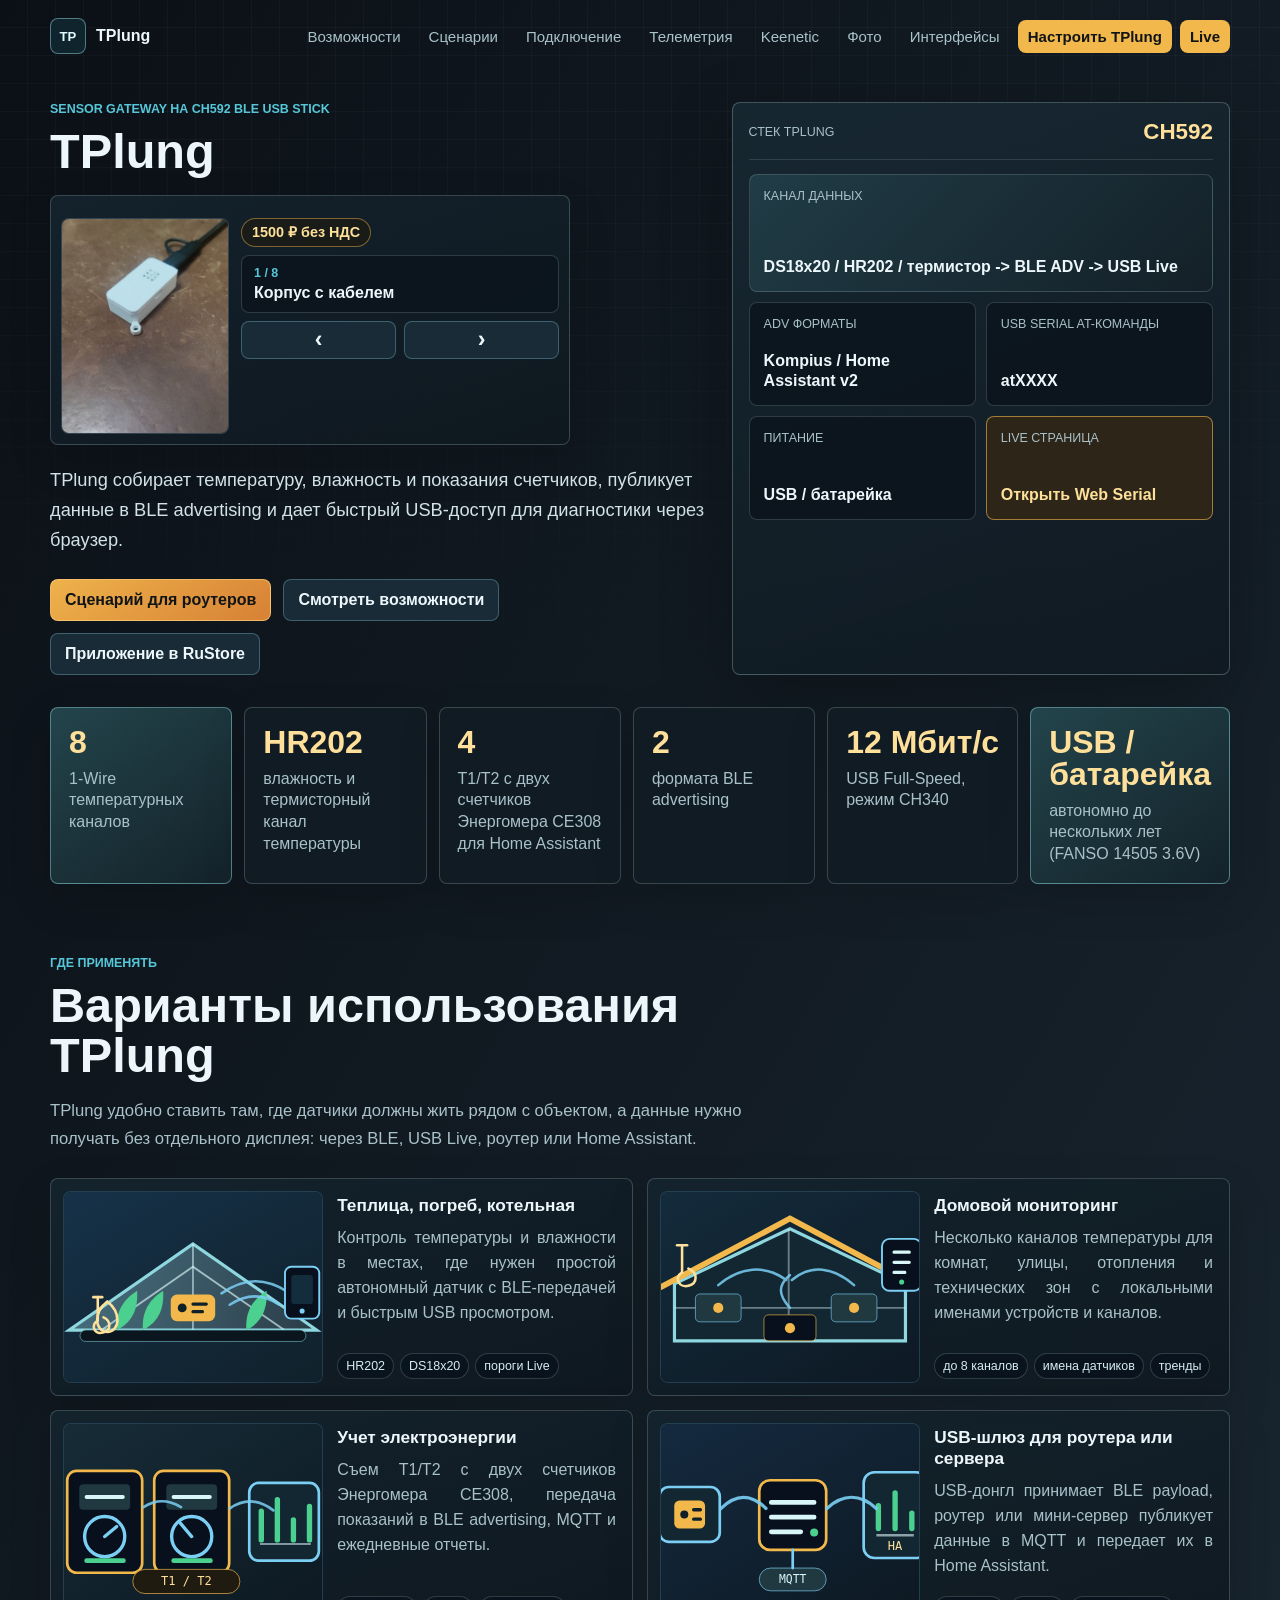
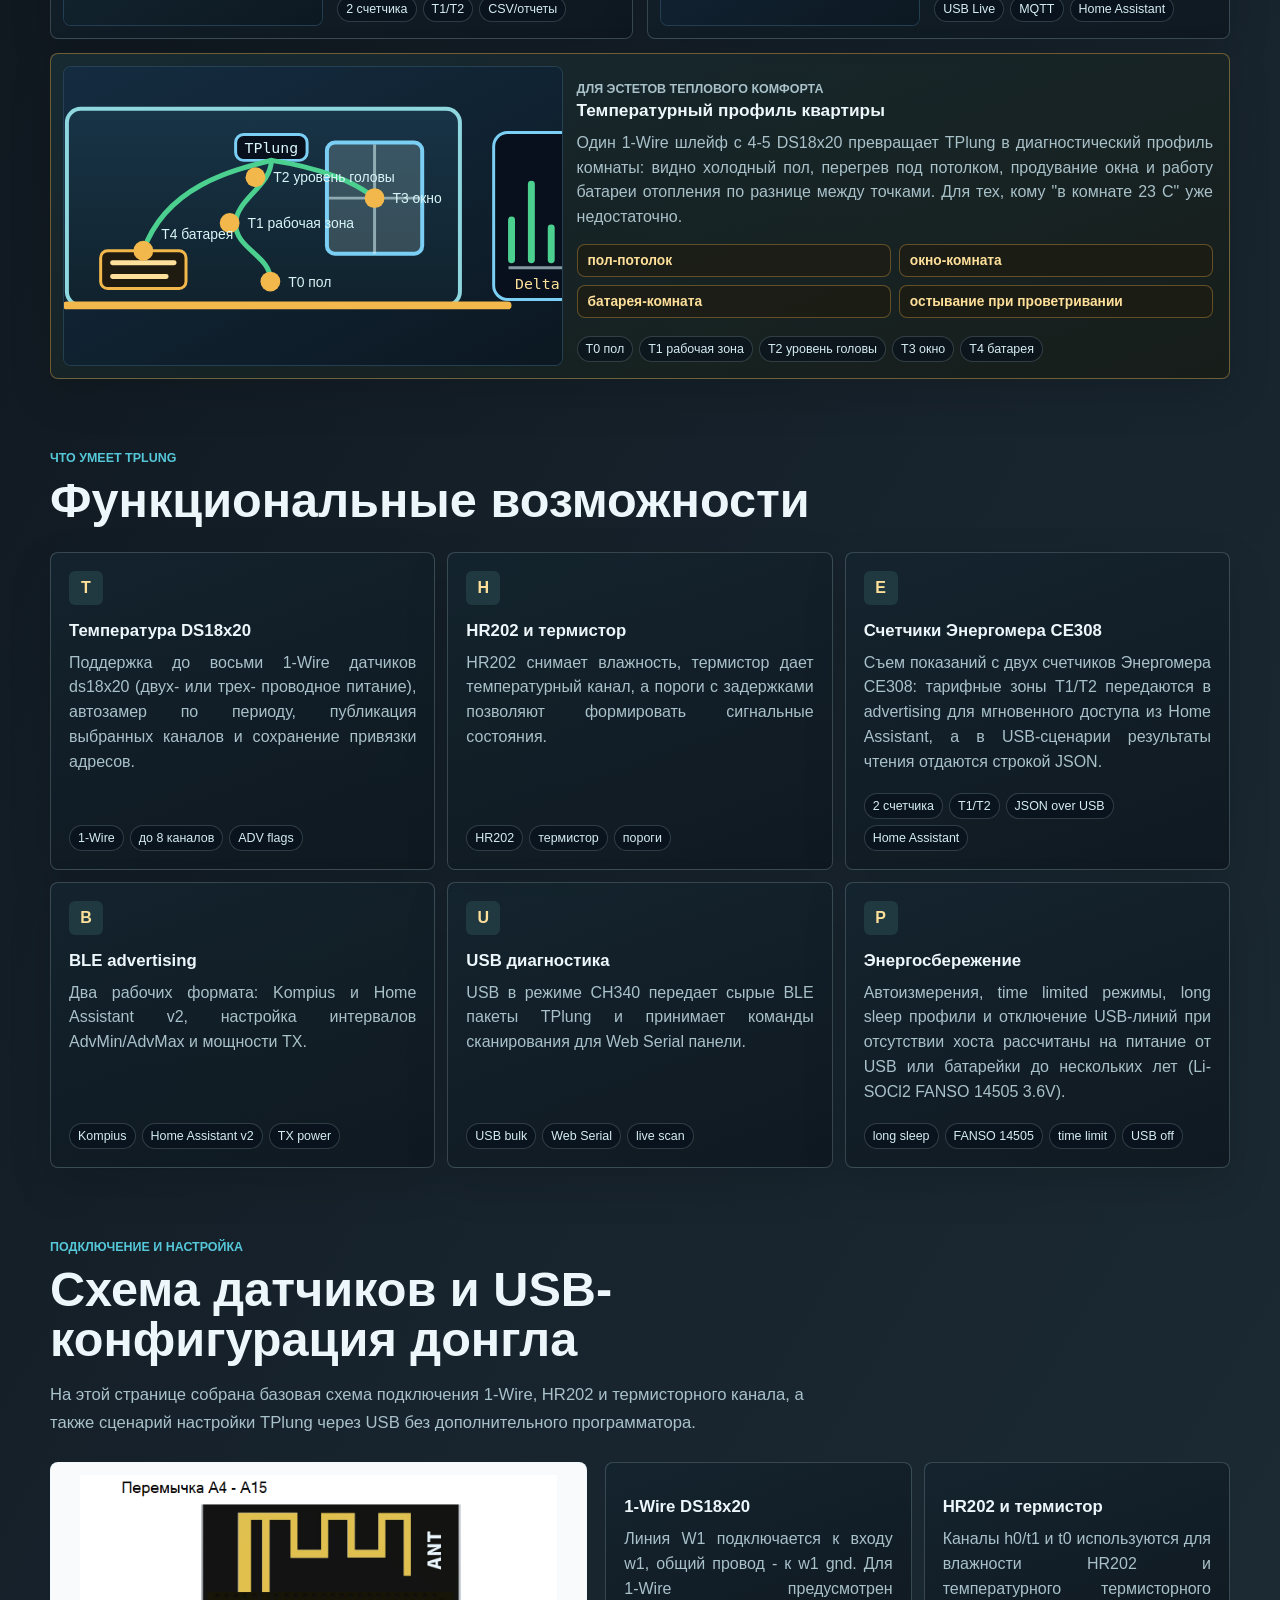
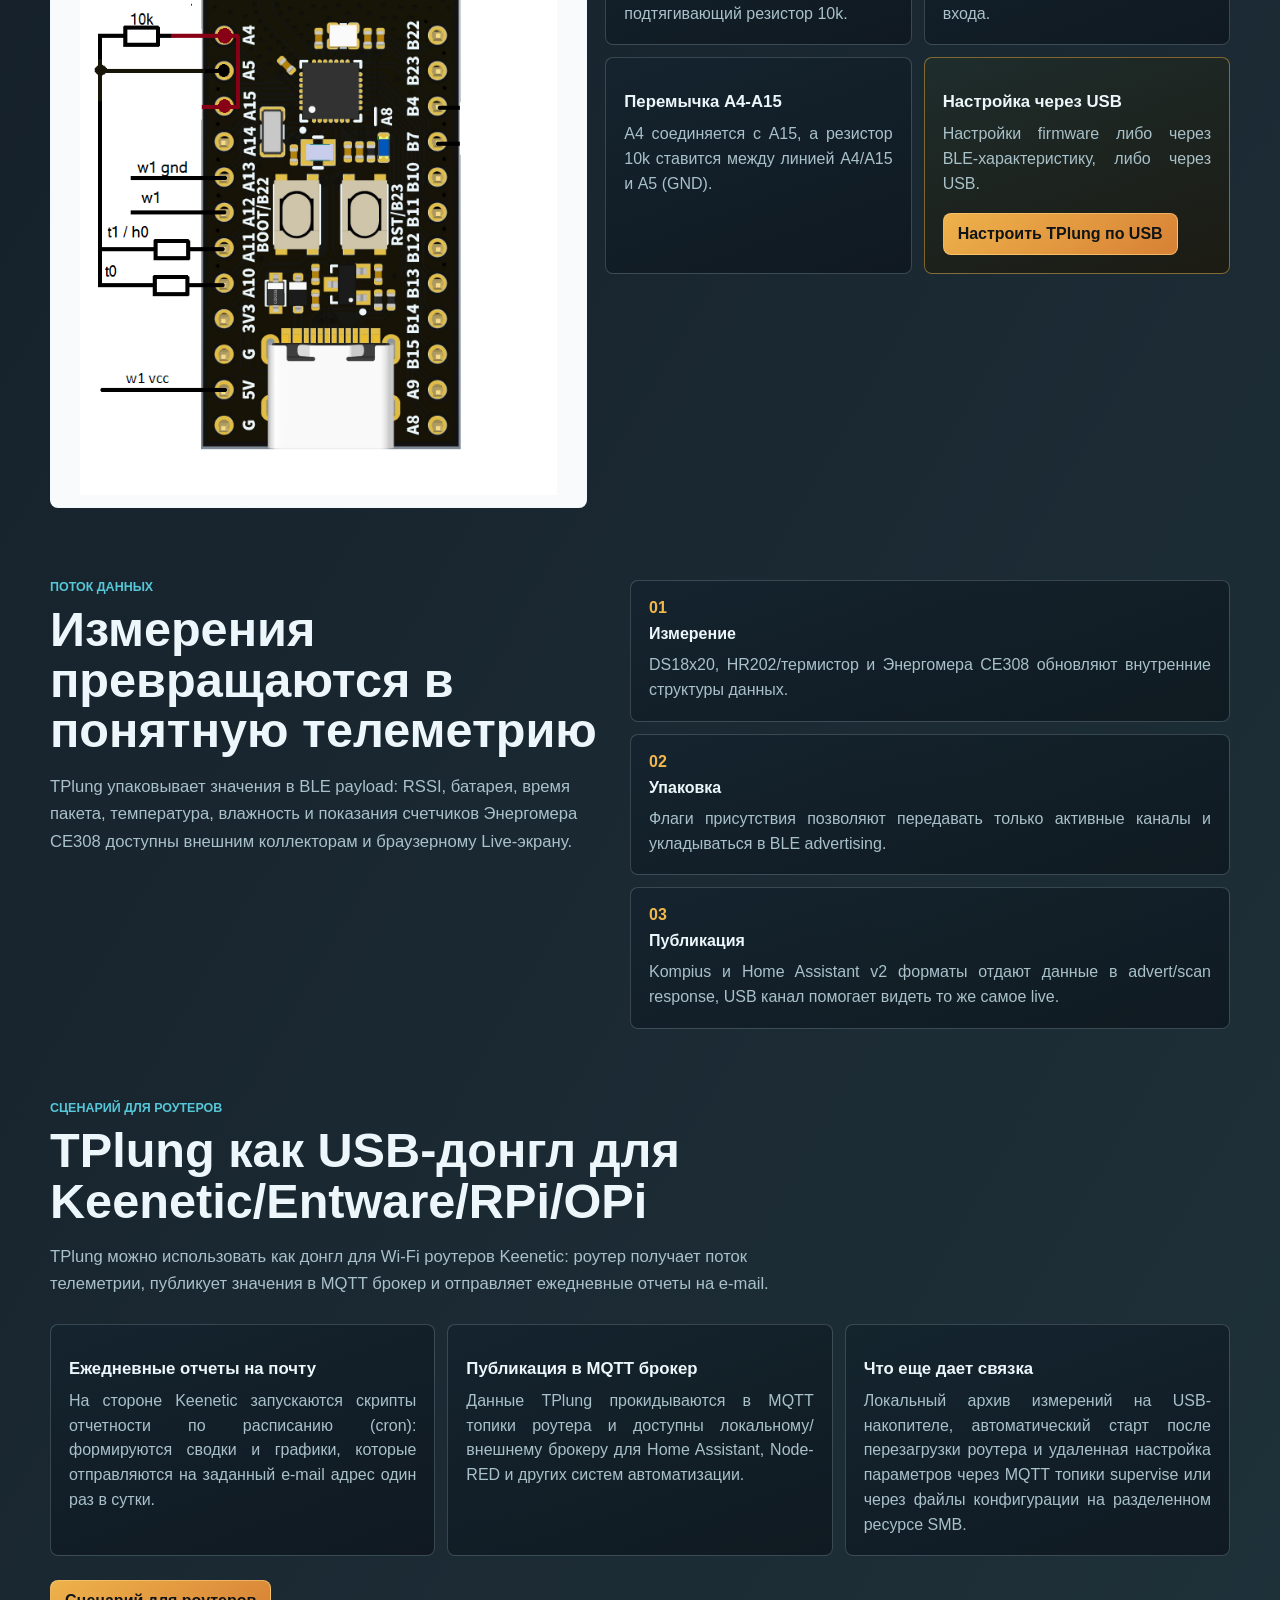
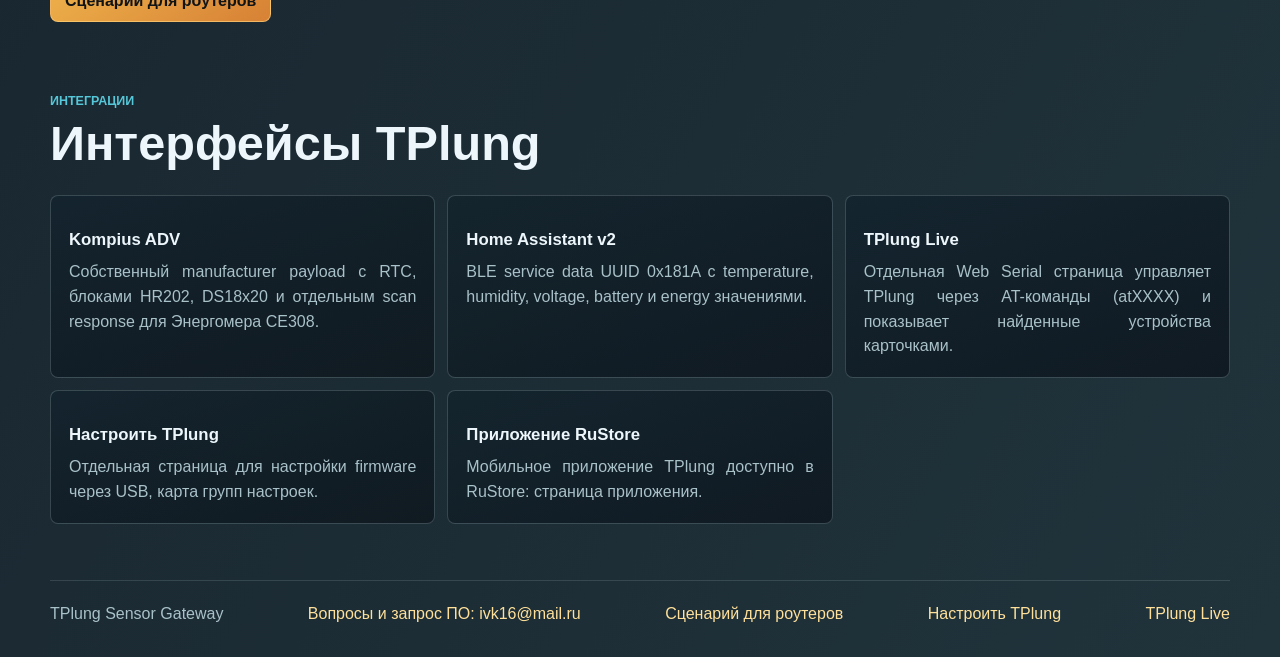
==== index.html @ af8c6922 "Add files via upload" ====
<!doctype html>
<html lang="ru">
<head>
  <meta charset="UTF-8" />
  <meta name="viewport" content="width=device-width, initial-scale=1.0" />
  <meta name="description" content="TPlung Sensor Gateway: BLE advertising, USB Live мониторинг, настройка по USB и сценарии для Keenetic." />
  <title>TPlung Sensor Gateway</title>
  <link rel="icon" href="./favicon.svg" type="image/svg+xml" />
  <link rel="stylesheet" href="./styles.css" />
</head>
<body>
  <div class="backdrop"></div>
  <header class="site-header">
    <a class="brand" href="./index.html" aria-label="TPlung Sensor Gateway">
      <span class="brand-mark">TP</span>
      <span>TPlung</span>
    </a>

    <nav class="site-nav" aria-label="Основная навигация">
      <a href="#features">Возможности</a>
      <a href="#use-cases">Сценарии</a>
      <a href="#connection">Подключение</a>
      <a href="#telemetry">Телеметрия</a>
      <a href="#keenetic">Keenetic</a>
      <a href="#photos">Фото</a>
      <a href="#interfaces">Интерфейсы</a>
      <a class="nav-action" href="./firmware.html">Настроить TPlung</a>
      <a class="nav-action nav-live" href="./live.html">Live</a>
    </nav>
  </header>

  <main class="site-shell">
    <section class="hero-section">
      <div class="hero-copy">
        <p class="eyebrow">Sensor Gateway на CH592 BLE USB stick</p>
        <h1>TPlung</h1>

        <section id="photos" class="photo-carousel is-portrait" aria-label="Фотографии устройства TPlung">
          <figure class="product-photo carousel-stage">
            <button class="carousel-zoom-button" type="button" id="photoZoomBtn" aria-label="Увеличить фото">
              <img id="photoCarouselImage" src="./assets/photos/photo_2026-06-19_22-47-36.jpg" alt="Корпус с кабелем" />
            </button>
          </figure>
          <div class="carousel-controls">
            <b id="photoCarouselPrice">1500 ₽ без НДС</b>
            <button class="carousel-btn" type="button" id="photoPrevBtn" aria-label="Предыдущее фото">‹</button>
            <div class="carousel-meta">
              <span id="photoCarouselCounter">1 / 8</span>
              <strong id="photoCarouselCaption">Корпус с кабелем</strong>
            </div>
            <button class="carousel-btn" type="button" id="photoNextBtn" aria-label="Следующее фото">›</button>
          </div>
        </section>

        <p class="hero-lead">
          TPlung собирает температуру, влажность и показания счетчиков, публикует данные в BLE advertising и дает быстрый USB-доступ для диагностики через браузер.
        </p>

        <div class="hero-actions">
          <a class="btn btn-primary" href="./keenetic.html">Сценарий для роутеров</a>
          <a class="btn" href="#features">Смотреть возможности</a>
          <a class="btn" href="https://www.rustore.ru/catalog/app/ru.kompius.thermo_plung" target="_blank" rel="noopener noreferrer">Приложение в RuStore</a>
        </div>
      </div>

      <div class="hero-aside">
        <div class="tplung-console" aria-label="Сводка возможностей TPlung">
          <div class="console-head">
            <span>Стек TPlung</span>
            <strong>CH592</strong>
          </div>
          <div class="console-grid">
            <div class="console-tile tile-wide">
              <span>Канал данных</span>
              <strong>DS18x20 / HR202 / термистор -> BLE ADV -> USB Live</strong>
            </div>
            <div class="console-tile">
              <span>ADV форматы</span>
              <strong>Kompius / Home Assistant v2</strong>
            </div>
            <div class="console-tile">
              <span>USB Serial AT-команды</span>
              <strong>atXXXX</strong>
            </div>
            <div class="console-tile">
              <span>Питание</span>
              <strong>USB / батарейка</strong>
            </div>
            <a class="console-tile console-link" href="./live.html">
              <span>Live страница</span>
              <strong>Открыть Web Serial</strong>
            </a>
          </div>
        </div>
      </div>
    </section>

    <section class="overview-grid" aria-label="Ключевые параметры">
      <div class="overview-tile accent-tile">
        <strong>8</strong>
        <span>1-Wire температурных каналов</span>
      </div>
      <div class="overview-tile">
        <strong>HR202</strong>
        <span>влажность и термисторный канал температуры</span>
      </div>
      <div class="overview-tile">
        <strong>4</strong>
        <span>T1/T2 с двух счетчиков Энергомера CE308 для Home Assistant</span>
      </div>
      <div class="overview-tile">
        <strong>2</strong>
        <span>формата BLE advertising</span>
      </div>
      <div class="overview-tile">
        <strong class="nowrap">12&nbsp;Мбит/с</strong>
        <span>USB Full-Speed, режим CH340</span>
      </div>
      <div class="overview-tile accent-tile">
        <strong>USB / батарейка</strong>
        <span>автономно до нескольких лет (FANSO 14505 3.6V)</span>
      </div>
    </section>

    <section id="use-cases" class="section-block use-case-section">
      <div class="section-head">
        <p class="eyebrow">Где применять</p>
        <h2>Варианты использования TPlung</h2>
        <p>TPlung удобно ставить там, где датчики должны жить рядом с объектом, а данные нужно получать без отдельного дисплея: через BLE, USB Live, роутер или Home Assistant.</p>
      </div>

      <div class="use-case-grid">
        <article class="use-case-card">
          <figure class="use-case-visual">
            <img src="./usecase-greenhouse.svg" alt="Схема: датчики температуры и влажности в теплице передают данные через TPlung" loading="lazy" />
          </figure>
          <div class="use-case-copy">
            <h3>Теплица, погреб, котельная</h3>
            <p>Контроль температуры и влажности в местах, где нужен простой автономный датчик с BLE-передачей и быстрым USB просмотром.</p>
            <div class="feature-points">
              <span>HR202</span>
              <span>DS18x20</span>
              <span>пороги Live</span>
            </div>
          </div>
        </article>

        <article class="use-case-card">
          <figure class="use-case-visual">
            <img src="./usecase-home.svg" alt="Схема: несколько комнат дома контролируются датчиками TPlung" loading="lazy" />
          </figure>
          <div class="use-case-copy">
            <h3>Домовой мониторинг</h3>
            <p>Несколько каналов температуры для комнат, улицы, отопления и технических зон с локальными именами устройств и каналов.</p>
            <div class="feature-points">
              <span>до 8 каналов</span>
              <span>имена датчиков</span>
              <span>тренды</span>
            </div>
          </div>
        </article>

        <article class="use-case-card">
          <figure class="use-case-visual">
            <img src="./usecase-energy.svg" alt="Схема: два счетчика Энергомера CE308 передают тарифы T1 и T2 в отчеты" loading="lazy" />
          </figure>
          <div class="use-case-copy">
            <h3>Учет электроэнергии</h3>
            <p>Съем T1/T2 с двух счетчиков Энергомера CE308, передача показаний в BLE advertising, MQTT и ежедневные отчеты.</p>
            <div class="feature-points">
              <span>2 счетчика</span>
              <span>T1/T2</span>
              <span>CSV/отчеты</span>
            </div>
          </div>
        </article>

        <article class="use-case-card">
          <figure class="use-case-visual">
            <img src="./usecase-gateway.svg" alt="Схема: USB-донгл TPlung передает BLE телеметрию через роутер в MQTT и Home Assistant" loading="lazy" />
          </figure>
          <div class="use-case-copy">
            <h3>USB-шлюз для роутера или сервера</h3>
            <p>USB-донгл принимает BLE payload, роутер или мини-сервер публикует данные в MQTT и передает их в Home Assistant.</p>
            <div class="feature-points">
              <span>USB Live</span>
              <span>MQTT</span>
              <span>Home Assistant</span>
            </div>
          </div>
        </article>

        <article class="use-case-card use-case-card-wide use-case-idea">
          <figure class="use-case-visual">
            <img src="./usecase-apartment-profile.svg" alt="Схема: пять DS18x20 на одном шлейфе измеряют пол, комнату, уровень головы, окно и батарею" loading="lazy" />
          </figure>
          <div class="use-case-copy">
            <p class="eyebrow">Для эстетов теплового комфорта</p>
            <h3>Температурный профиль квартиры</h3>
            <p>Один 1-Wire шлейф с 4-5 DS18x20 превращает TPlung в диагностический профиль комнаты: видно холодный пол, перегрев под потолком, продувание окна и работу батареи отопления по разнице между точками. Для тех, кому "в комнате 23 C" уже недостаточно.</p>
            <div class="use-case-metrics" aria-label="Полезные расчетные разницы температур">
              <span>пол-потолок</span>
              <span>окно-комната</span>
              <span>батарея-комната</span>
              <span>остывание при проветривании</span>
            </div>
            <div class="feature-points">
              <span>T0 пол</span>
              <span>T1 рабочая зона</span>
              <span>T2 уровень головы</span>
              <span>T3 окно</span>
              <span>T4 батарея</span>
            </div>
          </div>
        </article>
      </div>
    </section>

    <section id="features" class="section-block">
      <div class="section-head">
        <p class="eyebrow">Что умеет TPlung</p>
        <h2>Функциональные возможности</h2>
      </div>

      <div class="feature-grid">
        <article class="feature-card">
          <span class="feature-icon">T</span>
          <h3>Температура DS18x20</h3>
          <p>Поддержка до восьми 1-Wire датчиков ds18x20 (двух- или трех- проводное питание), автозамер по периоду, публикация выбранных каналов и сохранение привязки адресов.</p>
          <div class="feature-points">
            <span>1-Wire</span>
            <span>до 8 каналов</span>
            <span>ADV flags</span>
          </div>
        </article>

        <article class="feature-card">
          <span class="feature-icon">H</span>
          <h3>HR202 и термистор</h3>
          <p>HR202 снимает влажность, термистор дает температурный канал, а пороги с задержками позволяют формировать сигнальные состояния.</p>
          <div class="feature-points">
            <span>HR202</span>
            <span>термистор</span>
            <span>пороги</span>
          </div>
        </article>

        <article class="feature-card">
          <span class="feature-icon">E</span>
          <h3>Счетчики Энергомера CE308</h3>
          <p>Съем показаний с двух счетчиков Энергомера CE308: тарифные зоны T1/T2 передаются в advertising для мгновенного доступа из Home Assistant, а в USB-сценарии результаты чтения отдаются строкой JSON.</p>
          <div class="feature-points">
            <span>2 счетчика</span>
            <span>T1/T2</span>
            <span>JSON over USB</span>
            <span>Home Assistant</span>
          </div>
        </article>

        <article class="feature-card">
          <span class="feature-icon">B</span>
          <h3>BLE advertising</h3>
          <p>Два рабочих формата: Kompius и Home Assistant v2, настройка интервалов AdvMin/AdvMax и мощности TX.</p>
          <div class="feature-points">
            <span>Kompius</span>
            <span>Home Assistant v2</span>
            <span>TX power</span>
          </div>
        </article>

        <article class="feature-card">
          <span class="feature-icon">U</span>
          <h3>USB диагностика</h3>
          <p>USB в режиме CH340 передает сырые BLE пакеты TPlung и принимает команды сканирования для Web Serial панели.</p>
          <div class="feature-points">
            <span>USB bulk</span>
            <span>Web Serial</span>
            <span>live scan</span>
          </div>
        </article>

        <article class="feature-card">
          <span class="feature-icon">P</span>
          <h3>Энергосбережение</h3>
          <p>Автоизмерения, time limited режимы, long sleep профили и отключение USB-линий при отсутствии хоста рассчитаны на питание от USB или батарейки до нескольких лет (Li-SOCl2 FANSO 14505 3.6V).</p>
          <div class="feature-points">
            <span>long sleep</span>
            <span>FANSO 14505</span>
            <span>time limit</span>
            <span>USB off</span>
          </div>
        </article>
      </div>
    </section>

    <section id="connection" class="section-block connection-section">
      <div class="section-head">
        <p class="eyebrow">Подключение и настройка</p>
        <h2>Схема датчиков и USB-конфигурация донгла</h2>
        <p>
          На этой странице собрана базовая схема подключения 1-Wire, HR202 и термисторного канала,
          а также сценарий настройки TPlung через USB без дополнительного программатора.
        </p>
      </div>

      <div class="connection-layout">
        <figure class="connection-diagram">
          <img src="./connections.png" alt="Схема подключения датчиков к TPlung: A4-A15, 1-Wire, HR202 и термистор" loading="lazy" />
        </figure>

        <div class="connection-panels">
          <article class="interface-panel">
            <h3>1-Wire DS18x20</h3>
            <p>Линия W1 подключается к входу w1, общий провод - к w1 gnd. Для 1-Wire предусмотрен подтягивающий резистор 10k.</p>
          </article>
          <article class="interface-panel">
            <h3>HR202 и термистор</h3>
            <p>Каналы h0/t1 и t0 используются для влажности HR202 и температурного термисторного входа.</p>
          </article>
          <article class="interface-panel">
            <h3>Перемычка A4-A15</h3>
            <p>A4 соединяется с A15, а резистор 10k ставится между линией A4/A15 и A5 (GND).</p>
          </article>
          <article class="interface-panel accent-panel">
            <h3>Настройка через USB</h3>
            <p>Настройки firmware либо через BLE-характеристику, либо через USB.</p>
            <div class="hero-actions compact-actions">
              <a class="btn btn-primary" href="./firmware.html">Настроить TPlung по USB</a>
            </div>
          </article>
        </div>
      </div>
    </section>

    <section id="telemetry" class="section-block split-section">
      <div class="section-head">
        <p class="eyebrow">Поток данных</p>
        <h2>Измерения превращаются в понятную телеметрию</h2>
        <p>TPlung упаковывает значения в BLE payload: RSSI, батарея, время пакета, температура, влажность и показания счетчиков Энергомера CE308 доступны внешним коллекторам и браузерному Live-экрану.</p>
      </div>

      <div class="timeline">
        <div class="timeline-step">
          <span>01</span>
          <strong>Измерение</strong>
          <p>DS18x20, HR202/термистор и Энергомера CE308 обновляют внутренние структуры данных.</p>
        </div>
        <div class="timeline-step">
          <span>02</span>
          <strong>Упаковка</strong>
          <p>Флаги присутствия позволяют передавать только активные каналы и укладываться в BLE advertising.</p>
        </div>
        <div class="timeline-step">
          <span>03</span>
          <strong>Публикация</strong>
          <p>Kompius и Home Assistant v2 форматы отдают данные в advert/scan response, USB канал помогает видеть то же самое live.</p>
        </div>
      </div>
    </section>

    <section id="keenetic" class="section-block">
      <div class="section-head">
        <p class="eyebrow">Сценарий для роутеров</p>
        <h2>TPlung как USB-донгл для Keenetic/Entware/RPi/OPi</h2>
        <p>
          TPlung можно использовать как донгл для Wi-Fi роутеров Keenetic: роутер получает поток телеметрии,
          публикует значения в MQTT брокер и отправляет ежедневные отчеты на e-mail.
        </p>
      </div>

      <div class="interface-grid">
        <article class="interface-panel">
          <h3>Ежедневные отчеты на почту</h3>
          <p>На стороне Keenetic запускаются скрипты отчетности по расписанию (cron): формируются сводки и графики, которые отправляются на заданный e-mail адрес один раз в сутки.</p>
        </article>
        <article class="interface-panel">
          <h3>Публикация в MQTT брокер</h3>
          <p>Данные TPlung прокидываются в MQTT топики роутера и доступны локальному/внешнему брокеру для Home Assistant, Node-RED и других систем автоматизации.</p>
        </article>
        <article class="interface-panel">
          <h3>Что еще дает связка</h3>
          <p>Локальный архив измерений на USB-накопителе, автоматический старт после перезагрузки роутера и удаленная настройка параметров через MQTT топики supervise или через файлы конфигурации на разделенном ресурсе SMB.</p>
        </article>
      </div>

      <div class="hero-actions">
        <a class="btn btn-primary" href="./keenetic.html">Сценарий для роутеров</a>
      </div>
    </section>

    <section id="interfaces" class="section-block">
      <div class="section-head">
        <p class="eyebrow">Интеграции</p>
        <h2>Интерфейсы TPlung</h2>
      </div>

      <div class="interface-grid">
        <article class="interface-panel">
          <h3>Kompius ADV</h3>
          <p>Собственный manufacturer payload с RTC, блоками HR202, DS18x20 и отдельным scan response для Энергомера CE308.</p>
        </article>
        <article class="interface-panel">
          <h3>Home Assistant v2</h3>
          <p>BLE service data UUID 0x181A с temperature, humidity, voltage, battery и energy значениями.</p>
        </article>
        <article class="interface-panel">
          <h3>TPlung Live</h3>
          <p>Отдельная Web Serial страница управляет TPlung через AT-команды (atXXXX) и показывает найденные устройства карточками.</p>
        </article>
        <article class="interface-panel">
          <h3>Настроить TPlung</h3>
          <p>Отдельная страница для настройки firmware через USB, карта групп настроек.</p>
        </article>
        <article class="interface-panel">
          <h3>Приложение RuStore</h3>
          <p>Мобильное приложение TPlung доступно в RuStore: <a href="https://www.rustore.ru/catalog/app/ru.kompius.thermo_plung" target="_blank" rel="noopener noreferrer">страница приложения</a>.</p>
        </article>
      </div>
    </section>
  </main>

  <footer class="site-footer">
    <span>TPlung Sensor Gateway</span>
    <a href="mailto:ivk16@mail.ru">Вопросы и запрос ПО: ivk16@mail.ru</a>
    <a href="./keenetic.html">Сценарий для роутеров</a>
    <a href="./firmware.html">Настроить TPlung</a>
    <a href="./live.html">TPlung Live</a>
  </footer>

  <div class="photo-lightbox" id="photoLightbox" aria-hidden="true">
    <button class="lightbox-backdrop" type="button" id="photoLightboxBackdrop" aria-label="Закрыть фото"></button>
    <figure class="lightbox-frame">
      <button class="lightbox-close" type="button" id="photoLightboxClose" aria-label="Закрыть">×</button>
      <img id="photoLightboxImage" src="./assets/photos/photo_2026-06-19_22-47-36.jpg" alt="Корпус с кабелем" />
      <figcaption id="photoLightboxCaption">Корпус с кабелем</figcaption>
    </figure>
  </div>

  <script>
    (() => {
      const photos = [
        { src: "./assets/photos/photo_2026-06-19_22-47-36.jpg", alt: "Корпус с кабелем", price: "1500 ₽ без НДС", shape: "portrait" },
        { src: "./assets/photos/photo_2026-06-19_22-47-25.jpg", alt: "Плата с USB", price: "1500 ₽ без НДС", shape: "portrait" },
        { src: "./assets/photos/photo_2026-06-19_22-47-48.jpg", alt: "Закрытый корпус", price: "1500 ₽ без НДС", shape: "portrait" },
        { src: "./assets/photos/photo_2026-06-19_22-47-52.jpg", alt: "Плата в корпусе", price: "1500 ₽ без НДС", shape: "landscape" },
        { src: "./assets/photos/photo_2026-06-19_22-47-56.jpg", alt: "Корпус с гребенкой", price: "1500 ₽ без НДС", shape: "portrait" },
        { src: "./assets/photos/photo_2026-06-19_22-48-00.jpg", alt: "Вид сбоку", price: "1500 ₽ без НДС", shape: "portrait" },
        { src: "./assets/photos/photo_2026-06-19_22-48-04.jpg", alt: "Сдвинутая крышка", price: "1500 ₽ без НДС", shape: "portrait" },
        { src: "./assets/photos/photo_2026-06-19_22-48-08.jpg", alt: "CH592F с прошивкой TPlung", price: "1200 ₽ без НДС", shape: "portrait" }
      ];

      const carousel = document.getElementById("photos");
      const image = document.getElementById("photoCarouselImage");
      const counter = document.getElementById("photoCarouselCounter");
      const caption = document.getElementById("photoCarouselCaption");
      const price = document.getElementById("photoCarouselPrice");
      const prev = document.getElementById("photoPrevBtn");
      const next = document.getElementById("photoNextBtn");
      const zoom = document.getElementById("photoZoomBtn");
      const lightbox = document.getElementById("photoLightbox");
      const lightboxImage = document.getElementById("photoLightboxImage");
      const lightboxCaption = document.getElementById("photoLightboxCaption");
      const lightboxClose = document.getElementById("photoLightboxClose");
      const lightboxBackdrop = document.getElementById("photoLightboxBackdrop");
      let index = 0;

      function renderPhoto(nextIndex) {
        index = (nextIndex + photos.length) % photos.length;
        const photo = photos[index];
        image.src = photo.src;
        image.alt = photo.alt;
        counter.textContent = `${index + 1} / ${photos.length}`;
        caption.textContent = photo.alt;
        price.textContent = photo.price;
        carousel.classList.toggle("is-landscape", photo.shape === "landscape");
        carousel.classList.toggle("is-portrait", photo.shape !== "landscape");
        lightboxImage.src = photo.src;
        lightboxImage.alt = photo.alt;
        lightboxCaption.textContent = photo.alt;
      }

      function openLightbox() {
        lightbox.classList.add("is-open");
        lightbox.setAttribute("aria-hidden", "false");
        lightboxClose.focus();
      }

      function closeLightbox() {
        lightbox.classList.remove("is-open");
        lightbox.setAttribute("aria-hidden", "true");
        zoom.focus();
      }

      prev.addEventListener("click", () => renderPhoto(index - 1));
      next.addEventListener("click", () => renderPhoto(index + 1));
      zoom.addEventListener("click", openLightbox);
      lightboxClose.addEventListener("click", closeLightbox);
      lightboxBackdrop.addEventListener("click", closeLightbox);
      document.addEventListener("keydown", (event) => {
        if (event.key === "Escape" && lightbox.classList.contains("is-open")) {
          closeLightbox();
        }
      });
    })();
  </script>
</body>
</html>
---- styles.css ----
:root {
  --bg-0: #0b1016;
  --bg-1: #15212c;
  --bg-2: #20333b;
  --surface: #111c25e6;
  --surface-strong: #172631f2;
  --card: #13222ccc;
  --card-border: #6fb7c466;
  --text: #edf7fb;
  --muted: #a9c1c9;
  --ok: #4bd08f;
  --warn: #f0b44c;
  --bad: #ef6d6d;
  --accent: #55c7d8;
  --accent-strong: #f2b84b;
  --radius: 8px;
  --shadow: 0 24px 70px #00000045;
}

* {
  box-sizing: border-box;
}

html {
  scroll-behavior: smooth;
}

body {
  margin: 0;
  font-family: "Segoe UI", "Noto Sans", sans-serif;
  color: var(--text);
  background: linear-gradient(120deg, #0b1016 0%, #17232d 48%, #20333b 100%);
  min-height: 100vh;
}

a {
  color: inherit;
  text-decoration: none;
}

.backdrop {
  position: fixed;
  inset: 0;
  background-image: linear-gradient(transparent 95%, #ffffff08 95%),
                    linear-gradient(90deg, transparent 95%, #ffffff08 95%);
  background-size: 28px 28px;
  mask-image: linear-gradient(#000, transparent 88%);
  pointer-events: none;
}

.site-header,
.site-footer,
.site-shell,
.app {
  position: relative;
}

.site-header {
  z-index: 2;
  display: flex;
  align-items: center;
  justify-content: space-between;
  gap: 18px;
  width: min(1180px, calc(100% - 32px));
  margin: 0 auto;
  padding: 18px 0;
}

.brand {
  display: inline-flex;
  align-items: center;
  gap: 10px;
  font-weight: 700;
}

.brand-mark {
  display: grid;
  place-items: center;
  width: 36px;
  height: 36px;
  border: 1px solid #8fd6dc80;
  border-radius: var(--radius);
  background: #10242d;
  color: #dffcff;
  font-size: 0.82rem;
}

.site-nav {
  display: flex;
  flex-wrap: wrap;
  justify-content: flex-end;
  gap: 8px;
}

.site-nav a {
  padding: 8px 10px;
  border-radius: var(--radius);
  color: var(--muted);
  font-size: 0.94rem;
}

.site-nav a:hover,
.site-nav a[aria-current="page"] {
  color: var(--text);
  background: #ffffff12;
}

.site-nav .nav-action,
.site-nav .nav-live {
  color: #101417;
  background: var(--accent-strong);
  font-weight: 700;
}

.site-nav .nav-action:hover,
.site-nav .nav-action[aria-current="page"],
.site-nav .nav-live:hover,
.site-nav .nav-live[aria-current="page"] {
  color: #101417;
  background: #ffd36d;
}

.site-shell {
  width: min(1180px, calc(100% - 32px));
  margin: 0 auto;
  padding: 18px 0 56px;
}

.hero-section {
  min-height: auto;
  display: grid;
  grid-template-columns: minmax(0, 0.95fr) minmax(360px, 0.72fr);
  align-items: center;
  gap: 24px;
  padding: 12px 0 24px;
}

.hero-copy {
  max-width: 720px;
}

.hero-aside {
  display: grid;
  gap: 12px;
  align-self: stretch;
}

.eyebrow {
  margin: 0 0 10px;
  color: var(--accent);
  font-size: 0.78rem;
  font-weight: 800;
  letter-spacing: 0;
  text-transform: uppercase;
}

h1,
h2,
h3,
p {
  overflow-wrap: anywhere;
}

.nowrap {
  white-space: nowrap;
  overflow-wrap: normal;
  word-break: keep-all;
}

.hero-copy h1,
.section-head h2,
.title-wrap h1 {
  margin: 0;
  letter-spacing: 0;
  line-height: 1.04;
}

.hero-copy h1 {
  font-size: clamp(2.15rem, 3.8vw, 3.7rem);
  max-width: 760px;
}

.hero-lead {
  max-width: 660px;
  margin: 20px 0 0;
  color: #d1e3e8;
  font-size: 1.14rem;
  line-height: 1.65;
}

.hero-actions {
  display: flex;
  flex-wrap: wrap;
  gap: 12px;
  margin-top: 24px;
}

.btn {
  display: inline-flex;
  align-items: center;
  justify-content: center;
  min-height: 42px;
  border: 1px solid #8bcde355;
  background: #182b36;
  color: var(--text);
  border-radius: var(--radius);
  padding: 10px 14px;
  cursor: pointer;
  font: inherit;
  font-weight: 650;
  white-space: nowrap;
}

.btn:hover:not(:disabled) {
  border-color: #b6eef2aa;
  transform: translateY(-1px);
}

.btn:disabled {
  opacity: 0.5;
  cursor: not-allowed;
}

.btn-primary {
  background: linear-gradient(145deg, #eeb24b, #d78135);
  border-color: #ffd27d99;
  color: #101417;
}

.btn-accent {
  background: linear-gradient(145deg, #1c8b86, #1a6f97);
}

.product-photo {
  margin: 0;
  border: 1px solid #d8f6f833;
  border-radius: var(--radius);
  background: #07142599;
  overflow: hidden;
  box-shadow: 0 16px 44px #00000022;
}

.product-photo img {
  display: block;
  width: 100%;
  height: 100%;
  object-fit: cover;
}

.photo-carousel {
  display: grid;
  grid-template-columns: minmax(140px, 168px) minmax(0, 1fr);
  align-items: stretch;
  gap: 12px;
  margin-top: 18px;
  width: min(100%, 520px);
  border: 1px solid #d8f6f833;
  border-radius: var(--radius);
  background: linear-gradient(160deg, #14242ee8, #0f1820e8);
  padding: 10px;
  box-shadow: 0 16px 44px #00000022;
}

.carousel-stage {
  grid-row: 2;
  height: 216px;
  box-shadow: none;
}

.photo-carousel.is-landscape {
  grid-template-columns: minmax(220px, 270px) minmax(0, 1fr);
  width: min(100%, 590px);
}

.photo-carousel.is-landscape .carousel-stage {
  height: 160px;
}

.carousel-zoom-button {
  display: block;
  width: 100%;
  height: 100%;
  border: 0;
  background: transparent;
  color: inherit;
  cursor: zoom-in;
  padding: 0;
}

.carousel-stage img {
  object-fit: cover;
  object-position: center;
}

.carousel-controls {
  display: grid;
  grid-row: 2;
  grid-template-columns: repeat(2, minmax(0, 1fr));
  gap: 8px;
  align-content: start;
  min-width: 0;
}

.carousel-btn {
  grid-row: 3;
  min-width: 38px;
  min-height: 38px;
  border: 1px solid #8bcde355;
  border-radius: var(--radius);
  background: #182b36;
  color: var(--text);
  cursor: pointer;
  font: inherit;
  font-size: 1.45rem;
  font-weight: 850;
}

.carousel-btn:hover {
  border-color: #b6eef2aa;
  background: #203641;
}

.carousel-meta {
  display: grid;
  grid-column: 1 / -1;
  grid-row: 2;
  align-content: center;
  gap: 4px;
  min-width: 0;
  border: 1px solid #d8f6f82b;
  border-radius: var(--radius);
  background: #0c151de0;
  padding: 10px 12px;
}

.carousel-meta span {
  color: var(--accent);
  font-size: 0.78rem;
  font-weight: 800;
}

.carousel-meta strong {
  overflow: hidden;
  text-overflow: ellipsis;
  white-space: nowrap;
  font-size: 1rem;
}

#photoCarouselPrice {
  grid-column: 1 / -1;
  grid-row: 1;
  justify-self: start;
  border: 1px solid #f2b84b77;
  border-radius: 999px;
  background: #211b0e99;
  color: #ffe09a;
  padding: 5px 10px;
  font-size: 0.9rem;
  line-height: 1.2;
}

.photo-lightbox {
  position: fixed;
  inset: 0;
  z-index: 20;
  display: none;
  place-items: center;
  padding: 18px;
}

.photo-lightbox.is-open {
  display: grid;
}

.lightbox-backdrop {
  position: absolute;
  inset: 0;
  border: 0;
  background: #03080dde;
  cursor: zoom-out;
}

.lightbox-frame {
  position: relative;
  z-index: 1;
  display: grid;
  gap: 8px;
  width: fit-content;
  max-width: calc(100vw - 36px);
  max-height: calc(100vh - 36px);
  margin: 0;
  border: 1px solid #d8f6f84d;
  border-radius: var(--radius);
  background: #08131c;
  padding: 8px;
  box-shadow: 0 28px 90px #00000080;
}

.lightbox-frame img {
  display: block;
  width: auto;
  max-width: calc(100vw - 52px);
  max-height: calc(100vh - 104px);
  object-fit: contain;
}

.lightbox-frame figcaption {
  color: var(--muted);
  font-size: 0.92rem;
  text-align: center;
}

.lightbox-close {
  position: absolute;
  top: 10px;
  right: 10px;
  display: grid;
  place-items: center;
  width: 36px;
  height: 36px;
  border: 1px solid #d8f6f866;
  border-radius: var(--radius);
  background: #07101ccc;
  color: var(--text);
  cursor: pointer;
  font: inherit;
  font-size: 1.35rem;
  line-height: 1;
}

.lightbox-close:hover {
  background: #203641;
}

.tplung-console {
  align-self: stretch;
  border: 1px solid #d8f6f840;
  border-radius: var(--radius);
  background: linear-gradient(160deg, #172832f0, #101a22f2);
  box-shadow: var(--shadow);
  padding: 16px;
}

.console-head {
  display: flex;
  align-items: center;
  justify-content: space-between;
  gap: 14px;
  margin-bottom: 14px;
  padding-bottom: 14px;
  border-bottom: 1px solid #d8f6f822;
}

.console-head span,
.console-tile span {
  color: var(--muted);
  font-size: 0.78rem;
  text-transform: uppercase;
}

.console-head strong {
  color: #ffe09a;
  font-size: 1.4rem;
}

.console-grid {
  display: grid;
  grid-template-columns: repeat(2, minmax(0, 1fr));
  gap: 10px;
}

.console-tile {
  min-height: 104px;
  display: flex;
  flex-direction: column;
  justify-content: space-between;
  gap: 14px;
  border: 1px solid #d8f6f82b;
  border-radius: var(--radius);
  background: #0c151de0;
  padding: 14px;
}

.console-tile strong {
  line-height: 1.25;
}

.tile-wide {
  grid-column: 1 / -1;
  min-height: 118px;
  background: linear-gradient(135deg, #203c46, #142028);
}

.console-link {
  border-color: #f2b84b99;
  background: #2c2518;
}

.console-link strong {
  color: #ffe09a;
}

.overview-grid {
  display: grid;
  grid-template-columns: repeat(6, 1fr);
  gap: 12px;
  margin-top: 8px;
}

.overview-tile {
  min-height: 126px;
  border: 1px solid #d8f6f833;
  border-radius: var(--radius);
  background: var(--surface);
  padding: 18px;
  box-shadow: 0 16px 44px #00000024;
}

.overview-tile.accent-tile {
  background: linear-gradient(145deg, #23444b, #14222a);
  border-color: #89d3d880;
}

.overview-tile strong {
  display: block;
  color: #ffe09a;
  font-size: 2rem;
  line-height: 1;
}

.overview-tile span {
  display: block;
  margin-top: 10px;
  color: var(--muted);
  line-height: 1.35;
}

.section-block {
  padding: 72px 0 0;
}

.section-head {
  max-width: 760px;
}

.section-head h2 {
  font-size: clamp(1.8rem, 3.8vw, 3.2rem);
}

.section-head p:not(.eyebrow) {
  color: var(--muted);
  font-size: 1.04rem;
  line-height: 1.65;
}

.feature-grid,
.interface-grid {
  display: grid;
  grid-template-columns: repeat(3, 1fr);
  gap: 12px;
  margin-top: 26px;
}

.mail-control-grid {
  grid-template-columns: repeat(4, 1fr);
}

.feature-card,
.interface-panel,
.timeline-step {
  border: 1px solid #d8f6f833;
  border-radius: var(--radius);
  background: linear-gradient(160deg, #14242ee8, #0f1820e8);
  padding: 18px;
}

.feature-card {
  min-height: 236px;
  display: flex;
  flex-direction: column;
  box-shadow: 0 16px 44px #00000022;
}

.feature-icon {
  display: grid;
  place-items: center;
  width: 34px;
  height: 34px;
  border-radius: 6px;
  background: #203941;
  color: #ffe09a;
  font-weight: 850;
}

.feature-card h3,
.interface-panel h3 {
  margin: 16px 0 0;
  font-size: 1.05rem;
}

.feature-card p,
.interface-panel p,
.timeline-step p {
  margin: 10px 0 0;
  color: var(--muted);
  line-height: 1.55;
  hyphens: auto;
  text-align: justify;
}

.inline-download {
  display: inline-flex;
  align-items: center;
  gap: 8px;
  margin: 0 4px;
  padding: 4px 9px;
  border: 1px solid #ffd27d99;
  border-radius: 6px;
  background: linear-gradient(145deg, #eeb24b, #d78135);
  color: #101417;
  font-weight: 800;
  text-decoration: none;
  white-space: normal;
}

.inline-download::before {
  content: "↓";
  font-size: 0.95em;
  line-height: 1;
}

.inline-download:hover {
  background: #ffd36d;
  color: #101417;
}

.use-case-grid {
  display: grid;
  grid-template-columns: repeat(2, minmax(0, 1fr));
  gap: 14px;
  margin-top: 26px;
}

.use-case-card {
  display: grid;
  grid-template-columns: minmax(180px, 0.92fr) minmax(0, 1fr);
  gap: 14px;
  align-items: stretch;
  border: 1px solid #d8f6f833;
  border-radius: var(--radius);
  background: linear-gradient(160deg, #14242ee8, #0f1820e8);
  padding: 12px;
  box-shadow: 0 16px 44px #00000022;
}

.use-case-card-wide {
  grid-column: 1 / -1;
  grid-template-columns: minmax(280px, 0.78fr) minmax(0, 1fr);
}

.use-case-idea {
  border-color: #f2b84b66;
  background: linear-gradient(160deg, #182c34e8, #171d18e8);
}

.use-case-visual {
  margin: 0;
  min-height: 190px;
  border: 1px solid #86dcff33;
  border-radius: var(--radius);
  background: #07142599;
  overflow: hidden;
}

.use-case-visual img {
  display: block;
  width: 100%;
  height: 100%;
  min-height: 190px;
  object-fit: cover;
}

.use-case-copy {
  display: flex;
  min-width: 0;
  flex-direction: column;
  justify-content: center;
  padding: 4px 4px 4px 0;
}

.use-case-copy h3 {
  margin: 0;
  font-size: 1.08rem;
}

.use-case-copy p {
  margin: 10px 0 0;
  color: var(--muted);
  line-height: 1.55;
  hyphens: auto;
  text-align: justify;
}

.use-case-metrics {
  display: grid;
  grid-template-columns: repeat(2, minmax(0, 1fr));
  gap: 8px;
  margin-top: 14px;
}

.use-case-metrics span {
  border: 1px solid #f2b84b55;
  border-radius: 8px;
  background: #201b1099;
  color: #ffe09a;
  padding: 8px 10px;
  font-size: 0.86rem;
  font-weight: 750;
}

.code-block {
  margin: 12px 0 0;
  padding: 10px 12px;
  border: 1px solid #d8f6f83a;
  border-radius: var(--radius);
  background: #07101cde;
  color: #d5edf2;
  font-family: "Consolas", "Courier New", monospace;
  font-size: 0.82rem;
  line-height: 1.45;
  white-space: pre-wrap;
}

.report-panel {
  width: min(100%, 800px);
  margin-top: 1rem;
  padding: 14px;
}

.report-panel h3 {
  margin-top: 0;
}

.report-preview {
  margin: 12px 0 0;
  max-width: 760px;
  max-height: 430px;
  overflow: auto;
  border: 1px solid #d8f6f83a;
  border-radius: var(--radius);
  background: #07101cde;
}

.report-preview img {
  display: block;
  width: 100%;
  height: auto;
  border: 0;
}

.connection-layout {
  display: grid;
  grid-template-columns: minmax(280px, 0.86fr) minmax(0, 1fr);
  gap: 18px;
  align-items: start;
  margin-top: 26px;
}

.connection-diagram {
  margin: 0;
  border: 1px solid #d8f6f833;
  border-radius: var(--radius);
  background: #f8fafc;
  padding: 12px;
}

.connection-diagram img {
  display: block;
  width: 100%;
  max-height: 620px;
  object-fit: contain;
}

.connection-panels {
  display: grid;
  grid-template-columns: repeat(2, minmax(0, 1fr));
  gap: 12px;
}

.accent-panel {
  border-color: #f2b84b77;
  background: linear-gradient(160deg, #1f2e2ce8, #1c1a10e8);
}

.compact-actions {
  margin-top: 16px;
}

.firmware-shell {
  max-width: 1180px;
}

.settings-workbench {
  margin-top: 18px;
  border: 1px solid #d8f6f833;
  border-radius: var(--radius);
  background: linear-gradient(160deg, #14242ee8, #0f1820e8);
  overflow: hidden;
}

.settings-tabs {
  display: flex;
  flex-wrap: wrap;
  gap: 6px;
  padding: 12px;
  border-bottom: 1px solid #d8f6f822;
  background: #07101c88;
}

.settings-tab {
  border: 1px solid #d8f6f82e;
  border-radius: 8px;
  background: #0d1b27;
  color: var(--muted);
  padding: 9px 12px;
  font: inherit;
  font-weight: 750;
  cursor: pointer;
}

.settings-tab.active {
  border-color: #7bcff488;
  background: #18394b;
  color: var(--text);
}

.settings-actions {
  display: flex;
  flex-wrap: wrap;
  gap: 10px;
  padding: 12px;
  border-bottom: 1px solid #d8f6f822;
}

.settings-screen {
  padding: 18px;
}

.settings-section-head {
  display: flex;
  flex-wrap: wrap;
  gap: 8px 14px;
  align-items: baseline;
  justify-content: space-between;
  margin-bottom: 14px;
}

.settings-section-head h2 {
  margin: 0;
  font-size: clamp(1.35rem, 2.2vw, 2rem);
}

.settings-section-head p {
  margin: 0;
  color: #ffe09a;
  font-family: "Consolas", "Courier New", monospace;
  font-size: 0.86rem;
}

.settings-form {
  display: grid;
  grid-template-columns: repeat(2, minmax(0, 1fr));
  gap: 10px;
}

.setting-row {
  display: grid;
  grid-template-columns: minmax(150px, 0.92fr) minmax(0, 1fr);
  gap: 12px;
  align-items: center;
  min-height: 48px;
  padding: 10px 12px;
  border: 1px solid #d8f6f82e;
  border-radius: var(--radius);
  background: #07101c99;
  color: var(--muted);
}

.setting-row span {
  color: #d5edf2;
  font-weight: 700;
}

.setting-row .hint-label {
  cursor: help;
  text-decoration: underline dotted #7bcff499;
  text-underline-offset: 3px;
}

.setting-row input,
.setting-row select {
  min-width: 0;
  width: 100%;
  border: 1px solid #7bcff466;
  border-radius: 8px;
  background: #081522;
  color: var(--text);
  padding: 8px 9px;
  font: inherit;
}

.setting-row input[type="checkbox"] {
  justify-self: end;
  width: 42px;
  height: 22px;
  accent-color: #7bcff4;
}

.settings-group {
  display: grid;
  gap: 10px;
  min-width: 0;
  margin: 0;
  padding: 12px;
  border: 1px solid #d8f6f82e;
  border-radius: var(--radius);
  background: #07101c66;
}

.settings-group legend {
  padding: 0 8px;
  color: #ffe09a;
  font-weight: 850;
}

.settings-group .setting-row {
  border-color: #7bcff433;
  background: #081522aa;
}

.readonly-row output {
  justify-self: end;
  color: #ffe09a;
  font-weight: 850;
}

.firmware-port-panel input[type="text"],
.command-row input[type="text"] {
  border: 1px solid #7bcff466;
  border-radius: var(--radius);
  background: #07101c;
  color: var(--text);
  padding: 9px 10px;
  font: inherit;
}

.firmware-grid {
  display: grid;
  grid-template-columns: repeat(2, minmax(0, 1fr));
  gap: 12px;
  margin-top: 18px;
}

.firmware-panel {
  min-height: 0;
}

.firmware-panel-wide {
  grid-column: 1 / -1;
}

.preset-grid,
.settings-chips {
  display: flex;
  flex-wrap: wrap;
  gap: 8px;
  margin-top: 14px;
}

.preset-grid .btn {
  min-height: 36px;
  padding: 8px 10px;
  font-size: 0.88rem;
}

.settings-chips span {
  border: 1px solid #d8f6f82e;
  border-radius: 999px;
  background: #07101c99;
  color: #d5edf2;
  padding: 6px 9px;
  font-size: 0.82rem;
}

.command-row {
  display: grid;
  grid-template-columns: minmax(0, 1fr) auto;
  gap: 10px;
  margin-top: 14px;
}

.command-check {
  display: inline-flex;
  margin-top: 12px;
}

.command-log {
  min-height: 180px;
  max-height: 320px;
  overflow: auto;
}

.feature-points {
  display: flex;
  flex-wrap: wrap;
  gap: 6px;
  margin-top: auto;
  padding-top: 18px;
}

.feature-points span {
  border: 1px solid #d8f6f82e;
  border-radius: 999px;
  background: #07101c99;
  color: #d5edf2;
  padding: 5px 8px;
  font-size: 0.78rem;
}

.split-section {
  display: grid;
  grid-template-columns: minmax(0, 0.92fr) minmax(320px, 1fr);
  gap: 28px;
  align-items: start;
}

.timeline {
  display: grid;
  gap: 12px;
}

.timeline-step span {
  color: var(--accent-strong);
  font-weight: 850;
}

.timeline-step strong {
  display: block;
  margin-top: 8px;
}

.site-footer {
  display: flex;
  flex-wrap: wrap;
  justify-content: space-between;
  align-items: center;
  gap: 16px;
  width: min(1180px, calc(100% - 32px));
  margin: 0 auto;
  padding: 24px 0 34px;
  color: var(--muted);
  border-top: 1px solid #d8f6f822;
}

.site-footer a {
  color: #ffe09a;
  overflow-wrap: anywhere;
}

.app {
  padding: 18px;
  max-width: 1280px;
  margin: 0 auto;
}

.live-shell {
  padding-top: 28px;
}

.toolbar {
  display: flex;
  flex-wrap: wrap;
  gap: 16px;
  align-items: end;
  justify-content: space-between;
}

.live-toolbar {
  padding: 22px;
  border: 1px solid #d8f6f833;
  border-radius: var(--radius);
  background: var(--surface);
}

.title-wrap h1 {
  font-size: clamp(1.7rem, 3vw, 2.6rem);
}

.title-wrap p:not(.eyebrow) {
  margin: 8px 0 0;
  color: var(--muted);
}

.controls {
  display: flex;
  flex-wrap: wrap;
  gap: 10px;
}

.publish-note {
  margin-top: 14px;
  display: flex;
  flex-wrap: wrap;
  gap: 6px 10px;
  align-items: center;
  padding: 11px 12px;
  border: 1px solid #f2b84b55;
  border-radius: var(--radius);
  background: #211b0e99;
  color: var(--muted);
}

.publish-note strong {
  color: var(--accent-strong);
}

.panel {
  margin-top: 16px;
  display: flex;
  flex-wrap: wrap;
  gap: 12px;
  padding: 12px;
  border: 1px solid #d8f6f833;
  border-radius: var(--radius);
  background: var(--surface);
}

.panel label {
  display: flex;
  gap: 8px;
  align-items: center;
  color: var(--muted);
}

.panel input[type="number"],
.panel select {
  border: 1px solid #7bcff466;
  border-radius: var(--radius);
  background: #07101c;
  color: var(--text);
  padding: 7px 8px;
}

.panel input[type="number"] {
  width: 92px;
}

.panel select {
  min-width: 220px;
}

.inline {
  padding: 0 8px;
}

.run-control {
  align-self: center;
}

.panel .hint-label {
  cursor: help;
  text-decoration: underline dotted #7bcff499;
  text-underline-offset: 3px;
}

.status {
  margin-top: 12px;
  display: flex;
  flex-wrap: wrap;
  gap: 10px 18px;
  align-items: center;
}

.badge {
  border-radius: 100px;
  padding: 6px 12px;
  font-weight: 700;
  border: 1px solid transparent;
}

.badge-off {
  background: #4b1f2c;
  border-color: #c06f86;
}

.badge-on {
  background: #164731;
  border-color: #66d2a3;
}

.badge-info {
  background: #12304a;
  border-color: #7bcff4;
  color: #d5edf2;
}

.muted {
  color: var(--muted);
}

.live-tools-grid {
  margin-top: 16px;
  display: grid;
  grid-template-columns: minmax(280px, 0.9fr) minmax(340px, 1.1fr);
  gap: 14px;
}

.tool-panel {
  border: 1px solid #d8f6f833;
  border-radius: var(--radius);
  background: var(--surface);
  padding: 14px;
}

.tool-head {
  display: flex;
  align-items: center;
  justify-content: space-between;
  gap: 12px;
}

.tool-head h2 {
  margin: 0;
  font-size: 1.15rem;
}

.tool-form {
  margin-top: 12px;
  display: grid;
  grid-template-columns: repeat(2, minmax(0, 1fr));
  gap: 10px;
}

.tool-form label {
  display: grid;
  gap: 5px;
  color: var(--muted);
  font-size: 0.86rem;
}

.tool-form input[type="text"],
.tool-form input[type="number"],
.tool-form select {
  width: 100%;
  min-width: 0;
  border: 1px solid #7bcff466;
  border-radius: var(--radius);
  background: #07101c;
  color: var(--text);
  padding: 7px 8px;
}

.tool-form .btn,
.alert-form .btn {
  align-self: end;
}

.alert-form {
  grid-template-columns: 1.1fr 1.1fr 0.65fr 0.65fr 0.8fr auto;
}

.rule-list,
.alert-list {
  margin-top: 12px;
  display: grid;
  gap: 8px;
}

.rule-row,
.alert-item,
.rule-empty,
.alert-empty {
  border: 1px solid #86dcff33;
  border-radius: var(--radius);
  background: #07142599;
  padding: 8px 10px;
}

.rule-row {
  display: flex;
  align-items: center;
  justify-content: space-between;
  gap: 10px;
}

.rule-row span {
  color: var(--muted);
  overflow-wrap: anywhere;
}

.btn-small {
  padding: 5px 8px;
  font-size: 0.78rem;
}

.alert-item {
  display: grid;
  gap: 3px;
}

.alert-item strong {
  color: #ffd2d2;
}

.alert-item span {
  color: var(--muted);
}

.active-alert {
  border-color: #ff7a8aaa;
  background: #35101bcc;
}

.rule-empty,
.alert-empty {
  color: var(--muted);
}

.cards {
  margin-top: 18px;
  display: grid;
  grid-template-columns: repeat(auto-fill, minmax(300px, 1fr));
  gap: 14px;
}

.card {
  border-radius: var(--radius);
  border: 1px solid var(--card-border);
  background: linear-gradient(155deg, #11253dd9, var(--card));
  backdrop-filter: blur(4px);
  padding: 12px;
  animation: reveal 240ms ease-out;
}

@keyframes reveal {
  from {
    opacity: 0;
    transform: translateY(8px);
  }
  to {
    opacity: 1;
    transform: none;
  }
}

.card-head {
  display: flex;
  flex-wrap: wrap;
  justify-content: space-between;
  gap: 8px;
  align-items: start;
}

.dev-title {
  margin: 0;
  font-size: 0.95rem;
  letter-spacing: 0;
  color: #d5f1ff;
  overflow-wrap: anywhere;
}

.head-chips {
  display: flex;
  flex-wrap: wrap;
  justify-content: end;
  gap: 6px;
}

.chip {
  padding: 4px 8px;
  border-radius: 8px;
  font-size: 0.78rem;
  border: 1px solid #95cde844;
  background: #081d2ecc;
}

.chip.rssi-good {
  color: var(--ok);
}

.chip.rssi-mid {
  color: var(--warn);
}

.chip.rssi-low {
  color: var(--bad);
}

.chip.batt-good {
  color: var(--ok);
}

.chip.batt-mid {
  color: var(--warn);
}

.chip.batt-low {
  color: var(--bad);
}

.chip.signal-chip {
  color: #ffd2d2;
  border-color: #ff7a8a88;
  background: #3b111dcc;
}

.chip.alert-chip {
  color: #ffd2d2;
  border-color: #ff7a8aaa;
  background: #3b111dcc;
  box-shadow: 0 0 0 1px #ff7a8a33 inset;
}

.measure-grid,
.energy-grid {
  margin-top: 10px;
  display: grid;
  grid-template-columns: repeat(auto-fill, minmax(85px, 1fr));
  gap: 8px;
}

.energy-grid {
  grid-template-columns: 1fr;
}

.energy-counter {
  border: 1px solid #f2b84b66;
  border-radius: var(--radius);
  background: #201b1099;
  padding: 8px;
}

.energy-counter > strong {
  display: block;
  margin-bottom: 8px;
  color: #ffe09a;
  font-size: 0.82rem;
}

.energy-counter-grid {
  display: grid;
  grid-template-columns: repeat(3, minmax(0, 1fr));
  gap: 8px;
}

.energy-counter .tile {
  border-color: #f2b84b55;
  background: #14110acc;
}

.energy-counter .tile:last-child {
  border-color: #7bcff488;
  background: #092237cc;
}

.tile {
  border: 1px solid #86dcff44;
  border-radius: var(--radius);
  padding: 6px;
  background: #07142599;
}

.tile.signal-tile {
  border-color: #ff7a8aaa;
  background: #35101bcc;
  box-shadow: inset 0 0 0 1px #ff7a8a33;
}

.tile.threshold-tile {
  border-color: #ff7a8aaa;
  background: #35101bcc;
  box-shadow: inset 0 0 0 1px #ff7a8a44;
}

.tile.signal-tile .k,
.tile.signal-tile .v,
.tile.threshold-tile .k,
.tile.threshold-tile .v {
  color: #ffd2d2;
}

.tile .k {
  display: block;
  font-size: 0.72rem;
  color: var(--muted);
}

.tile .v {
  display: block;
  margin-top: 2px;
  font-size: 0.95rem;
  font-weight: 700;
}

.empty {
  margin-top: 16px;
  color: var(--muted);
  opacity: 0.9;
}

.trend-panel {
  margin-top: 20px;
  border: 1px solid #d8f6f833;
  border-radius: var(--radius);
  background: var(--surface);
  padding: 16px;
}

.trend-head {
  display: flex;
  flex-wrap: wrap;
  align-items: center;
  justify-content: space-between;
  gap: 12px;
}

.trend-head h2 {
  margin: 0;
  font-size: 1.35rem;
}

.trend-head-actions {
  display: flex;
  flex-wrap: wrap;
  gap: 8px;
}

.trend-controls {
  margin-top: 14px;
  display: flex;
  flex-wrap: wrap;
  align-items: center;
  gap: 12px;
}

.trend-controls label {
  display: flex;
  gap: 8px;
  align-items: center;
  color: var(--muted);
}

.trend-param-menu {
  position: relative;
  display: flex;
  gap: 8px;
  align-items: center;
  color: var(--muted);
}

.trend-controls select {
  min-width: 180px;
  border: 1px solid #7bcff466;
  border-radius: var(--radius);
  background: #07101c;
  color: var(--text);
  padding: 7px 8px;
}

.trend-param-list {
  position: absolute;
  z-index: 5;
  top: calc(100% + 8px);
  left: 0;
  min-width: 220px;
  max-height: 260px;
  overflow: auto;
  border: 1px solid #7bcff466;
  border-radius: var(--radius);
  background: #07101c;
  box-shadow: var(--shadow);
  padding: 6px;
}

.trend-param-list label {
  width: 100%;
  display: flex;
  justify-content: flex-start;
  gap: 8px;
  padding: 7px 8px;
  border-radius: 6px;
  color: var(--text);
  cursor: pointer;
}

.trend-param-list label:hover {
  background: #ffffff12;
}

.trend-param-empty {
  padding: 8px;
  color: var(--muted);
}

.trend-chart {
  margin-top: 14px;
  min-height: 280px;
  border: 1px solid #86dcff33;
  border-radius: var(--radius);
  background: #07142599;
  overflow: hidden;
}

.trend-chart svg {
  display: block;
  width: 100%;
  height: auto;
}

.trend-axis,
.trend-grid-line {
  stroke: #d8f6f844;
  stroke-width: 1;
}

.trend-grid-line {
  stroke-dasharray: 5 7;
}

.trend-line {
  fill: none;
  stroke: #f2b84b;
  stroke-width: 2.5;
}

.trend-point {
  cursor: crosshair;
}

.trend-dot {
  fill: #55c7d8;
  stroke: #07101c;
  stroke-width: 1;
}

.trend-hit {
  fill: transparent;
  stroke: none;
  pointer-events: all;
}

.trend-point:hover .trend-dot {
  stroke: #f8fdff;
  stroke-width: 1.6;
}

.trend-legend {
  display: flex;
  flex-wrap: wrap;
  gap: 8px 14px;
  padding: 10px 12px 12px;
  color: var(--muted);
  font-size: 0.86rem;
}

.trend-legend span {
  display: inline-flex;
  align-items: center;
  gap: 6px;
}

.trend-legend i {
  width: 10px;
  height: 10px;
  border-radius: 50%;
}

.trend-label {
  fill: var(--muted);
  font-size: 12px;
}

.trend-label-end {
  text-anchor: end;
}

@media (max-width: 920px) {
  .hero-section,
  .split-section,
  .connection-layout {
    grid-template-columns: 1fr;
  }

  .tplung-console {
    max-width: 760px;
  }

  .hero-aside {
    max-width: 760px;
  }

  .overview-grid,
  .feature-grid,
  .interface-grid,
  .mail-control-grid {
    grid-template-columns: repeat(2, 1fr);
  }

  .use-case-grid {
    grid-template-columns: 1fr;
  }

  .live-tools-grid,
  .alert-form {
    grid-template-columns: 1fr;
  }
}

@media (max-width: 680px) {
  .site-header {
    align-items: flex-start;
    flex-direction: column;
  }

  .site-nav {
    justify-content: flex-start;
  }

  .site-shell,
  .site-header,
  .site-footer {
    width: min(100% - 24px, 1180px);
  }

  .hero-copy h1 {
    font-size: 2rem;
  }

  .hero-lead {
    font-size: 1rem;
    line-height: 1.55;
  }

  .hero-actions .btn,
  .controls .btn,
  .run-control {
    width: 100%;
  }

  .console-grid {
    grid-template-columns: repeat(2, minmax(0, 1fr));
  }

  .photo-carousel {
    grid-template-columns: 1fr;
    width: 100%;
  }

  .carousel-stage {
    height: 220px;
  }

  .photo-carousel.is-landscape {
    grid-template-columns: 1fr;
  }

  .photo-carousel.is-landscape .carousel-stage {
    height: 180px;
  }

  .tile-wide {
    grid-column: 1 / -1;
    min-height: 86px;
  }

  .overview-grid {
    grid-template-columns: repeat(2, 1fr);
  }

  .feature-grid,
  .interface-grid,
  .use-case-card,
  .use-case-card-wide,
  .connection-panels,
  .firmware-grid,
  .settings-form,
  .mail-control-grid {
    grid-template-columns: 1fr;
  }

  .firmware-panel-wide {
    grid-column: auto;
  }

  .command-row {
    grid-template-columns: 1fr;
  }

  .setting-row {
    grid-template-columns: 1fr;
    gap: 8px;
  }

  .setting-row input[type="checkbox"] {
    justify-self: start;
  }

  .overview-tile,
  .feature-card,
  .use-case-visual,
  .use-case-visual img {
    min-height: auto;
  }

  .use-case-copy {
    padding: 0;
  }

  .use-case-metrics {
    grid-template-columns: 1fr;
  }

  .console-tile {
    min-height: 82px;
    padding: 12px;
  }

  .console-head {
    margin-bottom: 10px;
    padding-bottom: 10px;
  }

  .app {
    padding: 12px;
  }

  .panel {
    gap: 10px;
  }

  .panel label {
    width: 100%;
    justify-content: space-between;
  }

  .panel input[type="number"] {
    width: 120px;
  }

  .panel select {
    min-width: 0;
    width: min(100%, 260px);
  }

  .trend-controls label {
    width: 100%;
    justify-content: space-between;
  }

  .trend-param-menu {
    width: 100%;
    justify-content: space-between;
  }

  .trend-controls select {
    min-width: 0;
    width: min(100%, 260px);
  }

  .trend-param-list {
    right: 0;
    left: auto;
    width: min(100%, 260px);
  }

  .tool-head,
  .rule-row {
    align-items: flex-start;
    flex-direction: column;
  }

  .tool-form {
    grid-template-columns: 1fr;
  }
}

@media (max-width: 430px) {
  .console-grid,
  .overview-grid {
    grid-template-columns: 1fr;
  }
}
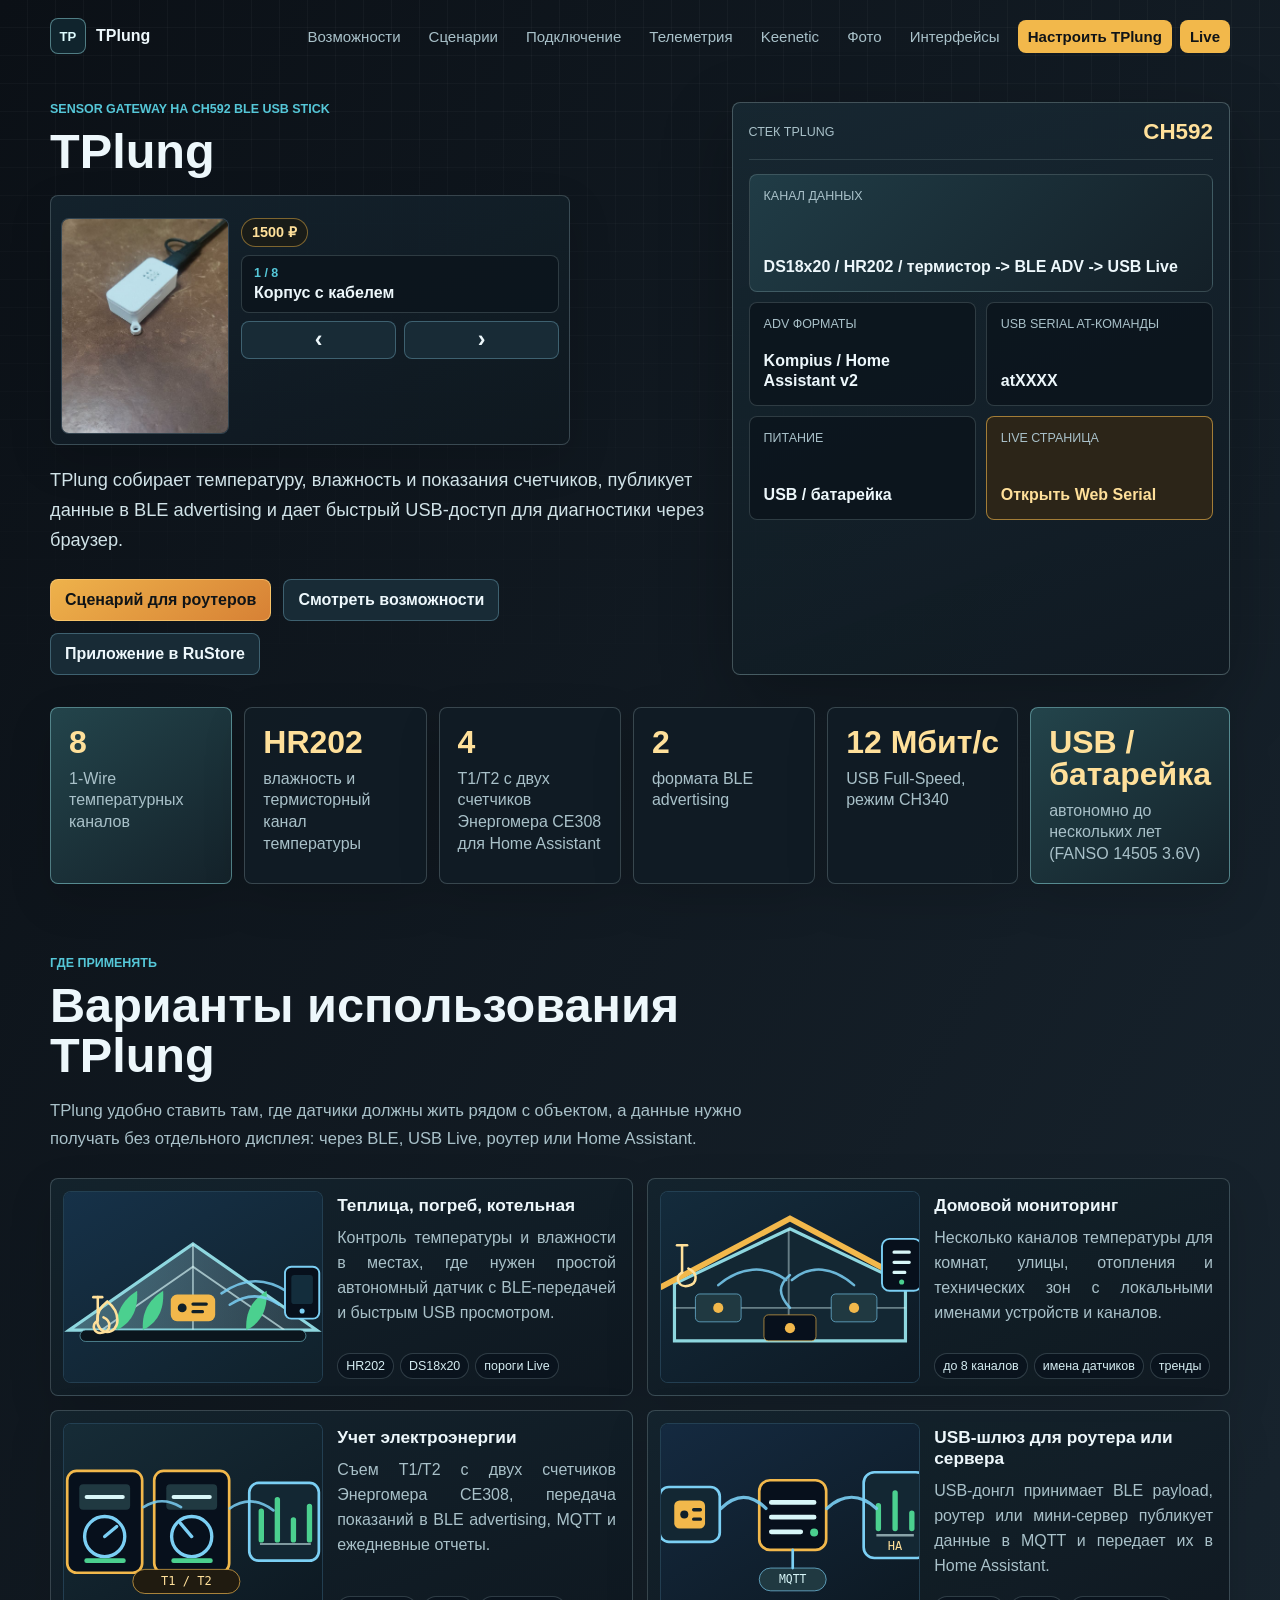
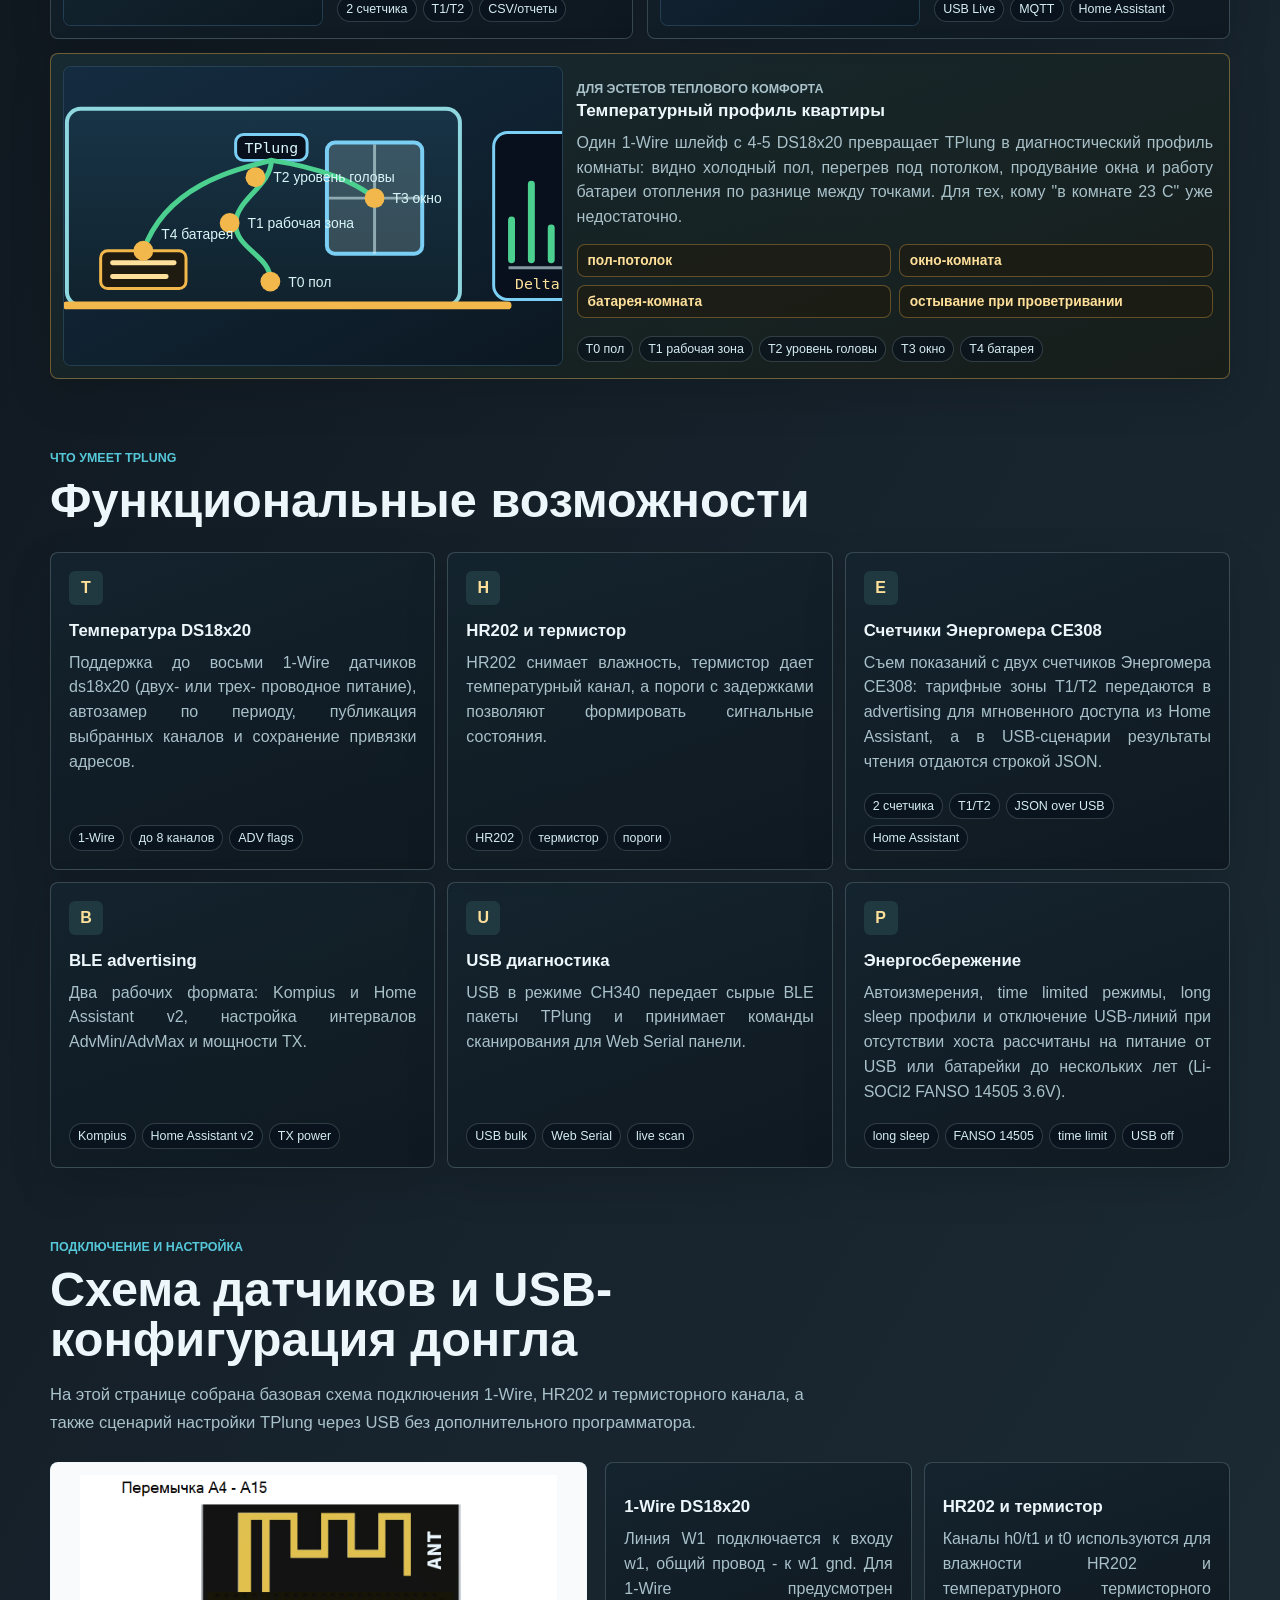
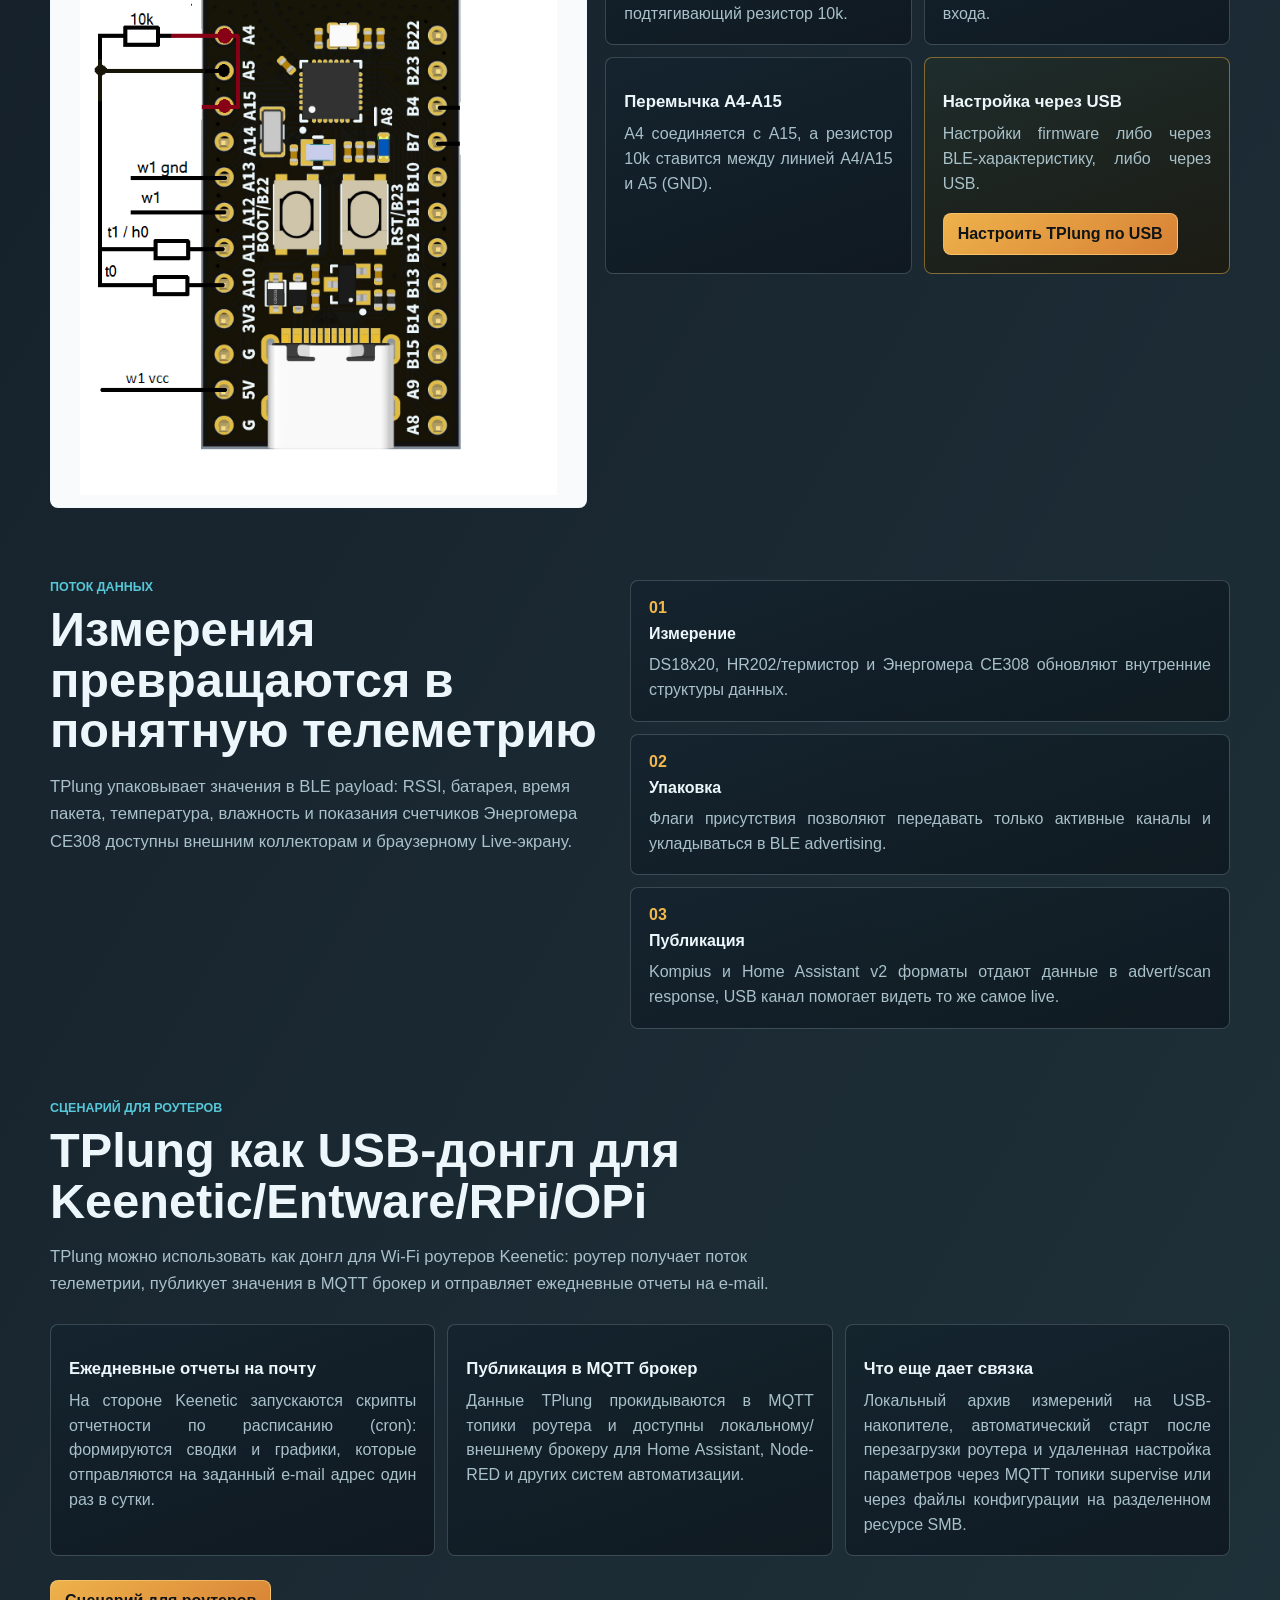
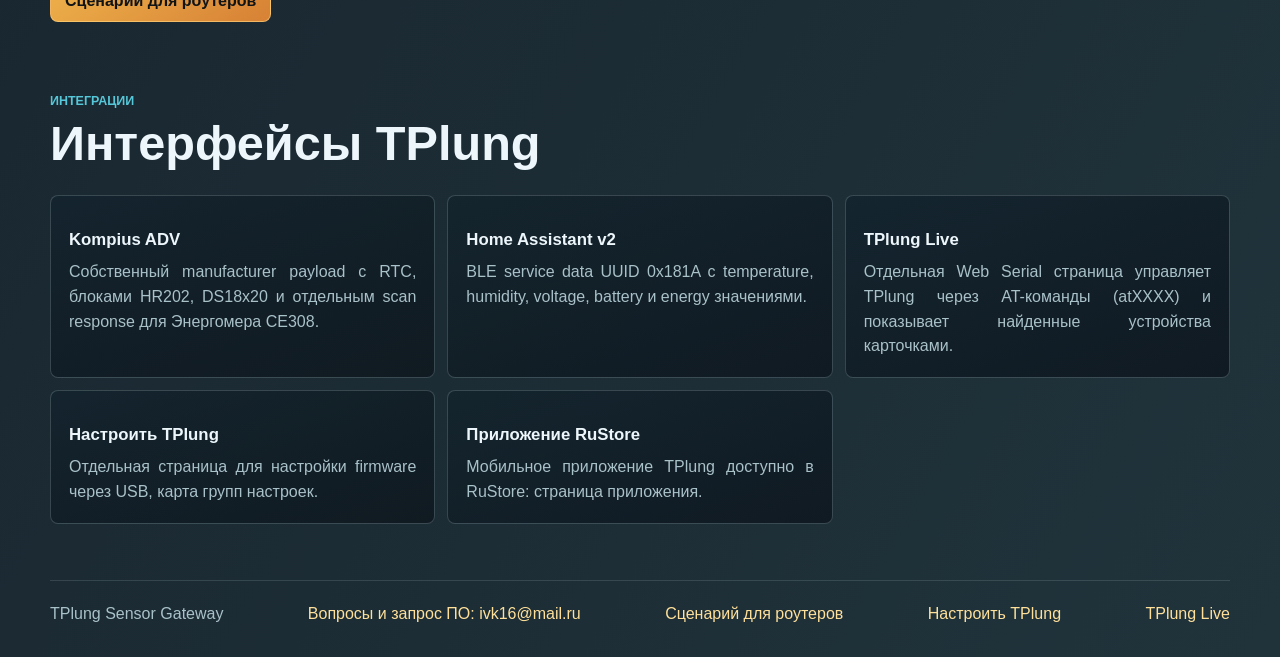
==== commit 085d6d71: "Add files via upload" ====
--- a/index.html
+++ b/index.html
@@ -42,7 +42,7 @@
             </button>
           </figure>
           <div class="carousel-controls">
-            <b id="photoCarouselPrice">1500 ₽ без НДС</b>
+            <b id="photoCarouselPrice">1500 ₽</b>
             <button class="carousel-btn" type="button" id="photoPrevBtn" aria-label="Предыдущее фото">‹</button>
             <div class="carousel-meta">
               <span id="photoCarouselCounter">1 / 8</span>
@@ -439,14 +439,14 @@
   <script>
     (() => {
       const photos = [
-        { src: "./assets/photos/photo_2026-06-19_22-47-36.jpg", alt: "Корпус с кабелем", price: "1500 ₽ без НДС", shape: "portrait" },
-        { src: "./assets/photos/photo_2026-06-19_22-47-25.jpg", alt: "Плата с USB", price: "1500 ₽ без НДС", shape: "portrait" },
-        { src: "./assets/photos/photo_2026-06-19_22-47-48.jpg", alt: "Закрытый корпус", price: "1500 ₽ без НДС", shape: "portrait" },
-        { src: "./assets/photos/photo_2026-06-19_22-47-52.jpg", alt: "Плата в корпусе", price: "1500 ₽ без НДС", shape: "landscape" },
-        { src: "./assets/photos/photo_2026-06-19_22-47-56.jpg", alt: "Корпус с гребенкой", price: "1500 ₽ без НДС", shape: "portrait" },
-        { src: "./assets/photos/photo_2026-06-19_22-48-00.jpg", alt: "Вид сбоку", price: "1500 ₽ без НДС", shape: "portrait" },
-        { src: "./assets/photos/photo_2026-06-19_22-48-04.jpg", alt: "Сдвинутая крышка", price: "1500 ₽ без НДС", shape: "portrait" },
-        { src: "./assets/photos/photo_2026-06-19_22-48-08.jpg", alt: "CH592F с прошивкой TPlung", price: "1200 ₽ без НДС", shape: "portrait" }
+        { src: "./assets/photos/photo_2026-06-19_22-47-36.jpg", alt: "Корпус с кабелем", price: "1500 ₽", shape: "portrait" },
+        { src: "./assets/photos/photo_2026-06-19_22-47-25.jpg", alt: "Плата с USB", price: "1200 ₽", shape: "portrait" },
+        { src: "./assets/photos/photo_2026-06-19_22-47-48.jpg", alt: "Закрытый корпус", price: "1500 ₽", shape: "portrait" },
+        { src: "./assets/photos/photo_2026-06-19_22-47-52.jpg", alt: "Плата в корпусе", price: "1500 ₽", shape: "landscape" },
+        { src: "./assets/photos/photo_2026-06-19_22-47-56.jpg", alt: "Корпус с гребенкой", price: "1500 ₽", shape: "portrait" },
+        { src: "./assets/photos/photo_2026-06-19_22-48-00.jpg", alt: "Вид сбоку", price: "1500 ₽", shape: "portrait" },
+        { src: "./assets/photos/photo_2026-06-19_22-48-04.jpg", alt: "Сдвинутая крышка", price: "1500 ₽", shape: "portrait" },
+        { src: "./assets/photos/photo_2026-06-19_22-48-08.jpg", alt: "CH592F с прошивкой TPlung", price: "1200 ₽", shape: "portrait" }
       ];
 
       const carousel = document.getElementById("photos");
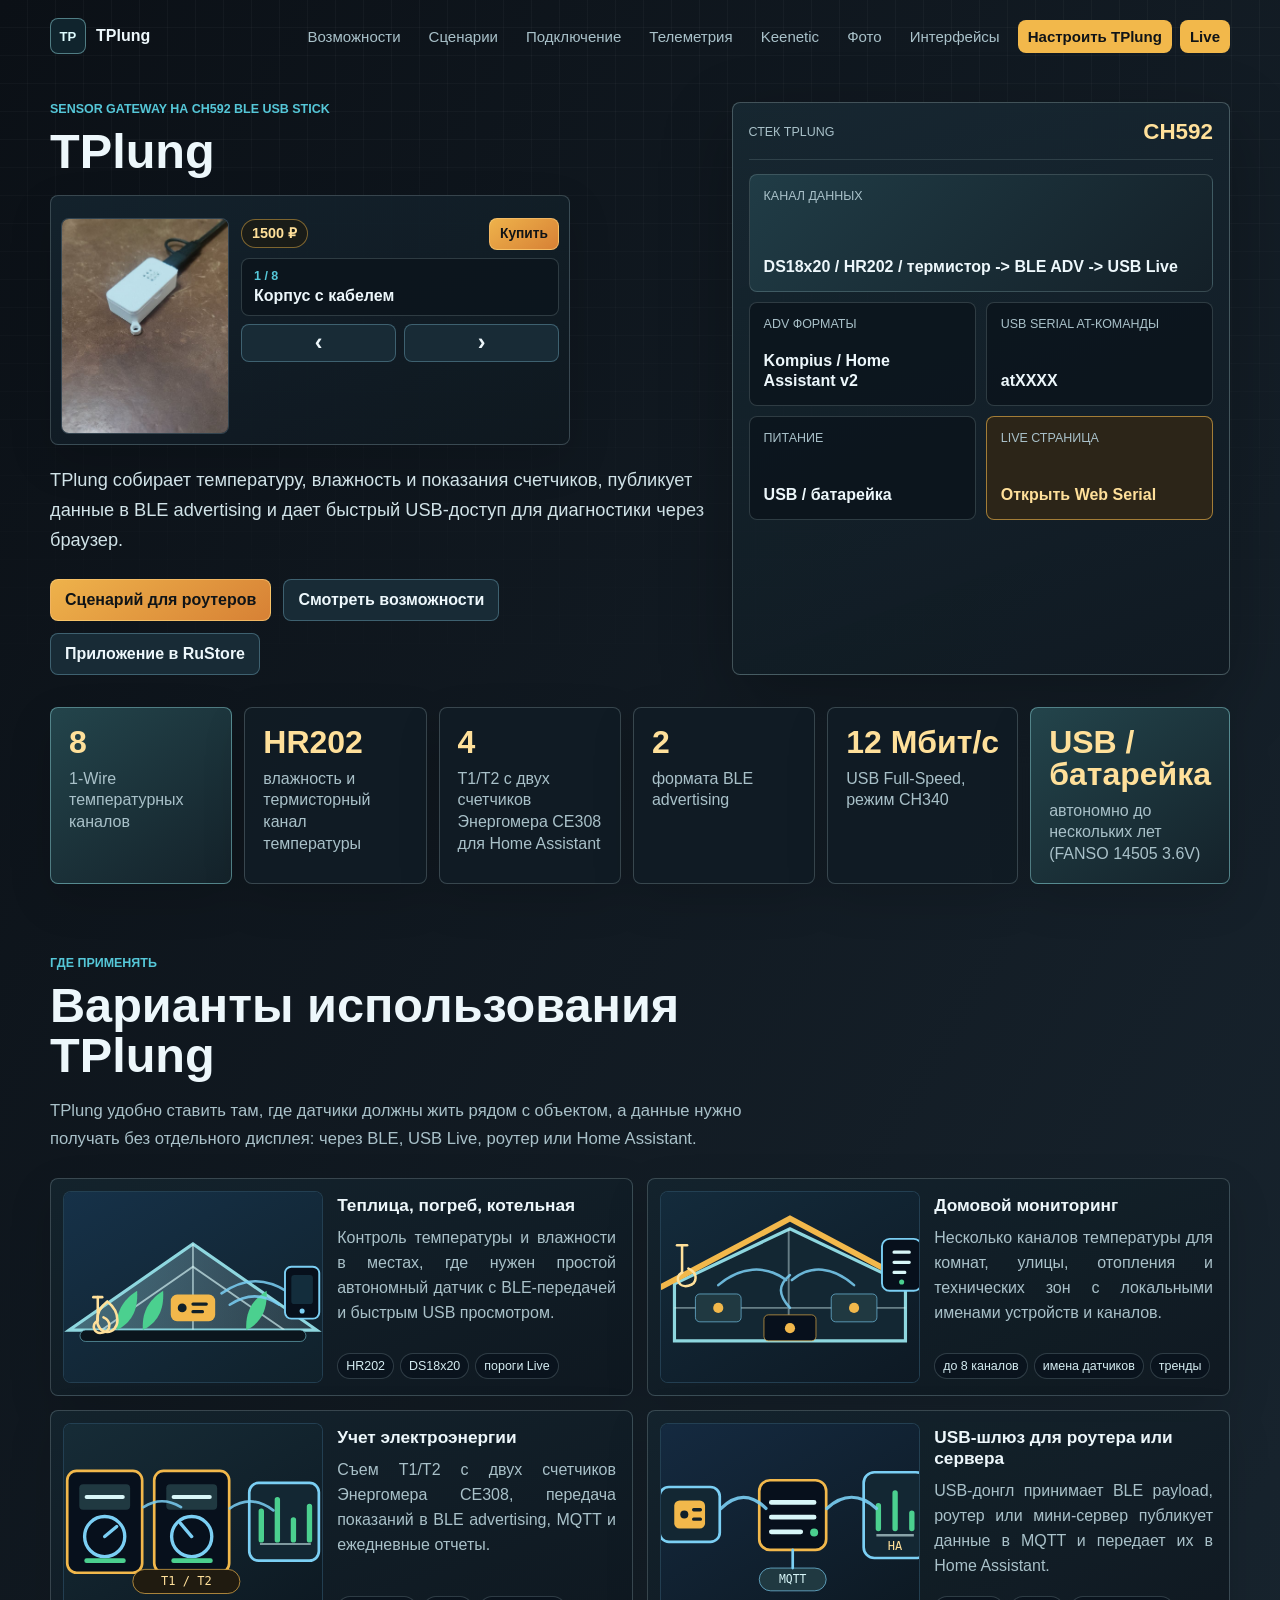
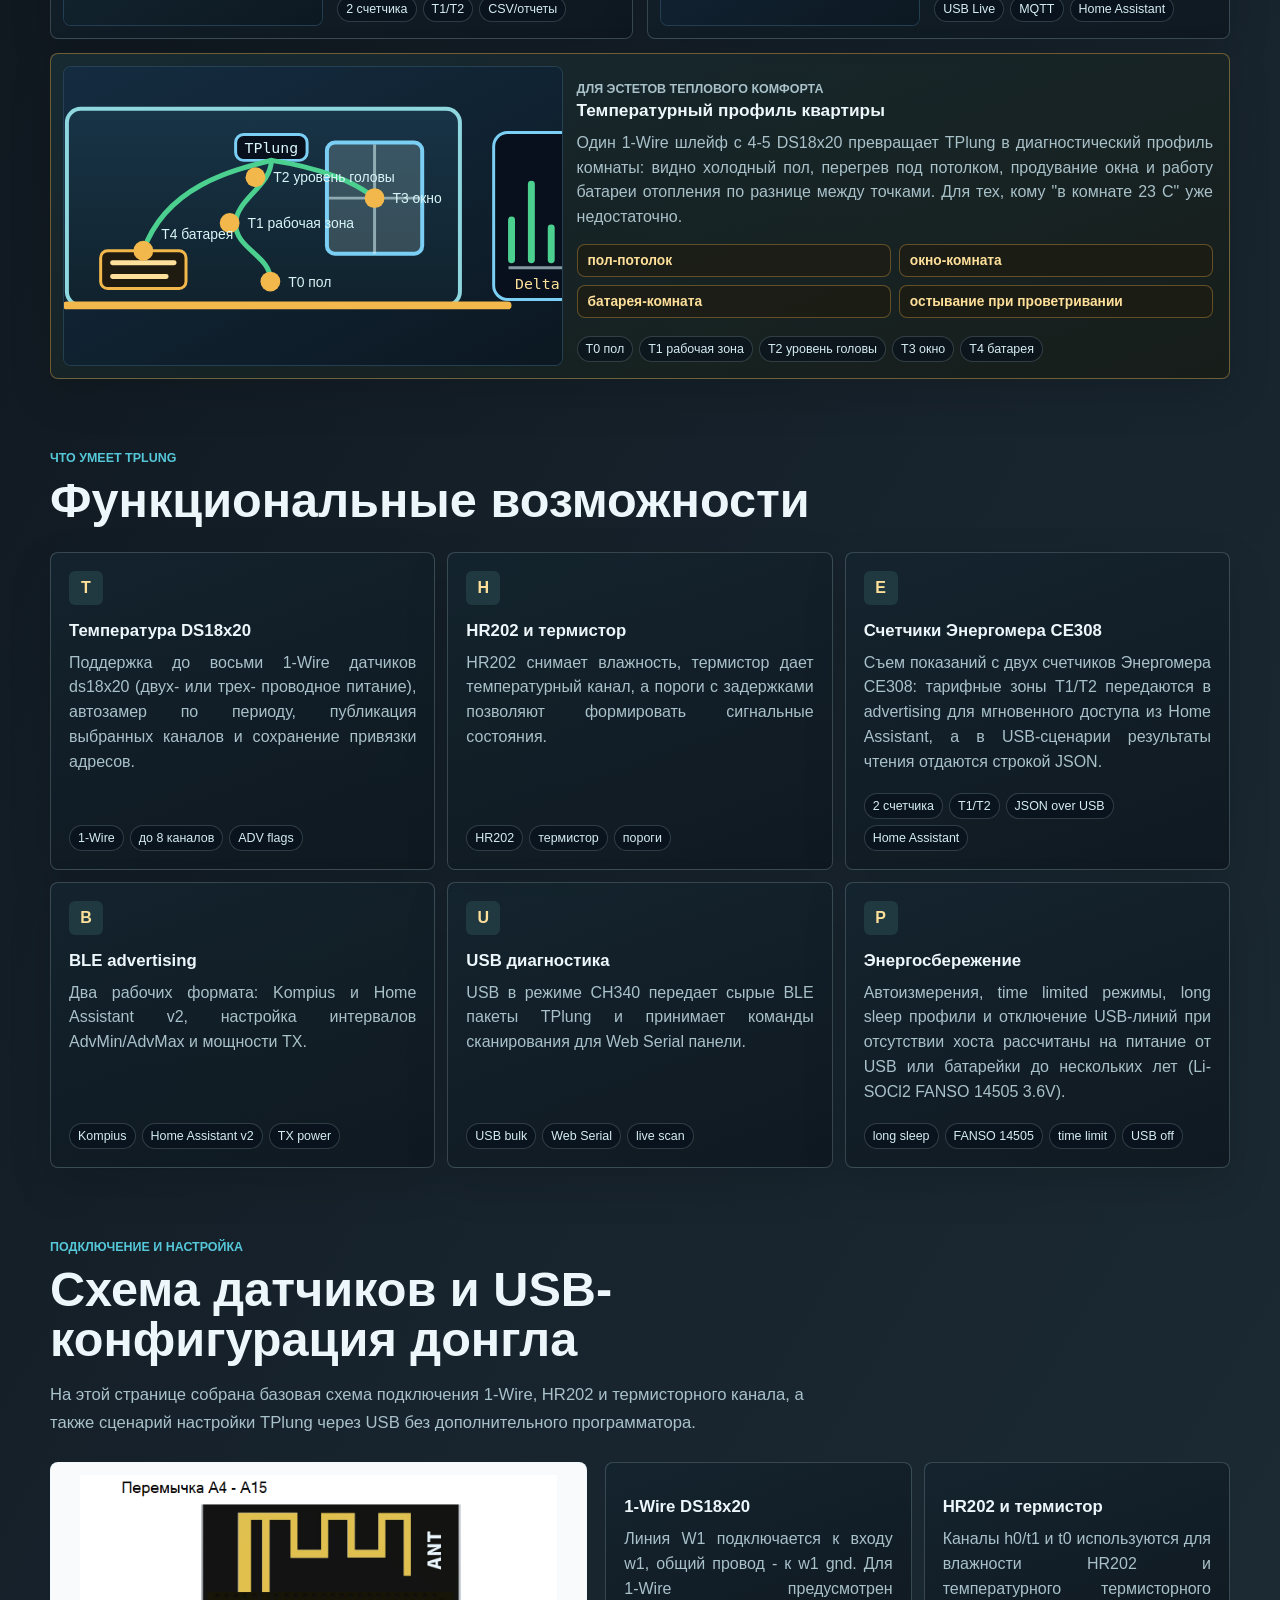
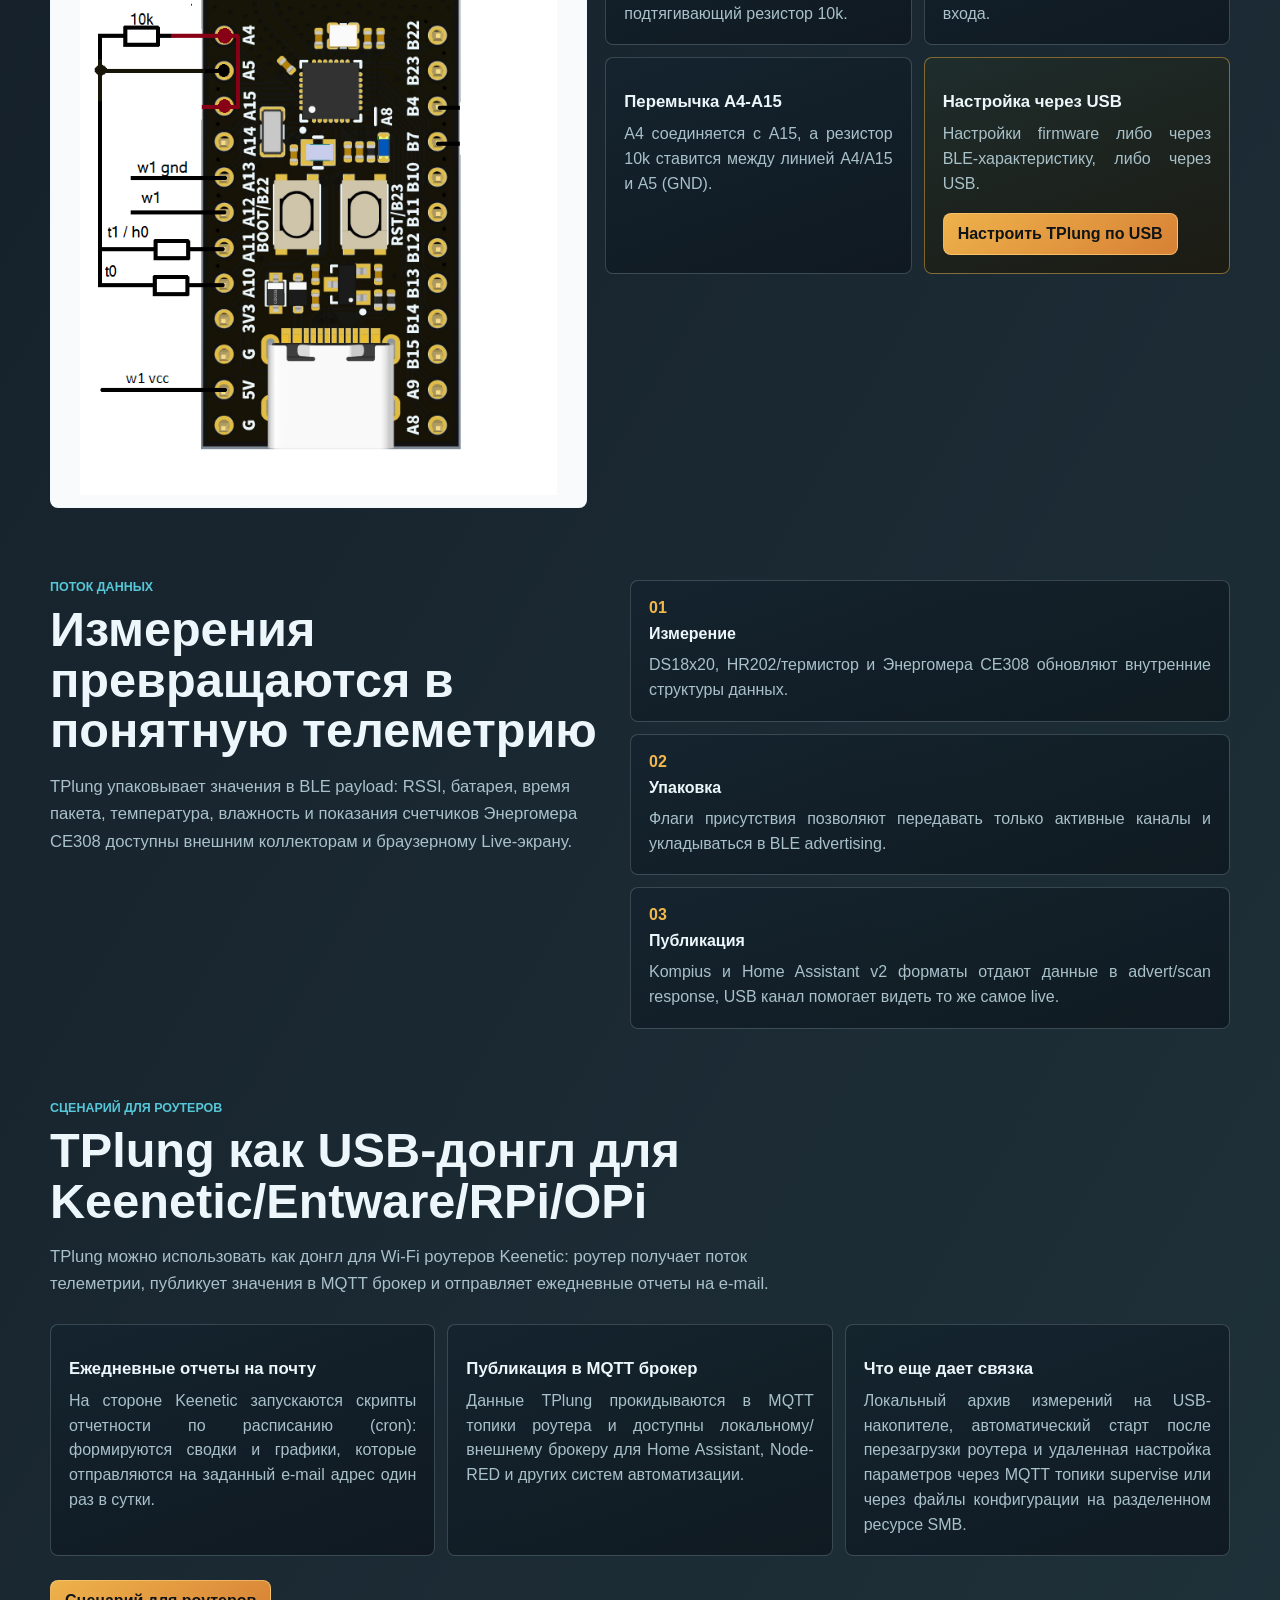
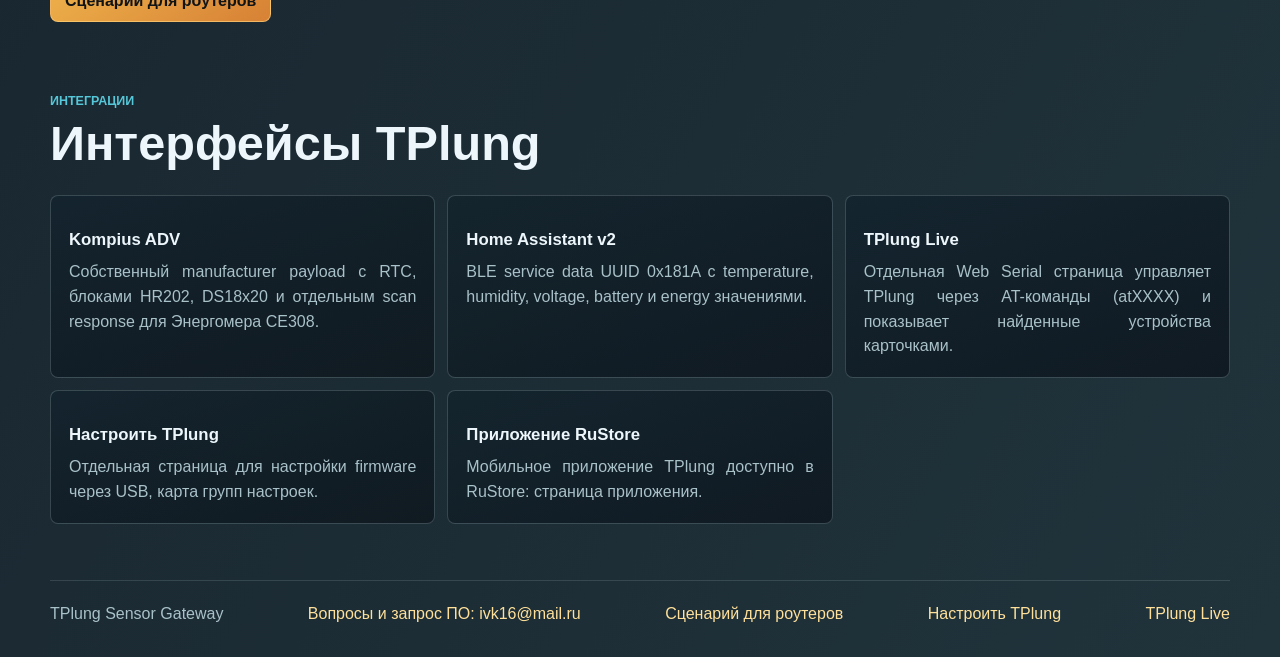
==== commit d950e890: "Add files via upload" ====
--- a/index.html
+++ b/index.html
@@ -42,13 +42,26 @@
             </button>
           </figure>
           <div class="carousel-controls">
-            <b id="photoCarouselPrice">1500 ₽</b>
+            <div class="carousel-buy-row">
+              <b id="photoCarouselPrice">1500 ₽</b>
+              <button class="buy-toggle btn btn-primary" type="button" id="buyToggleBtn" aria-expanded="false" aria-controls="buyPanel">Купить</button>
+            </div>
             <button class="carousel-btn" type="button" id="photoPrevBtn" aria-label="Предыдущее фото">‹</button>
             <div class="carousel-meta">
               <span id="photoCarouselCounter">1 / 8</span>
               <strong id="photoCarouselCaption">Корпус с кабелем</strong>
             </div>
             <button class="carousel-btn" type="button" id="photoNextBtn" aria-label="Следующее фото">›</button>
+            <div class="buy-panel" id="buyPanel" hidden>
+              <div class="buy-form-row">
+                <label class="buy-quantity" for="buyQuantity">
+                  <span>Кол-во</span>
+                  <input type="number" id="buyQuantity" min="1" max="99" step="1" value="1" inputmode="numeric" />
+                </label>
+                <output class="buy-total" id="buyTotal">1500 ₽</output>
+              </div>
+              <button class="btn btn-primary buy-pay" type="button" id="sbpPayBtn">Оплатить QR</button>
+            </div>
           </div>
         </section>
 
@@ -436,6 +449,18 @@
     </figure>
   </div>
 
+  <div class="qr-modal" id="sbpQrModal" aria-hidden="true">
+    <button class="qr-modal-backdrop" type="button" id="sbpQrBackdrop" aria-label="Закрыть QR оплаты"></button>
+    <section class="qr-modal-frame" role="dialog" aria-modal="true" aria-labelledby="sbpQrTitle">
+      <button class="qr-modal-close" type="button" id="sbpQrClose" aria-label="Закрыть">×</button>
+      <h2 id="sbpQrTitle">Оплата по QR</h2>
+      <div class="sbp-qr" aria-live="polite">
+        <img id="sbpQrImage" src="" alt="QR-код для оплаты TPlung через СБП" hidden />
+        <p id="sbpQrCaption"></p>
+      </div>
+    </section>
+  </div>
+
   <script>
     (() => {
       const photos = [
@@ -449,11 +474,27 @@
         { src: "./assets/photos/photo_2026-06-19_22-48-08.jpg", alt: "CH592F с прошивкой TPlung", price: "1200 ₽", shape: "portrait" }
       ];
 
+      const sbpConfig = {
+        apiEndpoint: "",
+        paymentLink: "",
+        purposePrefix: "TPlung Sensor Gateway"
+      };
+
       const carousel = document.getElementById("photos");
       const image = document.getElementById("photoCarouselImage");
       const counter = document.getElementById("photoCarouselCounter");
       const caption = document.getElementById("photoCarouselCaption");
       const price = document.getElementById("photoCarouselPrice");
+      const buyToggle = document.getElementById("buyToggleBtn");
+      const buyPanel = document.getElementById("buyPanel");
+      const buyQuantity = document.getElementById("buyQuantity");
+      const buyTotal = document.getElementById("buyTotal");
+      const sbpPay = document.getElementById("sbpPayBtn");
+      const sbpQrModal = document.getElementById("sbpQrModal");
+      const sbpQrClose = document.getElementById("sbpQrClose");
+      const sbpQrBackdrop = document.getElementById("sbpQrBackdrop");
+      const sbpQrImage = document.getElementById("sbpQrImage");
+      const sbpQrCaption = document.getElementById("sbpQrCaption");
       const prev = document.getElementById("photoPrevBtn");
       const next = document.getElementById("photoNextBtn");
       const zoom = document.getElementById("photoZoomBtn");
@@ -463,6 +504,133 @@
       const lightboxClose = document.getElementById("photoLightboxClose");
       const lightboxBackdrop = document.getElementById("photoLightboxBackdrop");
       let index = 0;
+
+      const rubFormatter = new Intl.NumberFormat("ru-RU", {
+        style: "currency",
+        currency: "RUB",
+        maximumFractionDigits: 0
+      });
+
+      function parsePriceValue(value) {
+        return Number(String(value).replace(/[^\d,.-]/g, "").replace(",", ".")) || 0;
+      }
+
+      function getQuantity() {
+        const value = Number.parseInt(buyQuantity.value, 10);
+        return Number.isFinite(value) ? Math.max(1, Math.min(99, value)) : 1;
+      }
+
+      function getCurrentOrder() {
+        const photo = photos[index];
+        const quantity = getQuantity();
+        const unitPrice = parsePriceValue(photo.price);
+        return {
+          photo,
+          quantity,
+          unitPrice,
+          total: unitPrice * quantity
+        };
+      }
+
+      function formatRub(value) {
+        return rubFormatter.format(value).replace(/,00\s?₽$/, " ₽");
+      }
+
+      function updateOrderSummary() {
+        const order = getCurrentOrder();
+        buyQuantity.value = order.quantity;
+        buyTotal.value = formatRub(order.total);
+      }
+
+      function hideSbpQr() {
+        sbpQrModal.classList.remove("is-open");
+        sbpQrModal.setAttribute("aria-hidden", "true");
+        sbpQrImage.hidden = true;
+        sbpQrImage.removeAttribute("src");
+        sbpQrCaption.textContent = "";
+      }
+
+      function openSbpQr() {
+        sbpQrModal.classList.add("is-open");
+        sbpQrModal.setAttribute("aria-hidden", "false");
+        sbpQrClose.focus();
+      }
+
+      function closeSbpQr() {
+        sbpQrModal.classList.remove("is-open");
+        sbpQrModal.setAttribute("aria-hidden", "true");
+        sbpPay.focus();
+      }
+
+      function buildPaymentLink(order) {
+        const purpose = `${sbpConfig.purposePrefix}: ${order.photo.alt}, ${order.quantity} шт.`;
+        const separator = sbpConfig.paymentLink.includes("?") ? "&" : "?";
+        const params = new URLSearchParams({
+          amount: order.total.toFixed(2),
+          purpose,
+          quantity: String(order.quantity),
+          item: order.photo.alt
+        });
+        return `${sbpConfig.paymentLink}${separator}${params.toString()}`;
+      }
+
+      async function requestSberQr(order) {
+        const response = await fetch(sbpConfig.apiEndpoint, {
+          method: "POST",
+          headers: {
+            "Content-Type": "application/json"
+          },
+          body: JSON.stringify({
+            item: order.photo.alt,
+            quantity: order.quantity,
+            amount: order.total,
+            amountKopecks: Math.round(order.total * 100),
+            purpose: `${sbpConfig.purposePrefix}: ${order.photo.alt}, ${order.quantity} шт.`
+          })
+        });
+
+        if (!response.ok) {
+          throw new Error("Не удалось создать QR оплаты");
+        }
+
+        const payment = await response.json();
+        return payment.order_form_url || payment.orderFormUrl || payment.qrUrl;
+      }
+
+      async function renderSbpQr() {
+        const order = getCurrentOrder();
+        let payload = "";
+
+        try {
+          if (sbpConfig.apiEndpoint) {
+            payload = await requestSberQr(order);
+          } else if (sbpConfig.paymentLink) {
+            payload = buildPaymentLink(order);
+          }
+        } catch (error) {
+          sbpQrImage.hidden = true;
+          sbpQrImage.removeAttribute("src");
+          sbpQrCaption.textContent = "Не удалось создать QR оплаты. Попробуйте позже или свяжитесь с продавцом.";
+          openSbpQr();
+          return;
+        }
+
+        if (!payload) {
+          sbpQrImage.hidden = true;
+          sbpQrImage.removeAttribute("src");
+          sbpQrCaption.textContent = "Оплата по СБП пока не подключена - запросите счет по почте ivk16@mail.ru";
+          openSbpQr();
+          return;
+        }
+
+        const qrUrl = new URL("https://api.qrserver.com/v1/create-qr-code/");
+        qrUrl.searchParams.set("size", "240x240");
+        qrUrl.searchParams.set("data", payload);
+        sbpQrImage.hidden = false;
+        sbpQrImage.src = qrUrl.toString();
+        sbpQrCaption.textContent = `${order.photo.alt}: ${order.quantity} шт., ${formatRub(order.total)}`;
+        openSbpQr();
+      }
 
       function renderPhoto(nextIndex) {
         index = (nextIndex + photos.length) % photos.length;
@@ -477,6 +645,8 @@
         lightboxImage.src = photo.src;
         lightboxImage.alt = photo.alt;
         lightboxCaption.textContent = photo.alt;
+        updateOrderSummary();
+        hideSbpQr();
       }
 
       function openLightbox() {
@@ -493,10 +663,32 @@
 
       prev.addEventListener("click", () => renderPhoto(index - 1));
       next.addEventListener("click", () => renderPhoto(index + 1));
+      buyToggle.addEventListener("click", () => {
+        const isOpen = buyPanel.hidden;
+        buyPanel.hidden = !isOpen;
+        buyToggle.setAttribute("aria-expanded", String(isOpen));
+        updateOrderSummary();
+        if (isOpen) {
+          buyQuantity.focus();
+        } else {
+          hideSbpQr();
+        }
+      });
+      buyQuantity.addEventListener("input", () => {
+        updateOrderSummary();
+        hideSbpQr();
+      });
+      sbpPay.addEventListener("click", renderSbpQr);
+      sbpQrClose.addEventListener("click", closeSbpQr);
+      sbpQrBackdrop.addEventListener("click", closeSbpQr);
       zoom.addEventListener("click", openLightbox);
       lightboxClose.addEventListener("click", closeLightbox);
       lightboxBackdrop.addEventListener("click", closeLightbox);
       document.addEventListener("keydown", (event) => {
+        if (event.key === "Escape" && sbpQrModal.classList.contains("is-open")) {
+          closeSbpQr();
+          return;
+        }
         if (event.key === "Escape" && lightbox.classList.contains("is-open")) {
           closeLightbox();
         }
--- a/styles.css
+++ b/styles.css
@@ -347,9 +347,7 @@
 }
 
 #photoCarouselPrice {
-  grid-column: 1 / -1;
-  grid-row: 1;
-  justify-self: start;
+  flex: 0 0 auto;
   border: 1px solid #f2b84b77;
   border-radius: 999px;
   background: #211b0e99;
@@ -359,6 +357,76 @@
   line-height: 1.2;
 }
 
+.carousel-buy-row {
+  grid-column: 1 / -1;
+  grid-row: 1;
+  display: flex;
+  flex-wrap: wrap;
+  align-items: center;
+  justify-content: space-between;
+  gap: 8px;
+  min-width: 0;
+}
+
+.buy-toggle {
+  min-height: 32px;
+  padding: 6px 10px;
+  font-size: 0.86rem;
+}
+
+.buy-panel {
+  grid-column: 1 / -1;
+  display: grid;
+  gap: 8px;
+  border: 1px solid #f2b84b55;
+  border-radius: var(--radius);
+  background: #201b1099;
+  padding: 10px;
+}
+
+.buy-panel[hidden] {
+  display: none;
+}
+
+.buy-form-row {
+  display: grid;
+  grid-template-columns: minmax(0, 1fr) auto;
+  gap: 8px;
+  align-items: end;
+}
+
+.buy-quantity {
+  display: grid;
+  gap: 4px;
+  color: var(--muted);
+  font-size: 0.78rem;
+  font-weight: 750;
+  text-transform: uppercase;
+}
+
+.buy-quantity input {
+  width: 82px;
+  border: 1px solid #7bcff466;
+  border-radius: var(--radius);
+  background: #07101c;
+  color: var(--text);
+  padding: 7px 8px;
+  font: inherit;
+}
+
+.buy-total {
+  color: #ffe09a;
+  font-weight: 850;
+  text-align: right;
+}
+
+.buy-pay {
+  width: 100%;
+  min-height: 36px;
+  padding: 8px 10px;
+}
+
+.qr-modal,
 .photo-lightbox {
   position: fixed;
   inset: 0;
@@ -368,10 +436,12 @@
   padding: 18px;
 }
 
+.qr-modal.is-open,
 .photo-lightbox.is-open {
   display: grid;
 }
 
+.qr-modal-backdrop,
 .lightbox-backdrop {
   position: absolute;
   inset: 0;
@@ -380,6 +450,7 @@
   cursor: zoom-out;
 }
 
+.qr-modal-frame,
 .lightbox-frame {
   position: relative;
   z-index: 1;
@@ -396,6 +467,45 @@
   box-shadow: 0 28px 90px #00000080;
 }
 
+.qr-modal-frame {
+  width: min(100%, 340px);
+  justify-items: center;
+  padding: 18px;
+}
+
+.qr-modal-frame h2 {
+  margin: 0;
+  padding-right: 28px;
+  font-size: 1.15rem;
+}
+
+.sbp-qr {
+  display: grid;
+  justify-items: center;
+  gap: 10px;
+  width: 100%;
+}
+
+.sbp-qr img {
+  display: block;
+  width: min(240px, 100%);
+  aspect-ratio: 1;
+  border-radius: 6px;
+  background: #fff;
+}
+
+.sbp-qr img[hidden] {
+  display: none;
+}
+
+.sbp-qr p {
+  margin: 0;
+  color: var(--muted);
+  font-size: 0.9rem;
+  line-height: 1.35;
+  text-align: center;
+}
+
 .lightbox-frame img {
   display: block;
   width: auto;
@@ -410,6 +520,7 @@
   text-align: center;
 }
 
+.qr-modal-close,
 .lightbox-close {
   position: absolute;
   top: 10px;
@@ -428,6 +539,7 @@
   line-height: 1;
 }
 
+.qr-modal-close:hover,
 .lightbox-close:hover {
   background: #203641;
 }
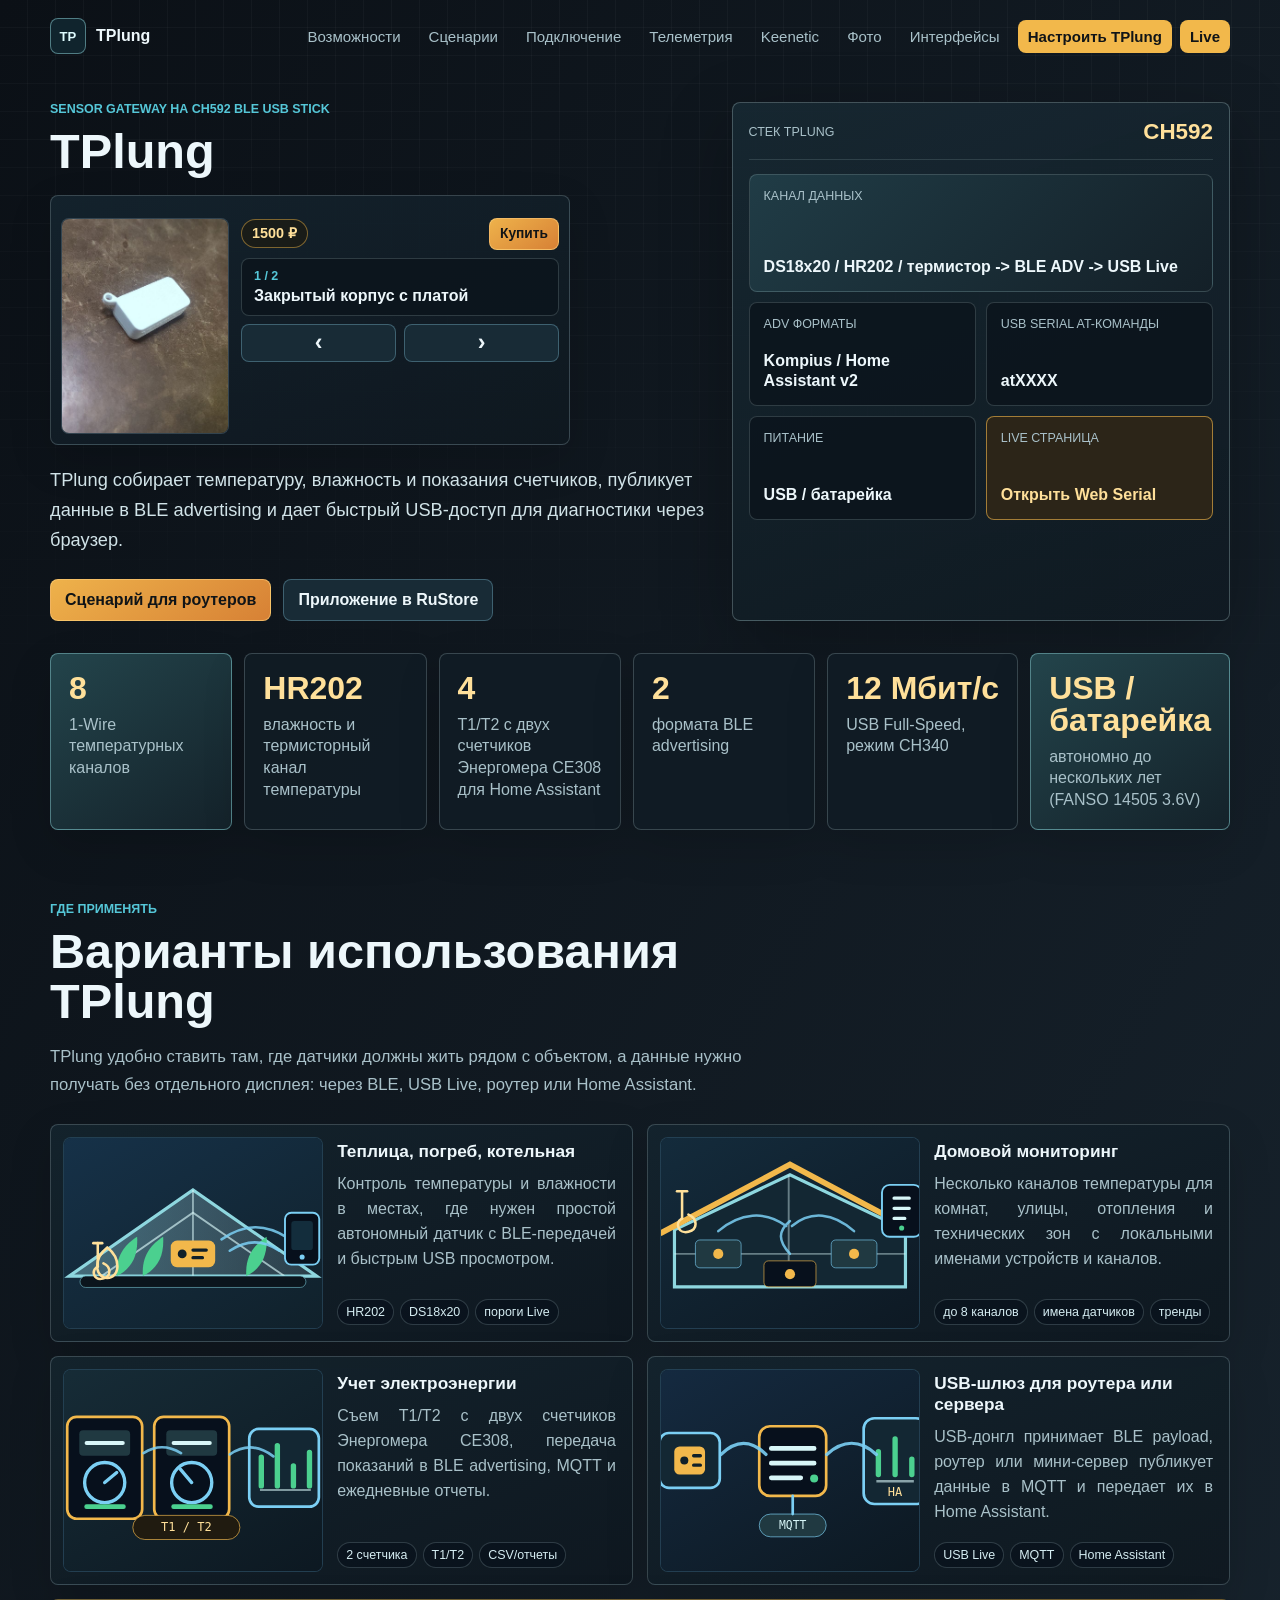
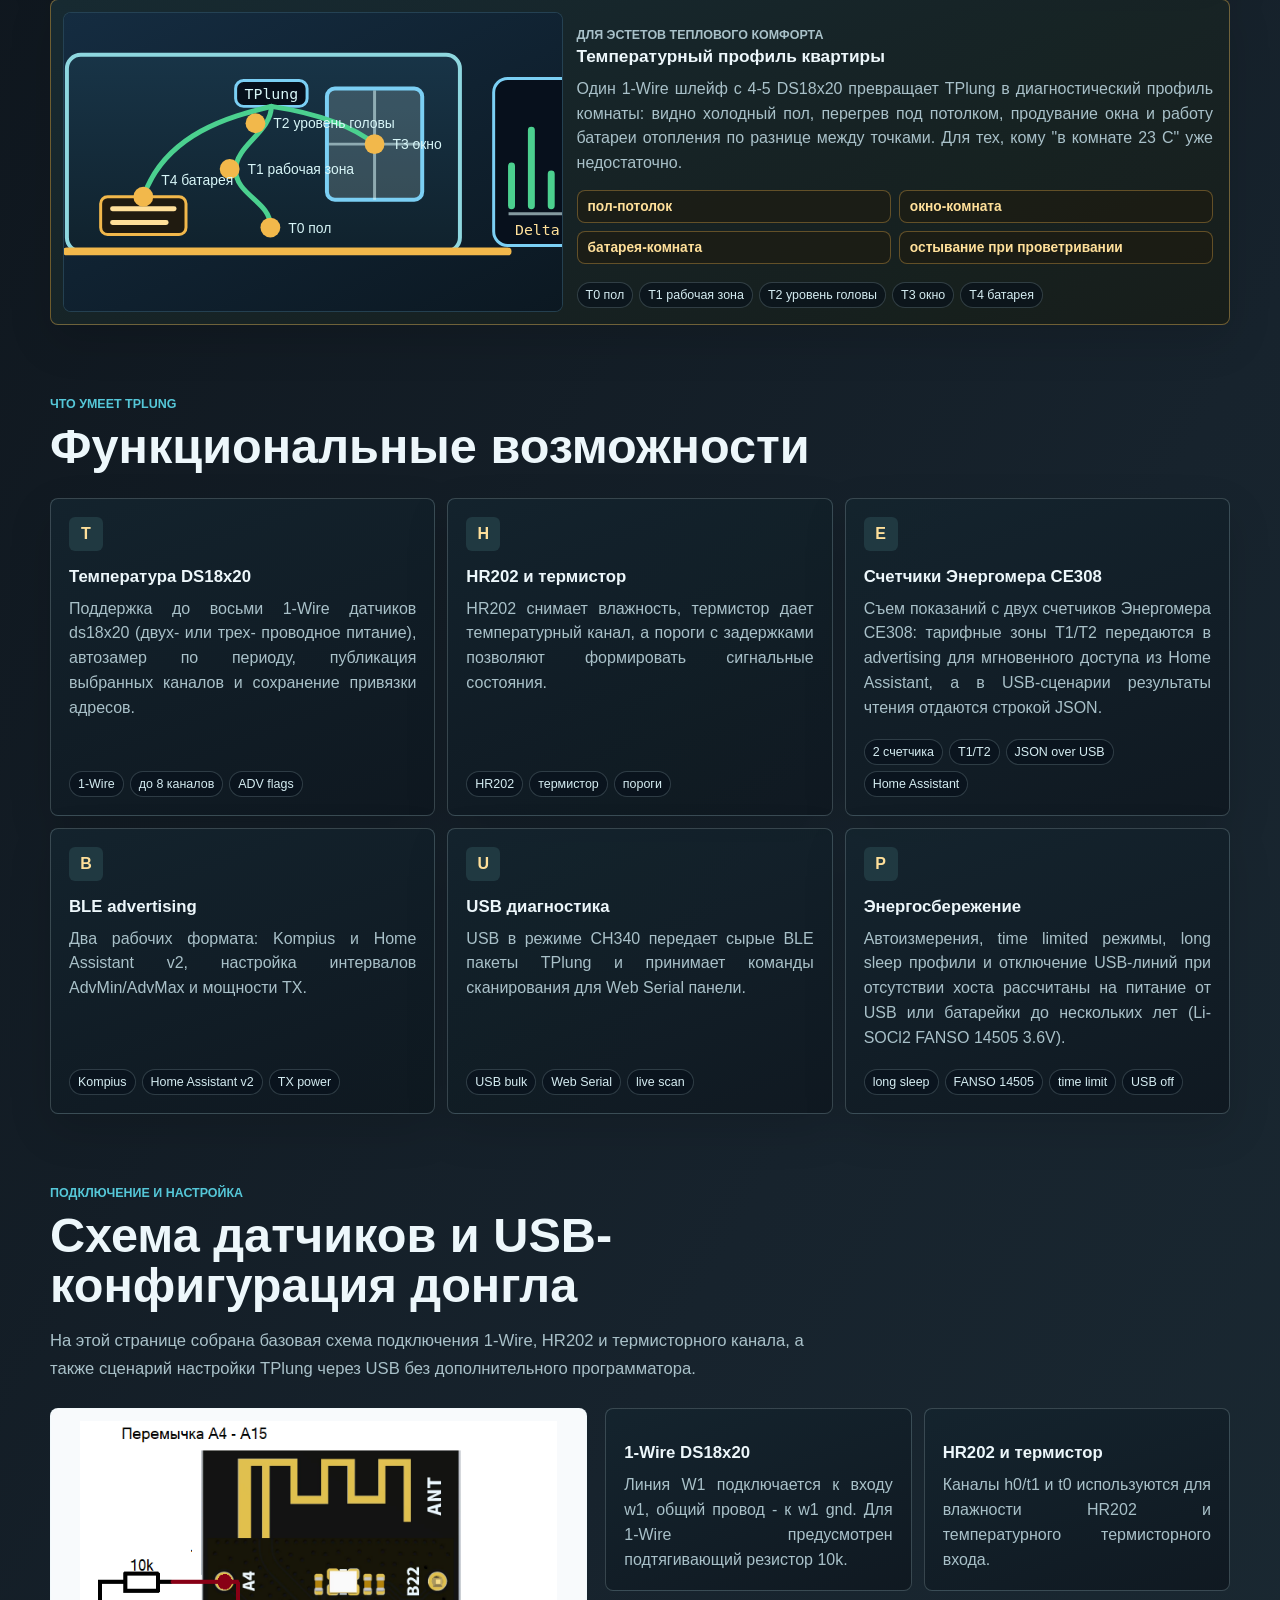
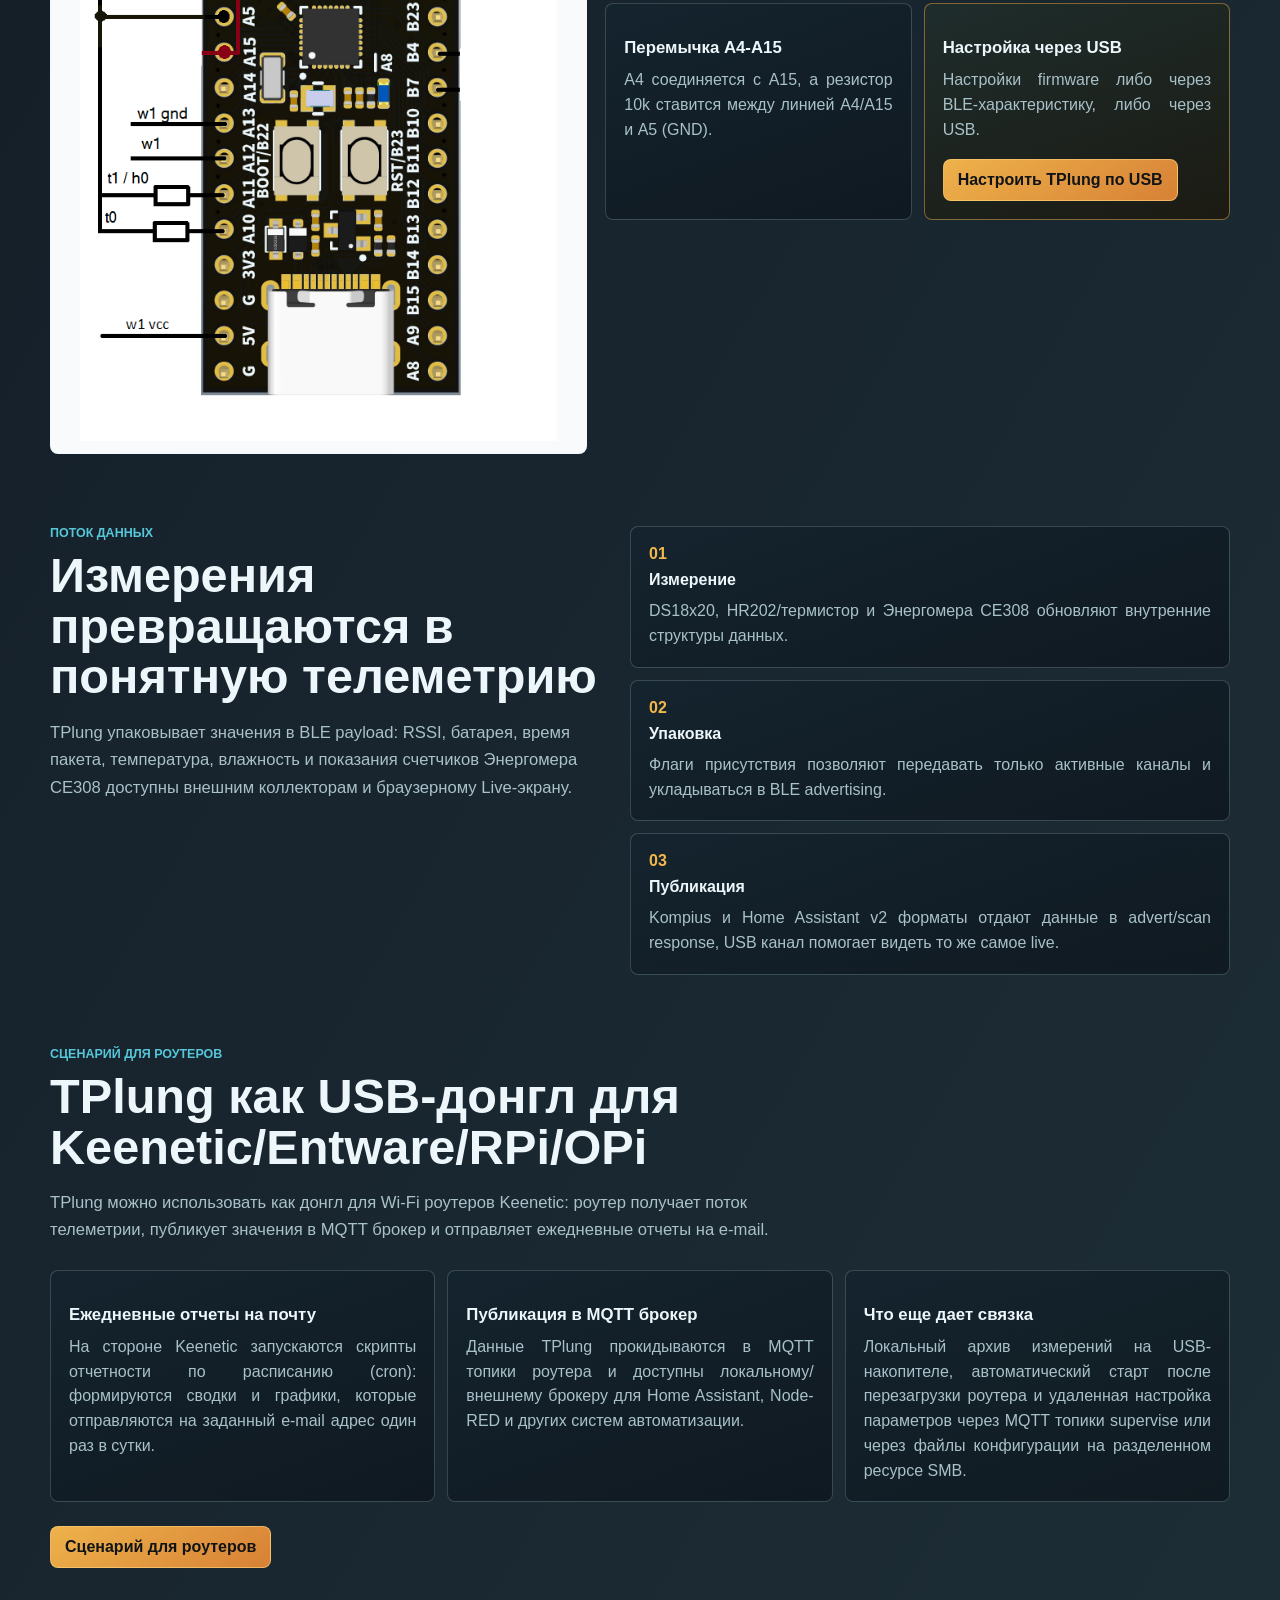
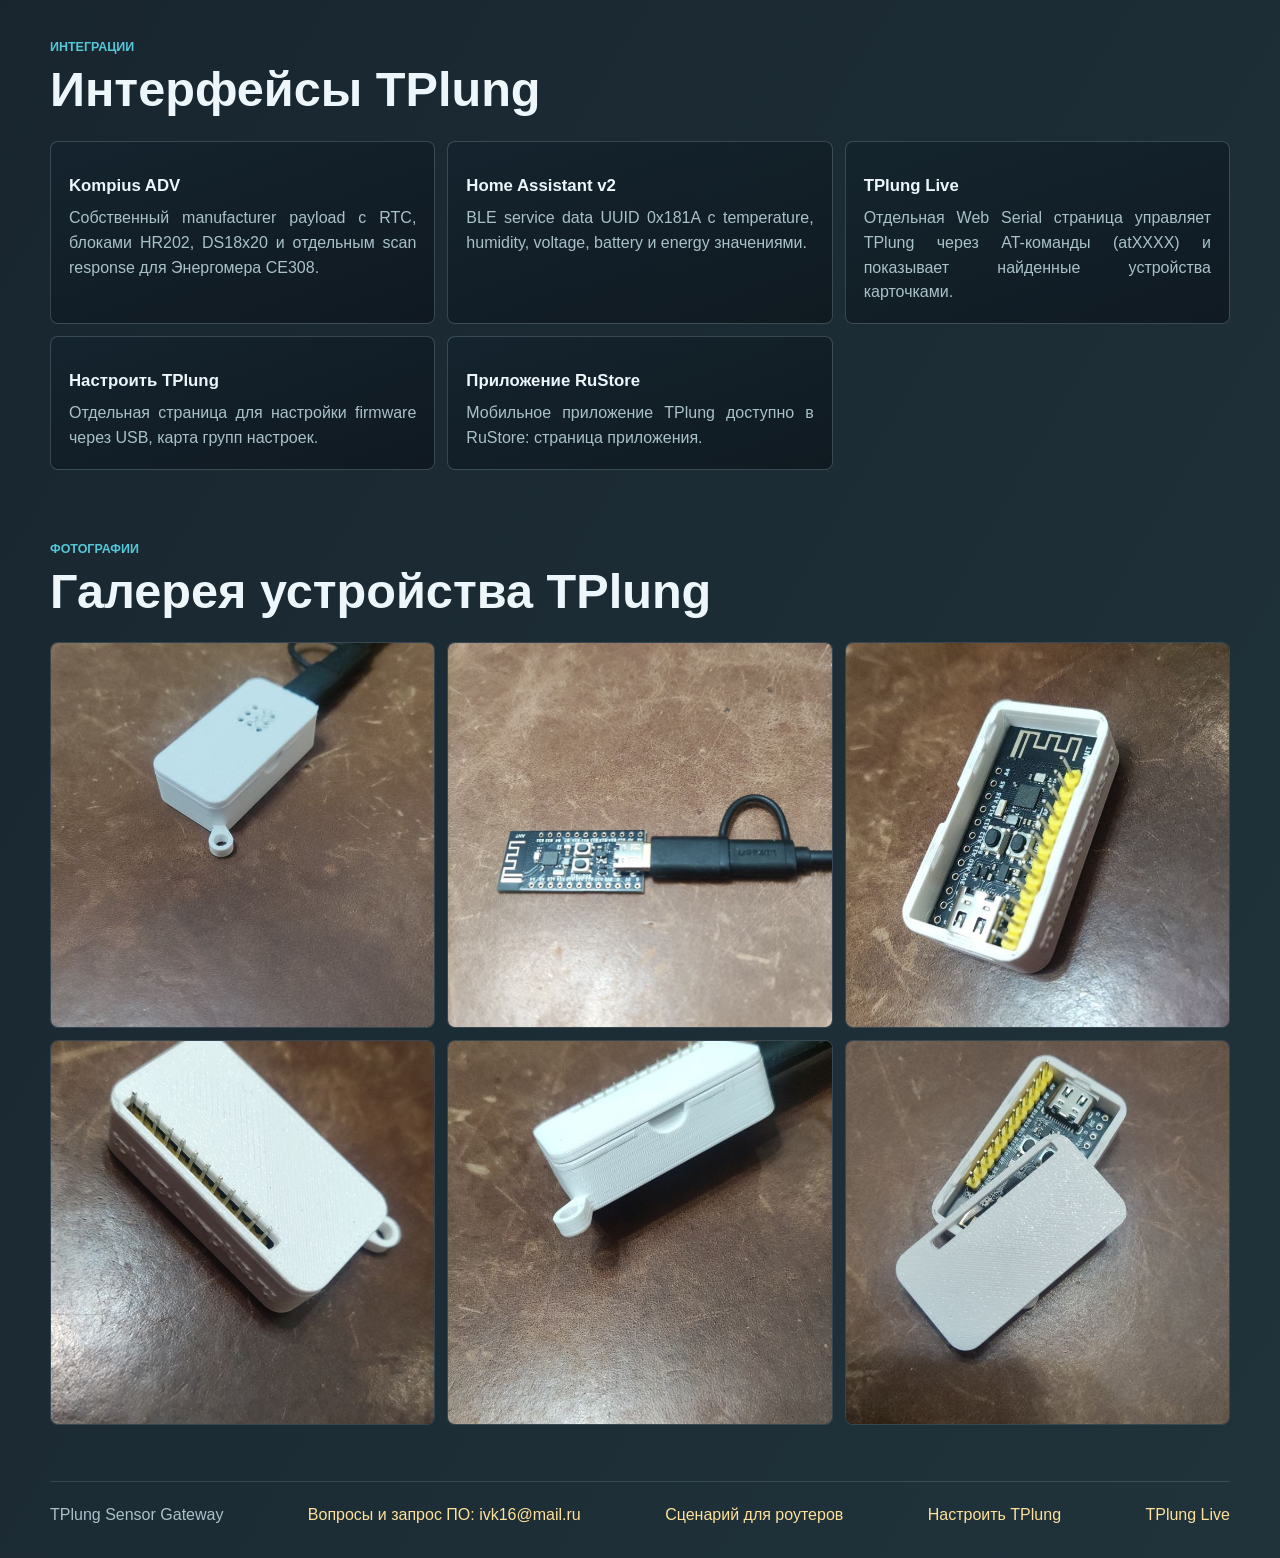
==== commit 6e0944e6: "Add files via upload" ====
--- a/index.html
+++ b/index.html
@@ -22,7 +22,7 @@
       <a href="#connection">Подключение</a>
       <a href="#telemetry">Телеметрия</a>
       <a href="#keenetic">Keenetic</a>
-      <a href="#photos">Фото</a>
+      <a href="#gallery">Фото</a>
       <a href="#interfaces">Интерфейсы</a>
       <a class="nav-action" href="./firmware.html">Настроить TPlung</a>
       <a class="nav-action nav-live" href="./live.html">Live</a>
@@ -38,7 +38,7 @@
         <section id="photos" class="photo-carousel is-portrait" aria-label="Фотографии устройства TPlung">
           <figure class="product-photo carousel-stage">
             <button class="carousel-zoom-button" type="button" id="photoZoomBtn" aria-label="Увеличить фото">
-              <img id="photoCarouselImage" src="./assets/photos/photo_2026-06-19_22-47-36.jpg" alt="Корпус с кабелем" />
+              <img id="photoCarouselImage" src="./assets/photos/photo_2026-06-19_22-47-48.jpg" alt="Закрытый корпус с платой" />
             </button>
           </figure>
           <div class="carousel-controls">
@@ -48,8 +48,8 @@
             </div>
             <button class="carousel-btn" type="button" id="photoPrevBtn" aria-label="Предыдущее фото">‹</button>
             <div class="carousel-meta">
-              <span id="photoCarouselCounter">1 / 8</span>
-              <strong id="photoCarouselCaption">Корпус с кабелем</strong>
+              <span id="photoCarouselCounter">1 / 2</span>
+              <strong id="photoCarouselCaption">Закрытый корпус с платой</strong>
             </div>
             <button class="carousel-btn" type="button" id="photoNextBtn" aria-label="Следующее фото">›</button>
             <div class="buy-panel" id="buyPanel" hidden>
@@ -71,7 +71,6 @@
 
         <div class="hero-actions">
           <a class="btn btn-primary" href="./keenetic.html">Сценарий для роутеров</a>
-          <a class="btn" href="#features">Смотреть возможности</a>
           <a class="btn" href="https://www.rustore.ru/catalog/app/ru.kompius.thermo_plung" target="_blank" rel="noopener noreferrer">Приложение в RuStore</a>
         </div>
       </div>
@@ -430,6 +429,15 @@
         </article>
       </div>
     </section>
+
+    <section id="gallery" class="section-block">
+      <div class="section-head">
+        <p class="eyebrow">Фотографии</p>
+        <h2>Галерея устройства TPlung</h2>
+      </div>
+
+      <div class="gallery-grid" id="galleryGrid"></div>
+    </section>
   </main>
 
   <footer class="site-footer">
@@ -457,21 +465,65 @@
       <div class="sbp-qr" aria-live="polite">
         <img id="sbpQrImage" src="" alt="QR-код для оплаты TPlung через СБП" hidden />
         <p id="sbpQrCaption"></p>
-      </div>
+        <button class="btn invoice-req-btn" type="button" id="openInvoiceReqBtn" hidden>Отправить реквизиты организации для счета</button>
+      </div>
+    </section>
+  </div>
+
+  <div class="qr-modal" id="invoiceReqModal" aria-hidden="true">
+    <button class="qr-modal-backdrop" type="button" id="invoiceReqBackdrop" aria-label="Закрыть форму реквизитов"></button>
+    <section class="qr-modal-frame invoice-modal-frame" role="dialog" aria-modal="true" aria-labelledby="invoiceReqTitle">
+      <button class="qr-modal-close" type="button" id="invoiceReqClose" aria-label="Закрыть">×</button>
+      <h2 id="invoiceReqTitle">Реквизиты организации для счета</h2>
+      <p class="invoice-help">Только для ИП и ООО: заполните форму и отправьте письмо на ivk16@mail.ru, или просто прикрепите свои реквизиты.</p>
+
+      <form class="invoice-form" id="invoiceForm" novalidate>
+        <label>
+          <span>Тип организации</span>
+          <select id="invoiceClientType">
+            <option value="ООО">ООО</option>
+            <option value="ИП">ИП</option>
+          </select>
+        </label>
+        <label>
+          <span>Наименование организации / ИП</span>
+          <input type="text" id="invoiceName" placeholder="ООО Ромашка / ИП Иванов И.И." />
+        </label>
+        <label>
+          <span>ИНН</span>
+          <input type="text" id="invoiceInn" placeholder="1234567890" />
+        </label>
+        <label>
+          <span>КПП (для ООО)</span>
+          <input type="text" id="invoiceKpp" placeholder="123456789" />
+        </label>
+        <label>
+          <span>E-mail для счета</span>
+          <input type="email" id="invoiceEmail" placeholder="client@example.com" />
+        </label>
+        <label class="field-wide">
+          <span>Комментарий</span>
+          <textarea id="invoiceComment" rows="3" placeholder="Доп. пожелания: адрес и желаемый способ доставки"></textarea>
+        </label>
+        <button class="btn btn-primary field-wide" type="submit">Сформировать письмо</button>
+      </form>
     </section>
   </div>
 
   <script>
     (() => {
       const photos = [
+        { src: "./assets/photos/photo_2026-06-19_22-47-48.jpg", alt: "Закрытый корпус с платой", price: "1500 ₽", shape: "portrait" },
+        { src: "./assets/photos/photo_2026-06-19_22-48-08.jpg", alt: "CH592F с прошивкой TPlung", price: "1200 ₽", shape: "portrait" }
+      ];
+
+      const galleryPhotos = [
         { src: "./assets/photos/photo_2026-06-19_22-47-36.jpg", alt: "Корпус с кабелем", price: "1500 ₽", shape: "portrait" },
         { src: "./assets/photos/photo_2026-06-19_22-47-25.jpg", alt: "Плата с USB", price: "1200 ₽", shape: "portrait" },
-        { src: "./assets/photos/photo_2026-06-19_22-47-48.jpg", alt: "Закрытый корпус", price: "1500 ₽", shape: "portrait" },
         { src: "./assets/photos/photo_2026-06-19_22-47-52.jpg", alt: "Плата в корпусе", price: "1500 ₽", shape: "landscape" },
         { src: "./assets/photos/photo_2026-06-19_22-47-56.jpg", alt: "Корпус с гребенкой", price: "1500 ₽", shape: "portrait" },
         { src: "./assets/photos/photo_2026-06-19_22-48-00.jpg", alt: "Вид сбоку", price: "1500 ₽", shape: "portrait" },
-        { src: "./assets/photos/photo_2026-06-19_22-48-04.jpg", alt: "Сдвинутая крышка", price: "1500 ₽", shape: "portrait" },
-        { src: "./assets/photos/photo_2026-06-19_22-48-08.jpg", alt: "CH592F с прошивкой TPlung", price: "1200 ₽", shape: "portrait" }
+        { src: "./assets/photos/photo_2026-06-19_22-48-04.jpg", alt: "Сдвинутая крышка", price: "1500 ₽", shape: "portrait" }
       ];
 
       const sbpConfig = {
@@ -495,6 +547,17 @@
       const sbpQrBackdrop = document.getElementById("sbpQrBackdrop");
       const sbpQrImage = document.getElementById("sbpQrImage");
       const sbpQrCaption = document.getElementById("sbpQrCaption");
+      const openInvoiceReqBtn = document.getElementById("openInvoiceReqBtn");
+      const invoiceReqModal = document.getElementById("invoiceReqModal");
+      const invoiceReqClose = document.getElementById("invoiceReqClose");
+      const invoiceReqBackdrop = document.getElementById("invoiceReqBackdrop");
+      const invoiceForm = document.getElementById("invoiceForm");
+      const invoiceClientType = document.getElementById("invoiceClientType");
+      const invoiceName = document.getElementById("invoiceName");
+      const invoiceInn = document.getElementById("invoiceInn");
+      const invoiceKpp = document.getElementById("invoiceKpp");
+      const invoiceEmail = document.getElementById("invoiceEmail");
+      const invoiceComment = document.getElementById("invoiceComment");
       const prev = document.getElementById("photoPrevBtn");
       const next = document.getElementById("photoNextBtn");
       const zoom = document.getElementById("photoZoomBtn");
@@ -503,7 +566,35 @@
       const lightboxCaption = document.getElementById("photoLightboxCaption");
       const lightboxClose = document.getElementById("photoLightboxClose");
       const lightboxBackdrop = document.getElementById("photoLightboxBackdrop");
-      let index = 0;
+      const galleryGrid = document.getElementById("galleryGrid");
+
+      function renderGallery() {
+        galleryGrid.innerHTML = "";
+        galleryPhotos.forEach((photo, idx) => {
+          const item = document.createElement("a");
+          item.href = "#";
+          item.className = "gallery-item";
+          item.setAttribute("aria-label", photo.alt);
+          item.innerHTML = `
+            <img src="${photo.src}" alt="${photo.alt}" loading="lazy" />
+            <div class="gallery-item-overlay">
+              <span class="gallery-item-alt">${photo.alt}</span>
+            </div>
+          `;
+          item.addEventListener("click", (e) => {
+            e.preventDefault();
+            showLightbox(photo);
+          });
+          galleryGrid.appendChild(item);
+        });
+      }
+
+      function showLightbox(photo) {
+        lightboxImage.src = photo.src;
+        lightboxImage.alt = photo.alt;
+        lightboxCaption.textContent = photo.alt;
+        openLightbox();
+      }
 
       const rubFormatter = new Intl.NumberFormat("ru-RU", {
         style: "currency",
@@ -545,6 +636,7 @@
       function hideSbpQr() {
         sbpQrModal.classList.remove("is-open");
         sbpQrModal.setAttribute("aria-hidden", "true");
+        openInvoiceReqBtn.hidden = true;
         sbpQrImage.hidden = true;
         sbpQrImage.removeAttribute("src");
         sbpQrCaption.textContent = "";
@@ -560,6 +652,39 @@
         sbpQrModal.classList.remove("is-open");
         sbpQrModal.setAttribute("aria-hidden", "true");
         sbpPay.focus();
+      }
+
+      function openInvoiceReq() {
+        invoiceReqModal.classList.add("is-open");
+        invoiceReqModal.setAttribute("aria-hidden", "false");
+        invoiceClientType.focus();
+      }
+
+      function closeInvoiceReq() {
+        invoiceReqModal.classList.remove("is-open");
+        invoiceReqModal.setAttribute("aria-hidden", "true");
+        openInvoiceReqBtn.focus();
+      }
+
+      function openInvoiceMail(subject, body) {
+        const encodedSubject = encodeURIComponent(subject);
+        const encodedBody = encodeURIComponent(body);
+        window.location.href = `mailto:ivk16@mail.ru?subject=${encodedSubject}&body=${encodedBody}`;
+      }
+
+      function getOrderSubject(order) {
+        return `Запрос счета: ${order.photo.alt} (${order.quantity} шт.)`;
+      }
+
+      function getOrderBody(order) {
+        return [
+          "Здравствуйте! Прошу выставить счет.",
+          "",
+          `Товар: ${order.photo.alt}`,
+          `Количество: ${order.quantity}`,
+          `Сумма: ${formatRub(order.total)}`,
+          ""
+        ];
       }
 
       function buildPaymentLink(order) {
@@ -608,6 +733,7 @@
             payload = buildPaymentLink(order);
           }
         } catch (error) {
+          openInvoiceReqBtn.hidden = false;
           sbpQrImage.hidden = true;
           sbpQrImage.removeAttribute("src");
           sbpQrCaption.textContent = "Не удалось создать QR оплаты. Попробуйте позже или свяжитесь с продавцом.";
@@ -616,6 +742,7 @@
         }
 
         if (!payload) {
+          openInvoiceReqBtn.hidden = false;
           sbpQrImage.hidden = true;
           sbpQrImage.removeAttribute("src");
           sbpQrCaption.textContent = "Оплата по СБП пока не подключена - запросите счет по почте ivk16@mail.ru";
@@ -623,6 +750,7 @@
           return;
         }
 
+        openInvoiceReqBtn.hidden = true;
         const qrUrl = new URL("https://api.qrserver.com/v1/create-qr-code/");
         qrUrl.searchParams.set("size", "240x240");
         qrUrl.searchParams.set("data", payload);
@@ -679,6 +807,23 @@
         hideSbpQr();
       });
       sbpPay.addEventListener("click", renderSbpQr);
+      openInvoiceReqBtn.addEventListener("click", openInvoiceReq);
+      invoiceReqClose.addEventListener("click", closeInvoiceReq);
+      invoiceReqBackdrop.addEventListener("click", closeInvoiceReq);
+      invoiceForm.addEventListener("submit", (event) => {
+        event.preventDefault();
+        const order = getCurrentOrder();
+        const lines = getOrderBody(order);
+        lines.push(`Тип организации: ${invoiceClientType.value}`);
+        lines.push(`Организация / ИП: ${invoiceName.value.trim() || "не указано"}`);
+        lines.push(`ИНН: ${invoiceInn.value.trim() || "не указано"}`);
+        lines.push(`КПП: ${invoiceKpp.value.trim() || "не указано"}`);
+        lines.push(`E-mail для счета: ${invoiceEmail.value.trim() || "не указано"}`);
+        lines.push(`Комментарий: ${invoiceComment.value.trim() || "-"}`);
+        lines.push("");
+        lines.push("Письмо сформировано с сайта TPlung.");
+        openInvoiceMail(getOrderSubject(order), lines.join("\n"));
+      });
       sbpQrClose.addEventListener("click", closeSbpQr);
       sbpQrBackdrop.addEventListener("click", closeSbpQr);
       zoom.addEventListener("click", openLightbox);
@@ -689,10 +834,17 @@
           closeSbpQr();
           return;
         }
+        if (event.key === "Escape" && invoiceReqModal.classList.contains("is-open")) {
+          closeInvoiceReq();
+          return;
+        }
         if (event.key === "Escape" && lightbox.classList.contains("is-open")) {
           closeLightbox();
         }
       });
+
+      renderPhoto(0);
+      renderGallery();
     })();
   </script>
 </body>
--- a/styles.css
+++ b/styles.css
@@ -468,7 +468,7 @@
 }
 
 .qr-modal-frame {
-  width: min(100%, 340px);
+  width: min(100%, 380px);
   justify-items: center;
   padding: 18px;
 }
@@ -477,6 +477,64 @@
   margin: 0;
   padding-right: 28px;
   font-size: 1.15rem;
+}
+
+.invoice-modal-frame {
+  width: min(100%, 620px);
+  justify-items: stretch;
+  gap: 12px;
+}
+
+.invoice-help {
+  margin: 0;
+  color: var(--muted);
+  line-height: 1.45;
+  font-size: 0.9rem;
+}
+
+.invoice-form {
+  display: grid;
+  grid-template-columns: repeat(2, minmax(0, 1fr));
+  gap: 10px;
+  border: 1px solid #d8f6f82b;
+  border-radius: var(--radius);
+  background: #0c151de0;
+  padding: 12px;
+}
+
+.invoice-form label {
+  display: grid;
+  gap: 5px;
+  color: var(--muted);
+  font-size: 0.86rem;
+}
+
+.invoice-form input,
+.invoice-form select,
+.invoice-form textarea {
+  width: 100%;
+  min-width: 0;
+  border: 1px solid #7bcff466;
+  border-radius: var(--radius);
+  background: #07101c;
+  color: var(--text);
+  padding: 8px 9px;
+  font: inherit;
+}
+
+.invoice-form textarea {
+  resize: vertical;
+}
+
+.invoice-form .field-wide {
+  grid-column: 1 / -1;
+}
+
+.invoice-req-btn {
+  width: 100%;
+  white-space: normal;
+  line-height: 1.35;
+  text-align: center;
 }
 
 .sbp-qr {
@@ -1796,6 +1854,65 @@
   text-anchor: end;
 }
 
+.gallery-grid {
+  display: grid;
+  grid-template-columns: repeat(3, 1fr);
+  gap: 12px;
+  margin-top: 26px;
+}
+
+.gallery-item {
+  position: relative;
+  aspect-ratio: 1;
+  border: 1px solid #d8f6f833;
+  border-radius: var(--radius);
+  background: #07101c99;
+  overflow: hidden;
+  cursor: pointer;
+  transition: transform 0.2s ease, filter 0.2s ease;
+}
+
+.gallery-item:hover {
+  transform: scale(1.02);
+  filter: brightness(1.1);
+}
+
+.gallery-item img {
+  display: block;
+  width: 100%;
+  height: 100%;
+  object-fit: cover;
+}
+
+.gallery-item-overlay {
+  position: absolute;
+  inset: 0;
+  display: flex;
+  flex-direction: column;
+  justify-content: flex-end;
+  padding: 14px;
+  background: linear-gradient(180deg, transparent 0%, #00000088 60%);
+  opacity: 0;
+  transition: opacity 0.2s ease;
+}
+
+.gallery-item:hover .gallery-item-overlay {
+  opacity: 1;
+}
+
+.gallery-item-price {
+  color: var(--accent-strong);
+  font-weight: 800;
+  font-size: 0.9rem;
+}
+
+.gallery-item-alt {
+  color: var(--text);
+  font-size: 0.85rem;
+  line-height: 1.3;
+  margin-top: 6px;
+}
+
 @media (max-width: 920px) {
   .hero-section,
   .split-section,
@@ -1994,6 +2111,14 @@
   .tool-form {
     grid-template-columns: 1fr;
   }
+
+  .invoice-form {
+    grid-template-columns: 1fr;
+  }
+
+  .gallery-grid {
+    grid-template-columns: repeat(2, 1fr);
+  }
 }
 
 @media (max-width: 430px) {
@@ -2001,4 +2126,10 @@
   .overview-grid {
     grid-template-columns: 1fr;
   }
-}
+
+  .gallery-grid {
+    grid-template-columns: 1fr;
+  }
+}
+
+
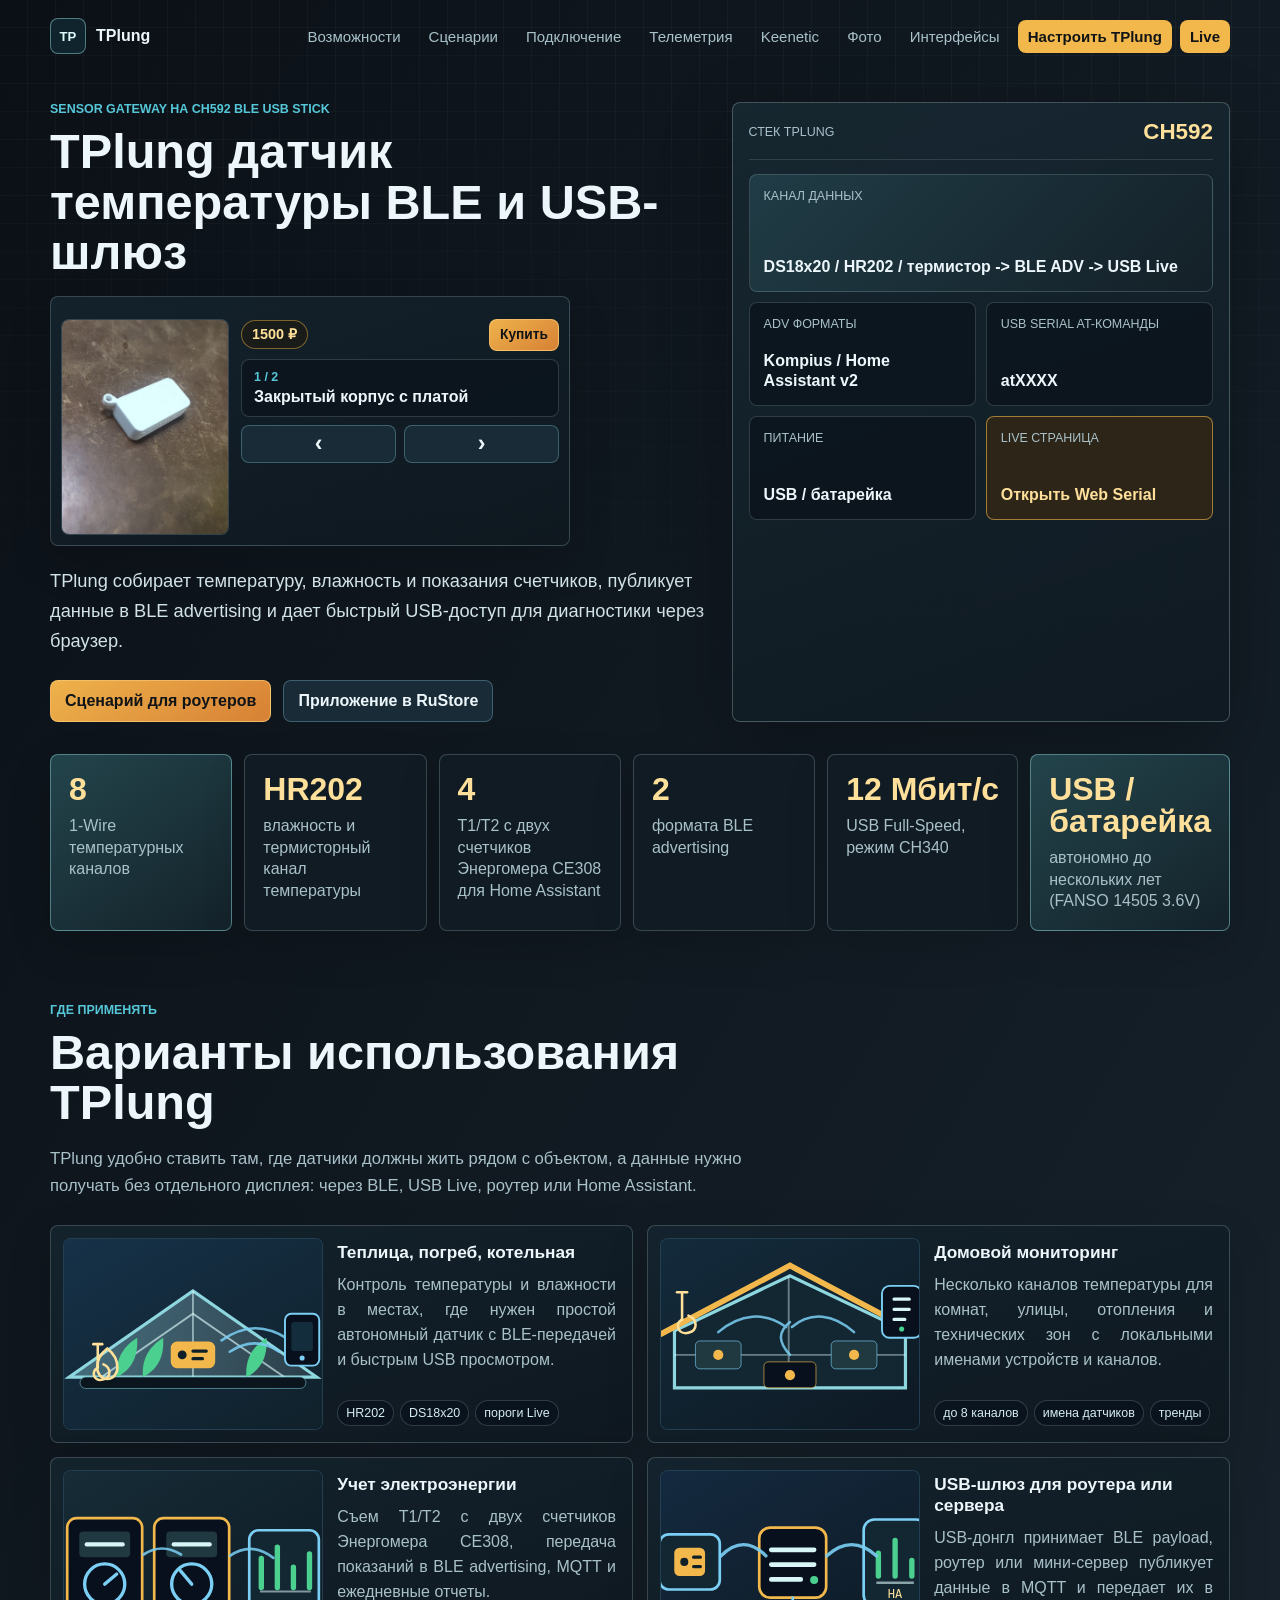
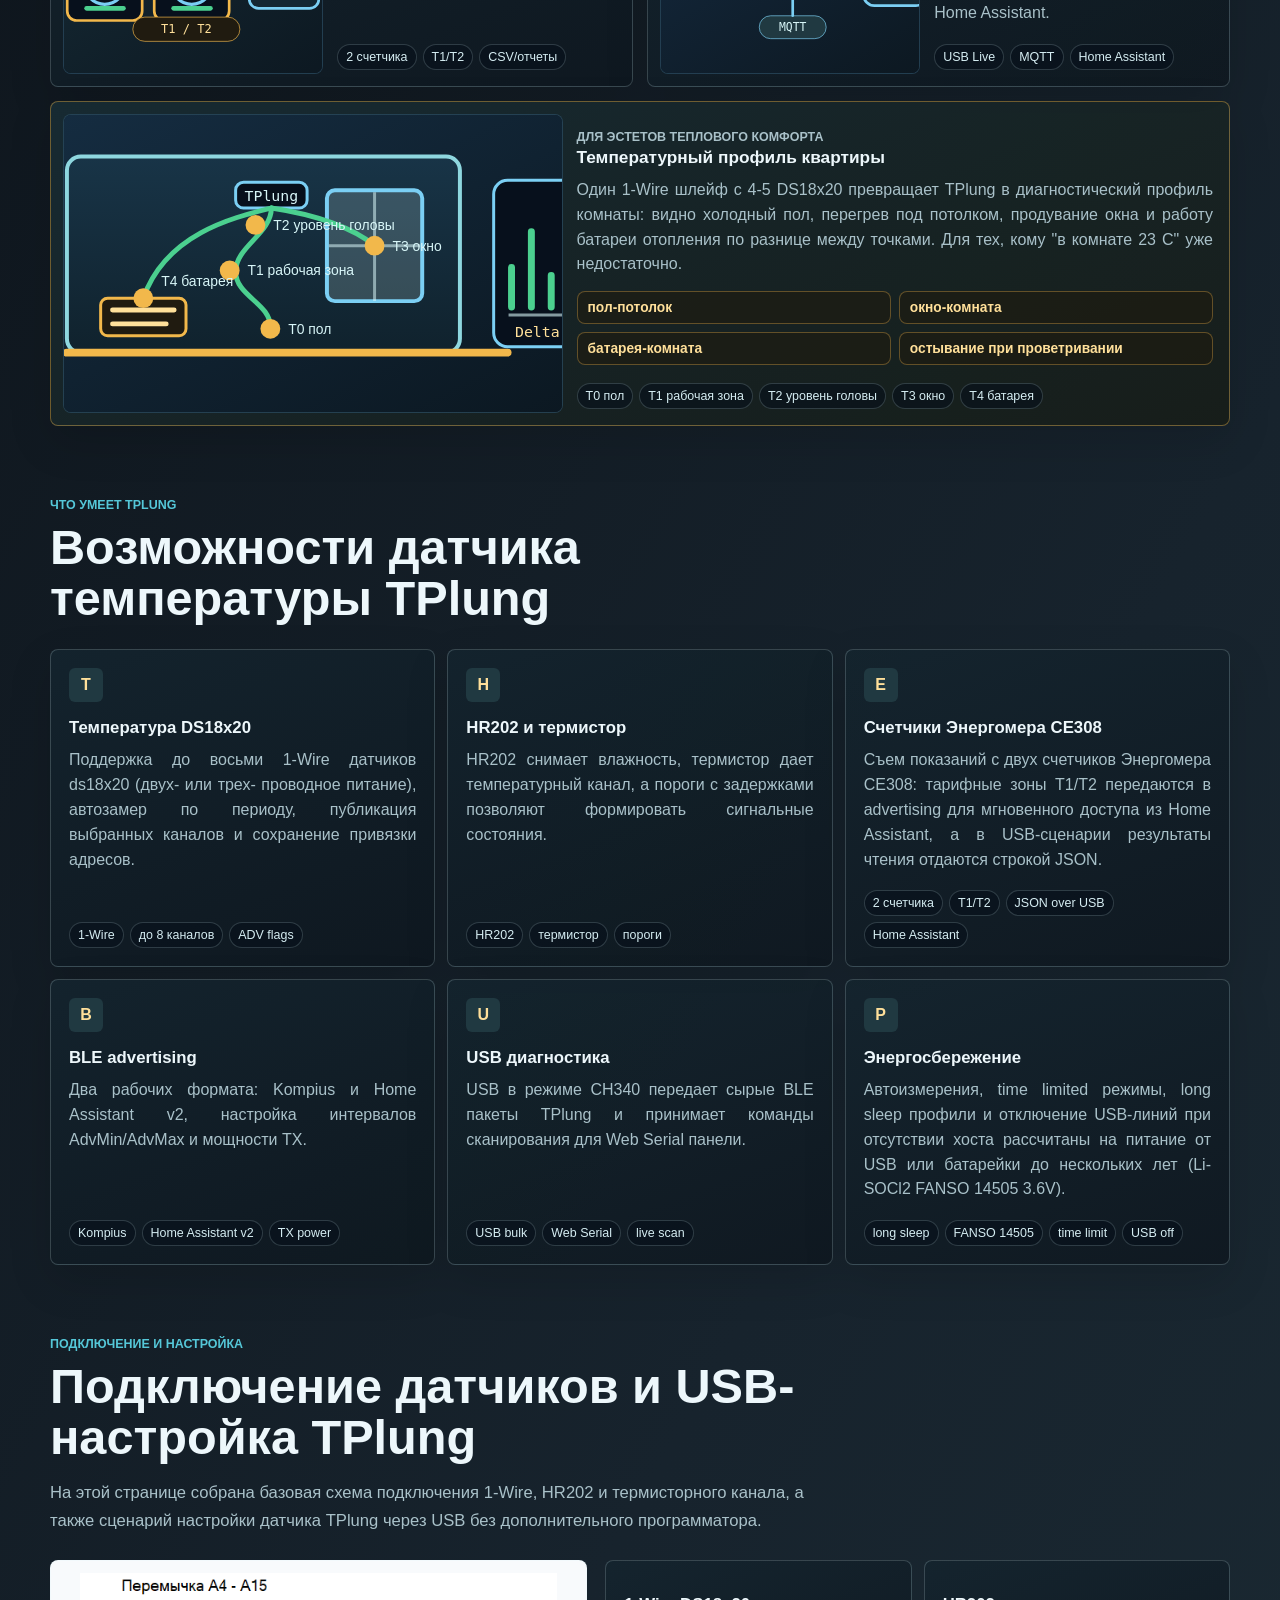
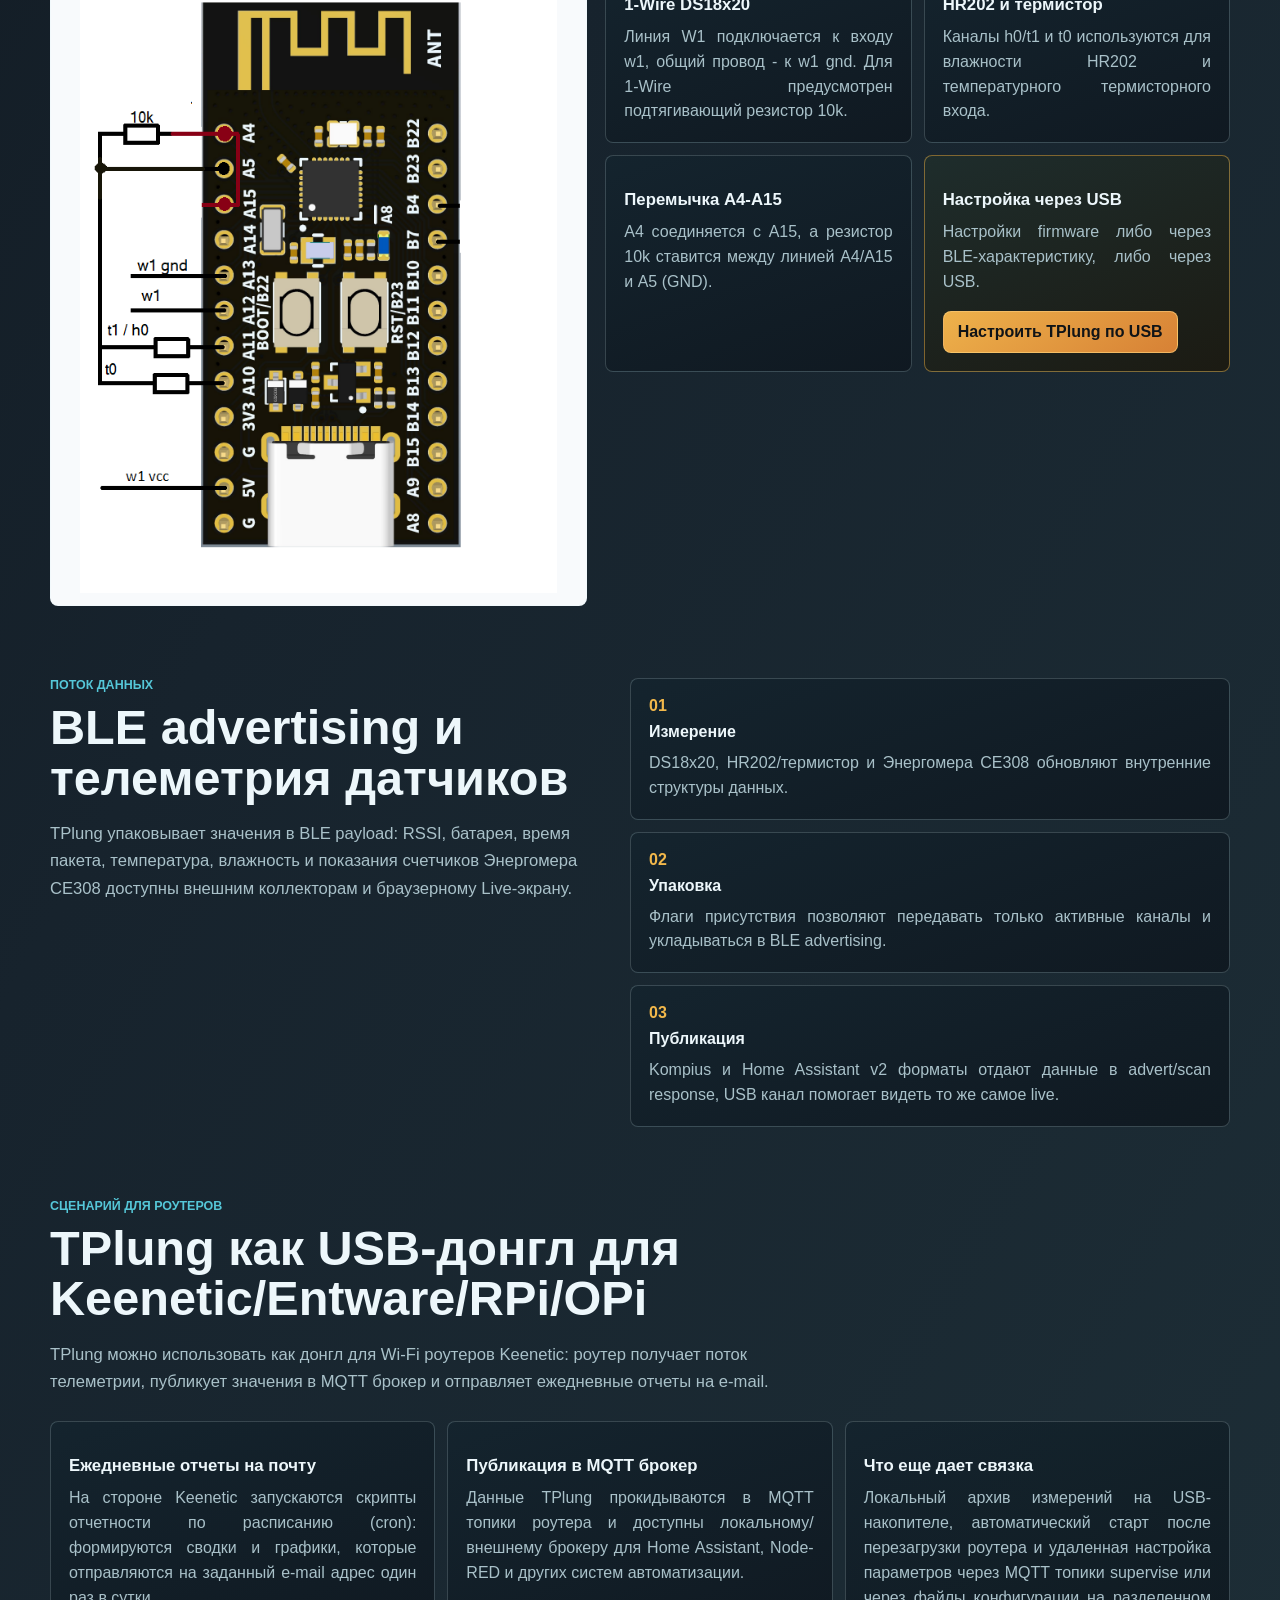
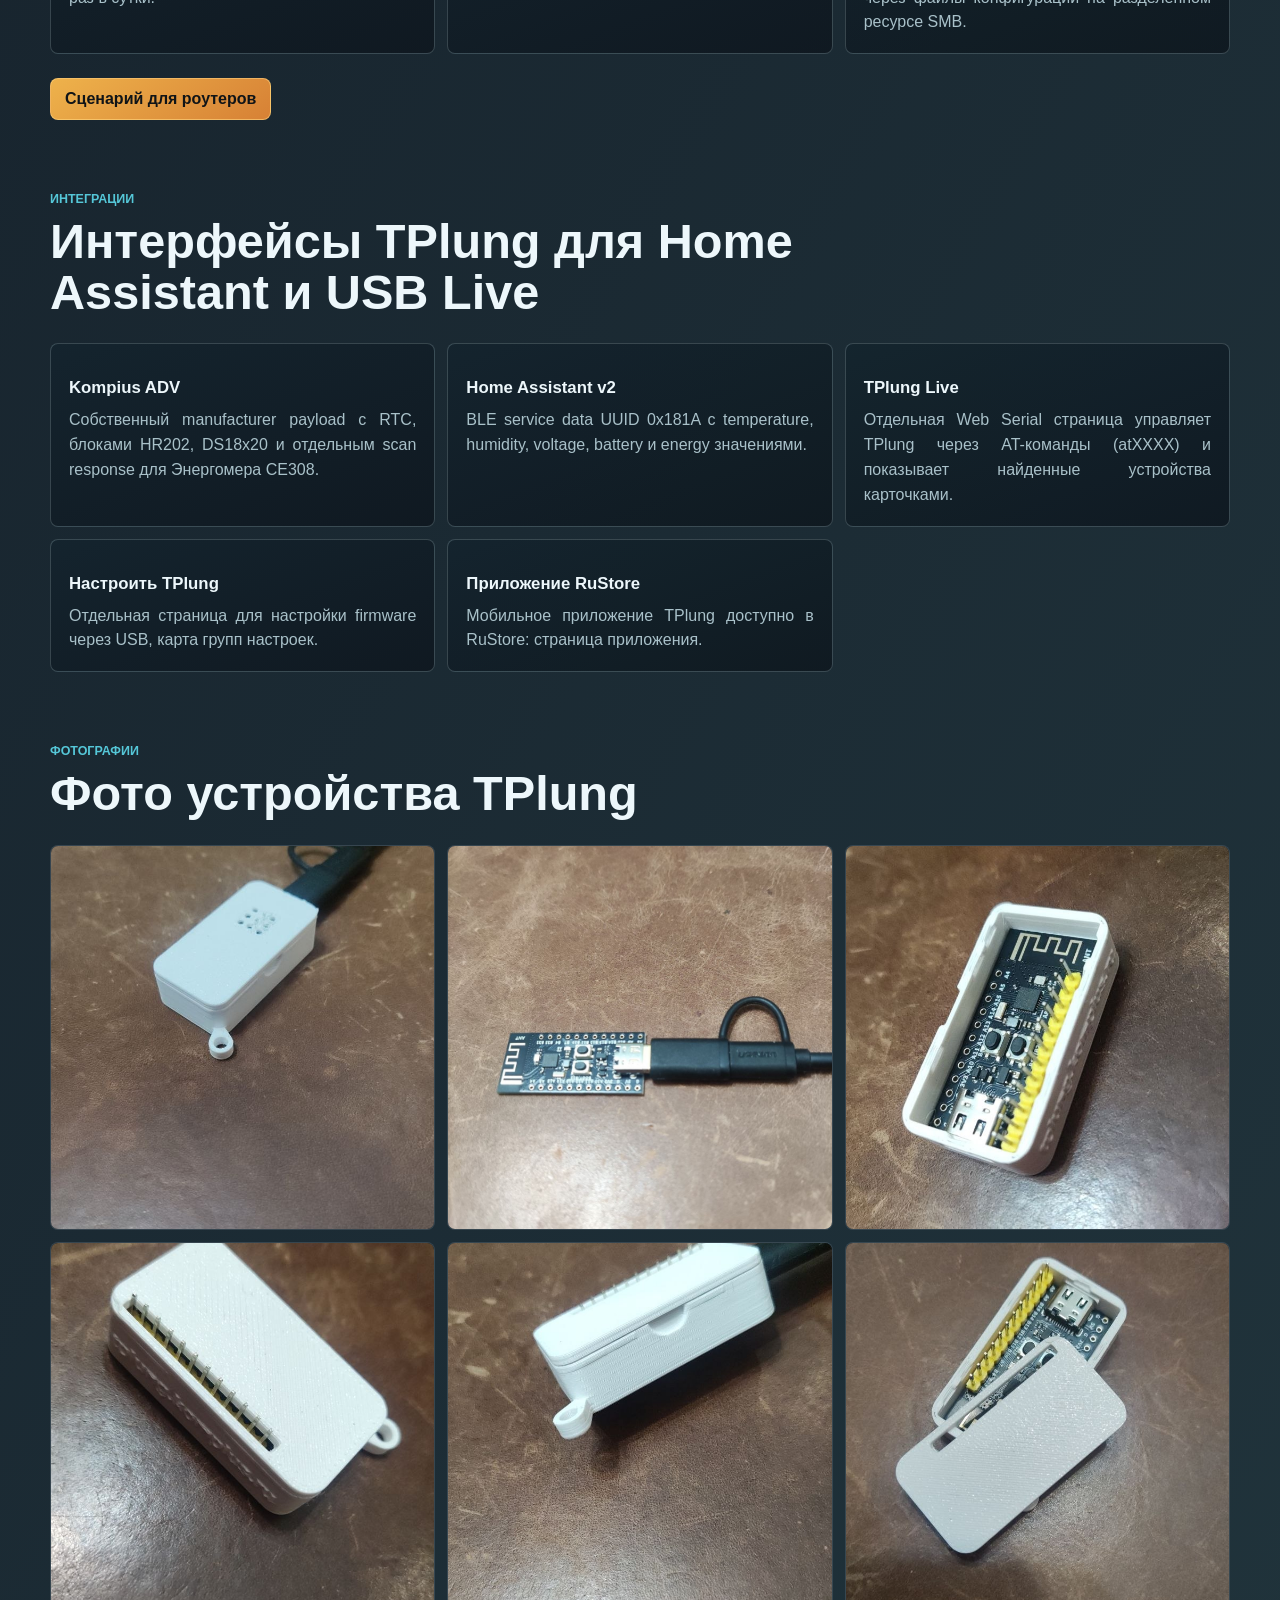
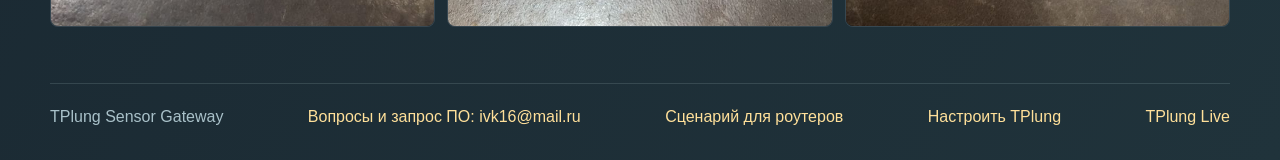
==== commit 9f0d026f: "Add files via upload" ====
--- a/index.html
+++ b/index.html
@@ -3,8 +3,8 @@
 <head>
   <meta charset="UTF-8" />
   <meta name="viewport" content="width=device-width, initial-scale=1.0" />
-  <meta name="description" content="TPlung Sensor Gateway: BLE advertising, USB Live мониторинг, настройка по USB и сценарии для Keenetic." />
-  <title>TPlung Sensor Gateway</title>
+  <meta name="description" content="TPlung - датчик температуры и влажности с BLE advertising, USB Live, настройкой Web Serial и сценариями Keenetic/Home Assistant." />
+  <title>TPlung датчик температуры BLE и USB-шлюз</title>
   <link rel="icon" href="./favicon.svg" type="image/svg+xml" />
   <link rel="stylesheet" href="./styles.css" />
 </head>
@@ -33,7 +33,7 @@
     <section class="hero-section">
       <div class="hero-copy">
         <p class="eyebrow">Sensor Gateway на CH592 BLE USB stick</p>
-        <h1>TPlung</h1>
+        <h1>TPlung датчик температуры BLE и USB-шлюз</h1>
 
         <section id="photos" class="photo-carousel is-portrait" aria-label="Фотографии устройства TPlung">
           <figure class="product-photo carousel-stage">
@@ -231,7 +231,7 @@
     <section id="features" class="section-block">
       <div class="section-head">
         <p class="eyebrow">Что умеет TPlung</p>
-        <h2>Функциональные возможности</h2>
+        <h2>Возможности датчика температуры TPlung</h2>
       </div>
 
       <div class="feature-grid">
@@ -308,10 +308,10 @@
     <section id="connection" class="section-block connection-section">
       <div class="section-head">
         <p class="eyebrow">Подключение и настройка</p>
-        <h2>Схема датчиков и USB-конфигурация донгла</h2>
+        <h2>Подключение датчиков и USB-настройка TPlung</h2>
         <p>
           На этой странице собрана базовая схема подключения 1-Wire, HR202 и термисторного канала,
-          а также сценарий настройки TPlung через USB без дополнительного программатора.
+          а также сценарий настройки датчика TPlung через USB без дополнительного программатора.
         </p>
       </div>
 
@@ -347,7 +347,7 @@
     <section id="telemetry" class="section-block split-section">
       <div class="section-head">
         <p class="eyebrow">Поток данных</p>
-        <h2>Измерения превращаются в понятную телеметрию</h2>
+        <h2>BLE advertising и телеметрия датчиков</h2>
         <p>TPlung упаковывает значения в BLE payload: RSSI, батарея, время пакета, температура, влажность и показания счетчиков Энергомера CE308 доступны внешним коллекторам и браузерному Live-экрану.</p>
       </div>
 
@@ -403,7 +403,7 @@
     <section id="interfaces" class="section-block">
       <div class="section-head">
         <p class="eyebrow">Интеграции</p>
-        <h2>Интерфейсы TPlung</h2>
+        <h2>Интерфейсы TPlung для Home Assistant и USB Live</h2>
       </div>
 
       <div class="interface-grid">
@@ -433,7 +433,7 @@
     <section id="gallery" class="section-block">
       <div class="section-head">
         <p class="eyebrow">Фотографии</p>
-        <h2>Галерея устройства TPlung</h2>
+        <h2>Фото устройства TPlung</h2>
       </div>
 
       <div class="gallery-grid" id="galleryGrid"></div>
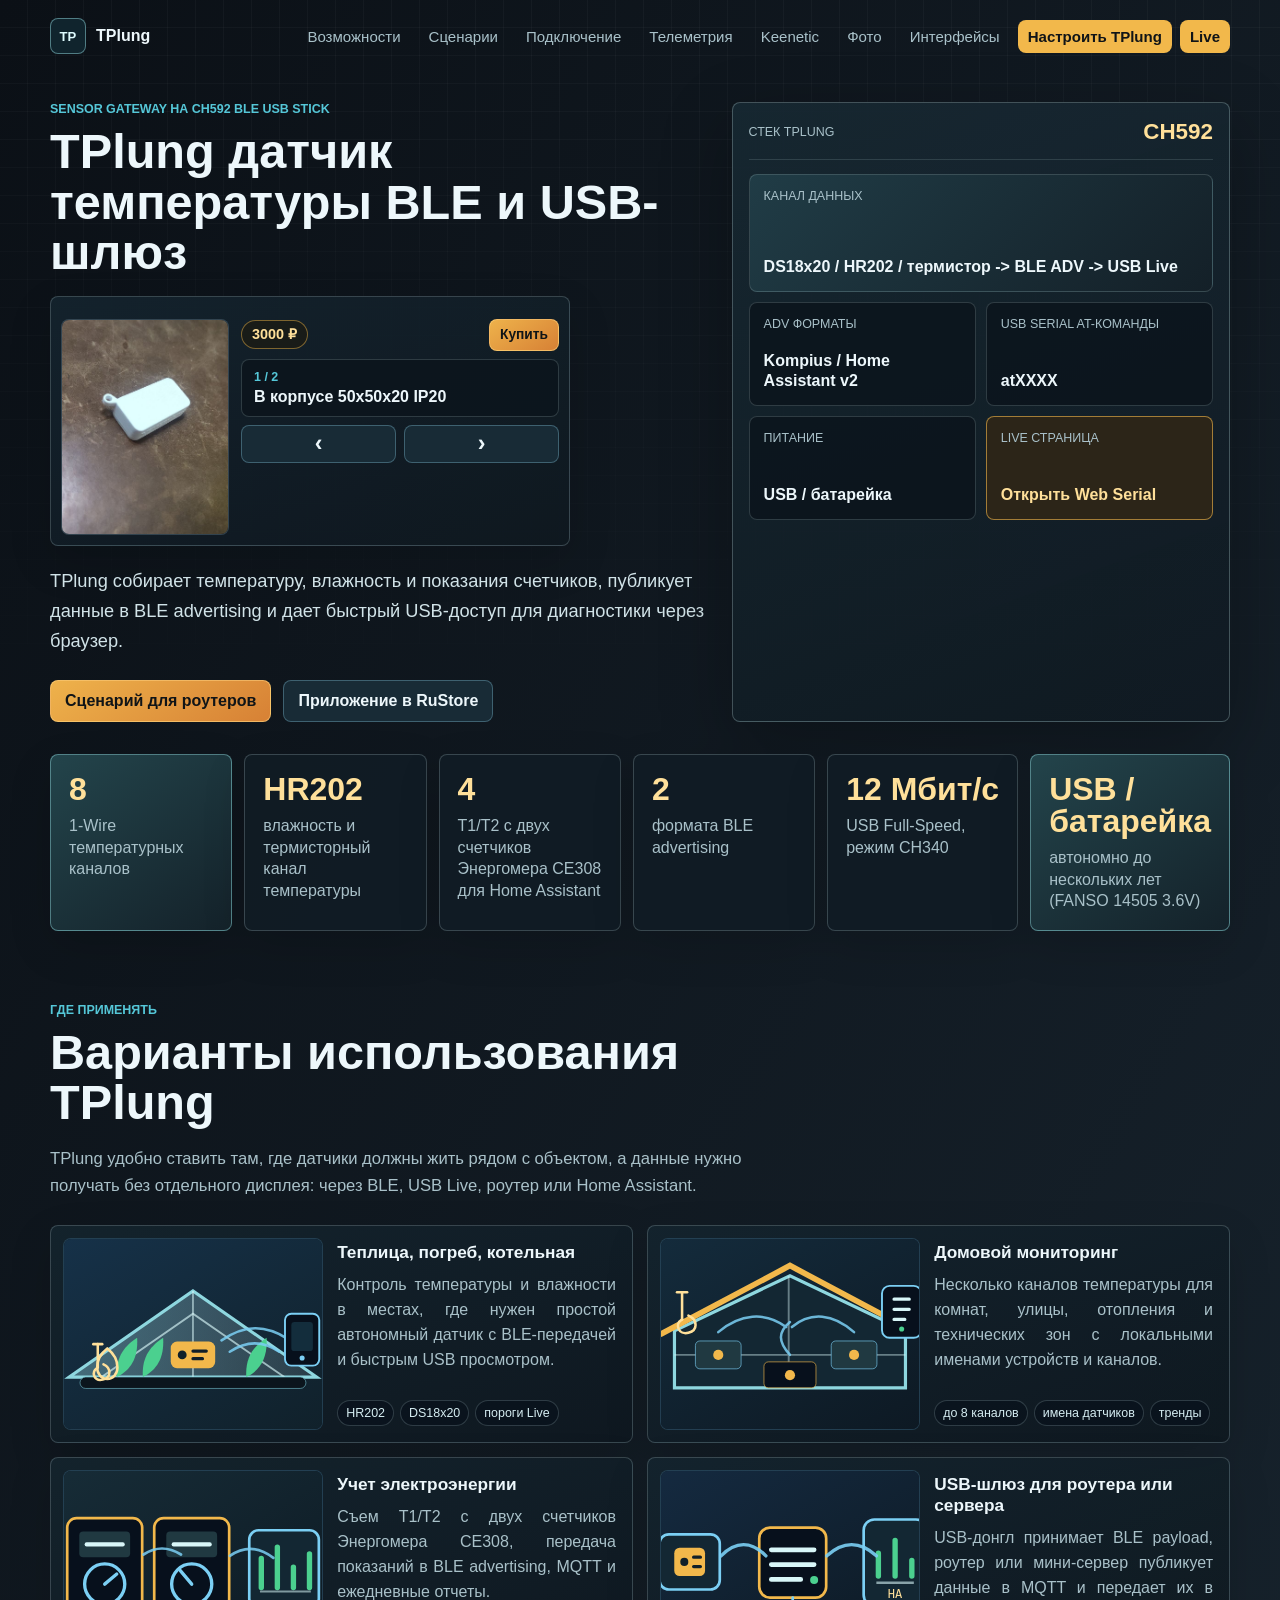
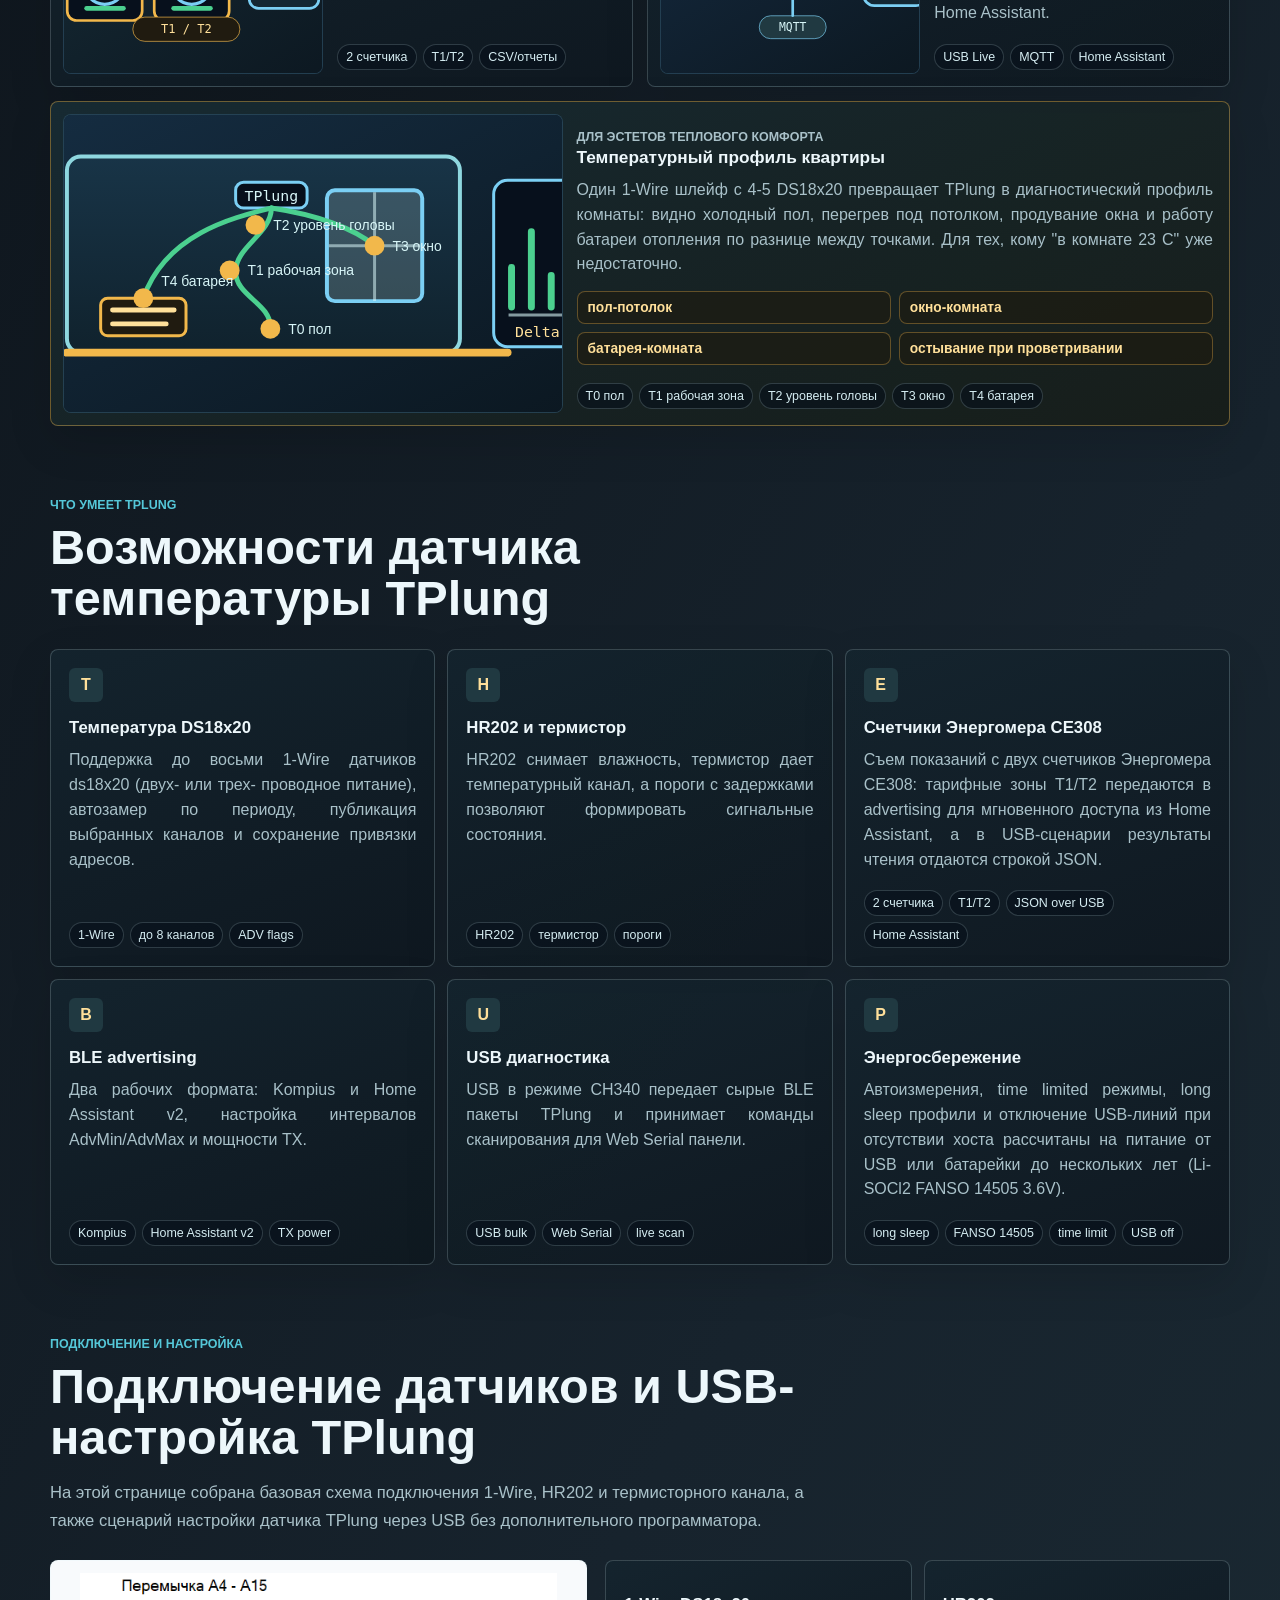
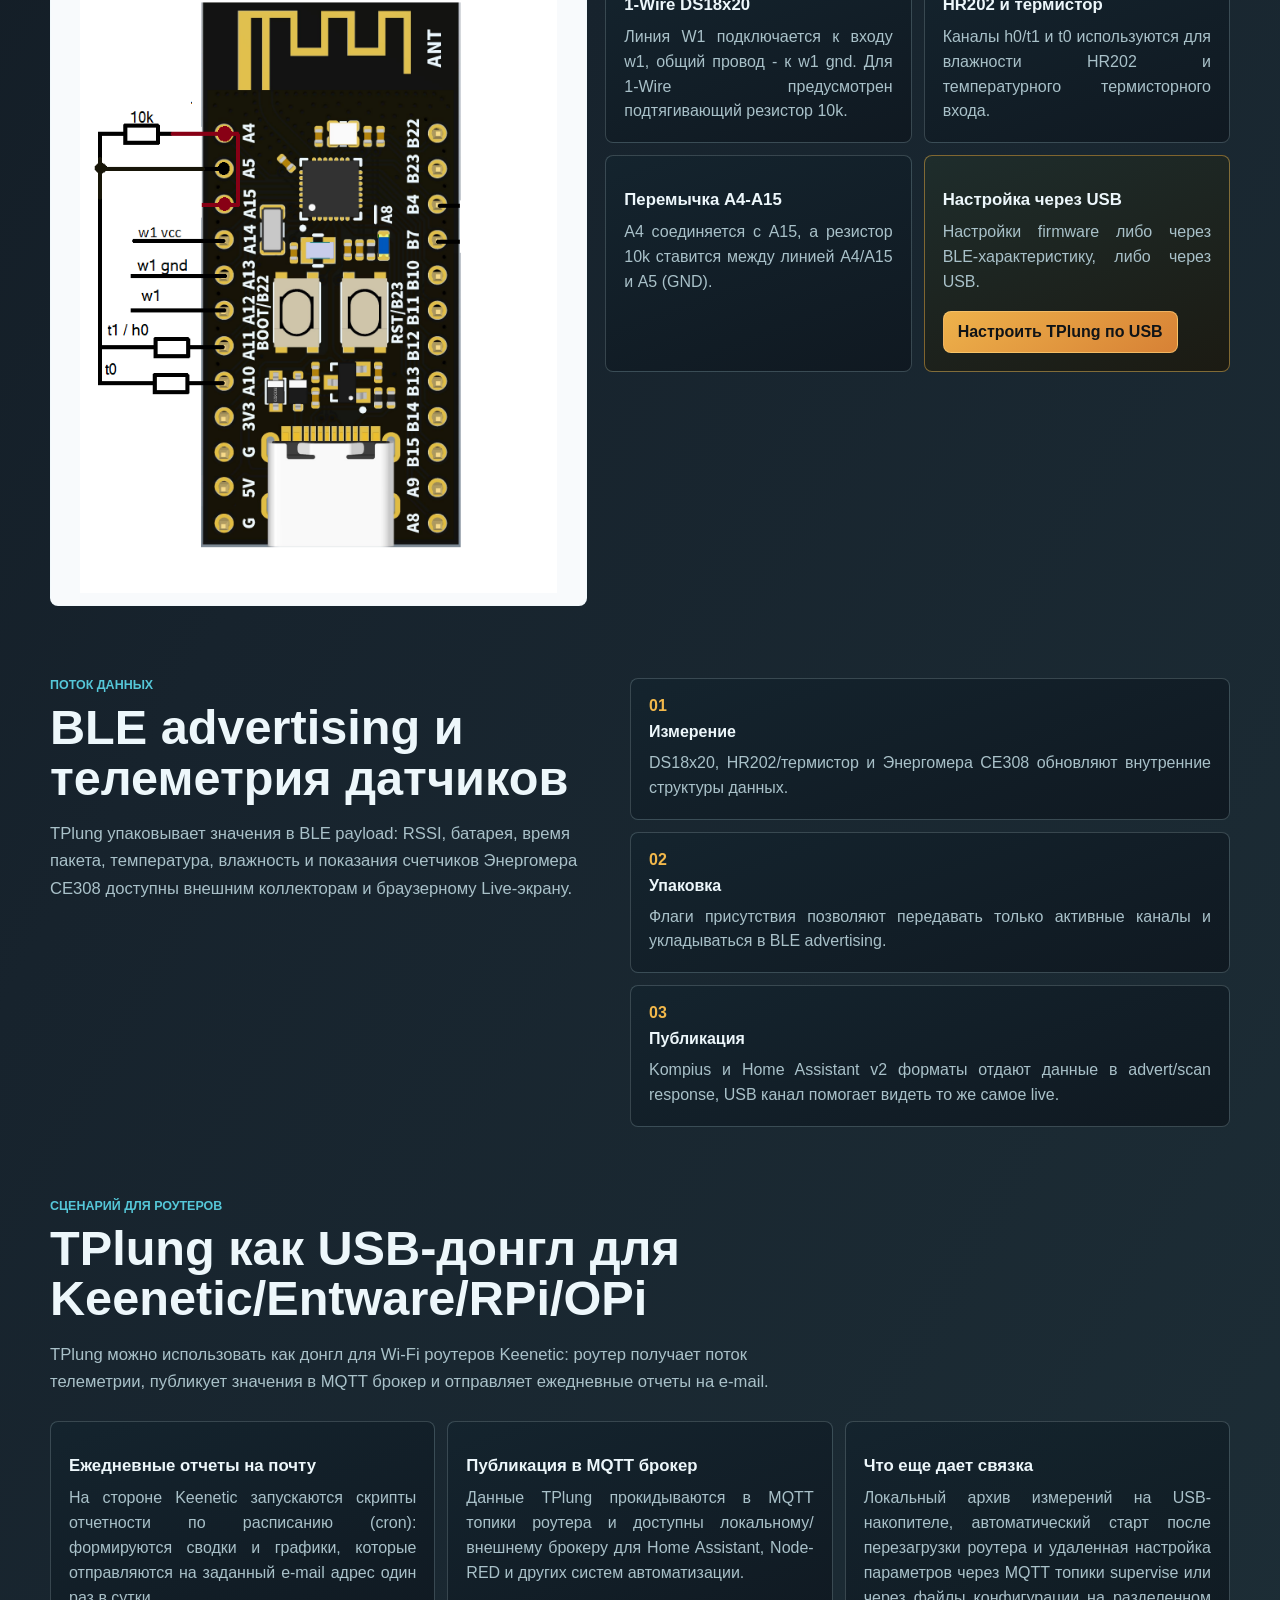
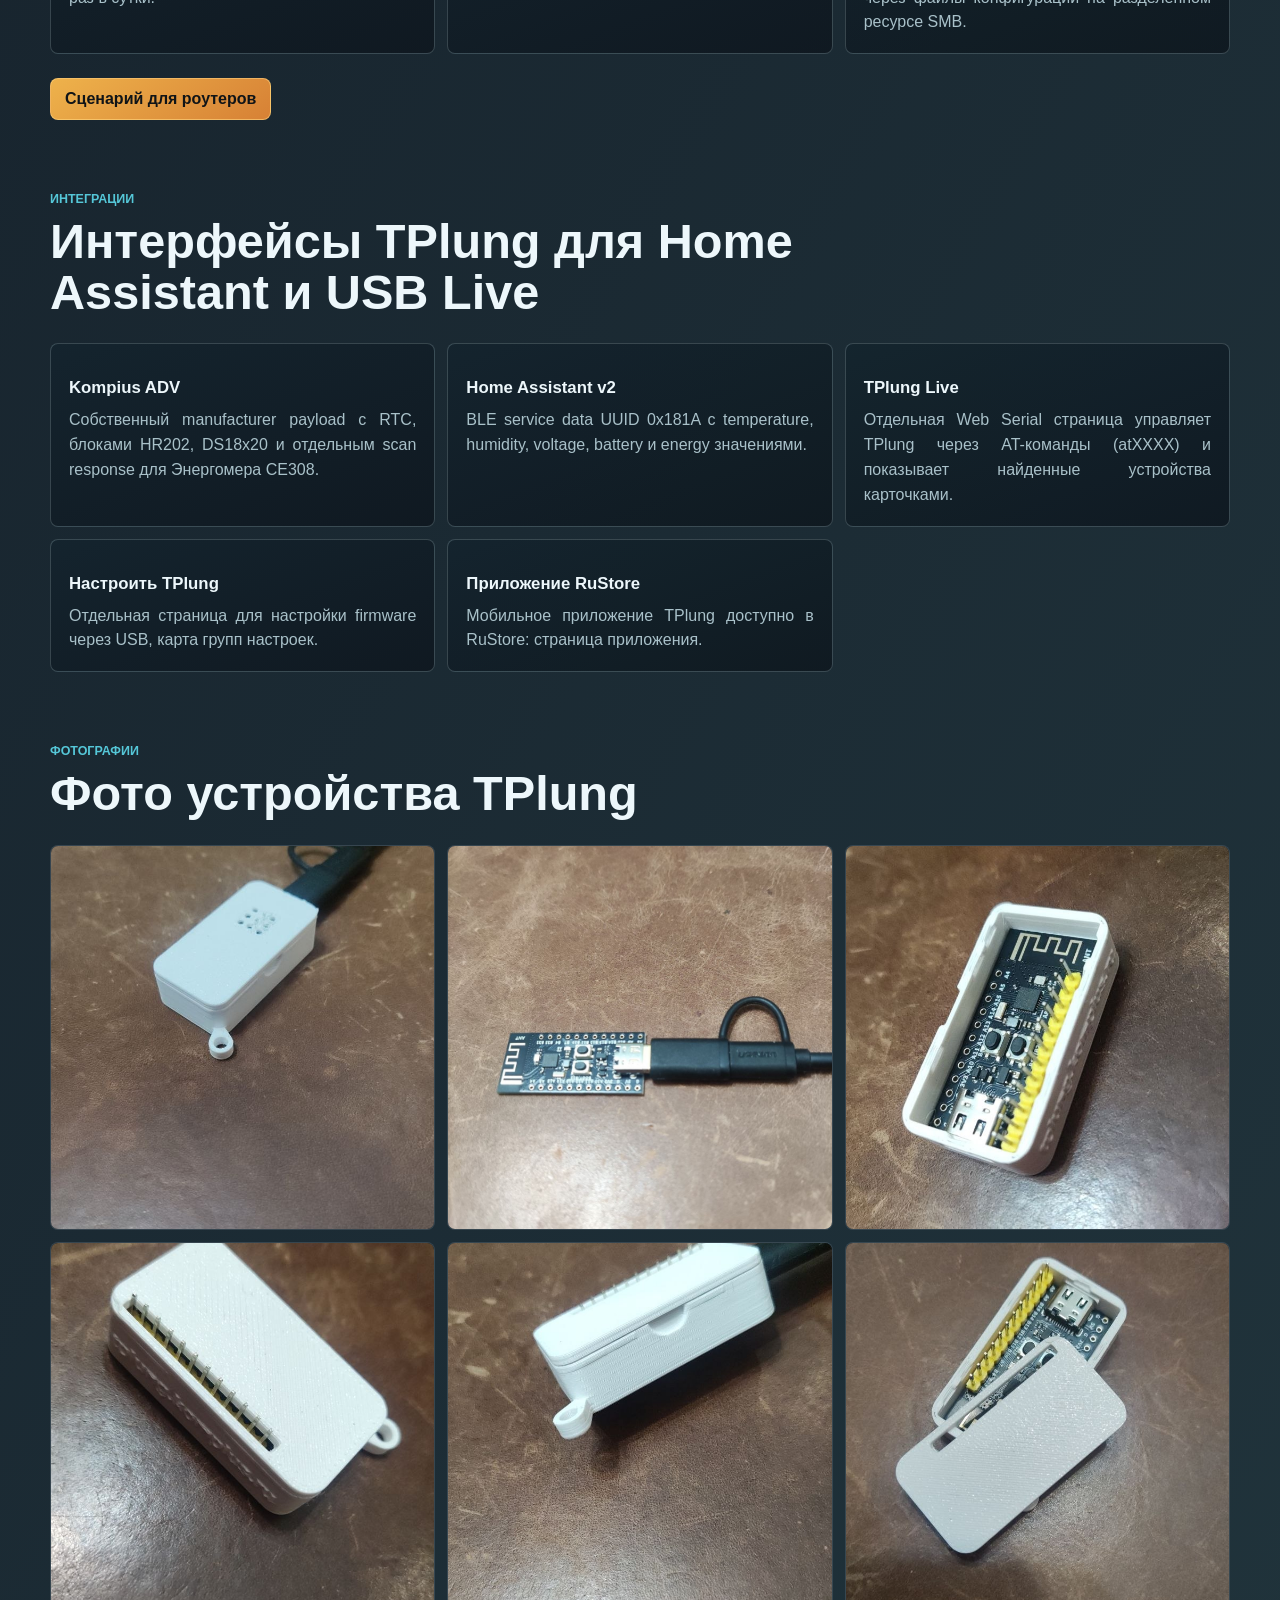
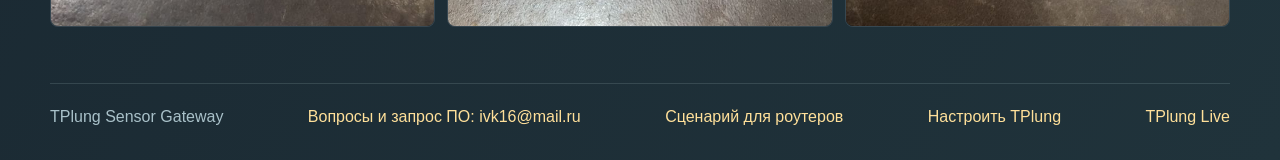
==== commit d0a0d732: "Add files via upload" ====
--- a/index.html
+++ b/index.html
@@ -4,6 +4,8 @@
   <meta charset="UTF-8" />
   <meta name="viewport" content="width=device-width, initial-scale=1.0" />
   <meta name="description" content="TPlung - датчик температуры и влажности с BLE advertising, USB Live, настройкой Web Serial и сценариями Keenetic/Home Assistant." />
+  <meta name="robots" content="index,follow" />
+  <link rel="canonical" href="https://tplung.kompius.ru/" />
   <title>TPlung датчик температуры BLE и USB-шлюз</title>
   <link rel="icon" href="./favicon.svg" type="image/svg+xml" />
   <link rel="stylesheet" href="./styles.css" />
@@ -43,13 +45,13 @@
           </figure>
           <div class="carousel-controls">
             <div class="carousel-buy-row">
-              <b id="photoCarouselPrice">1500 ₽</b>
+              <b id="photoCarouselPrice">3000 ₽</b>
               <button class="buy-toggle btn btn-primary" type="button" id="buyToggleBtn" aria-expanded="false" aria-controls="buyPanel">Купить</button>
             </div>
             <button class="carousel-btn" type="button" id="photoPrevBtn" aria-label="Предыдущее фото">‹</button>
             <div class="carousel-meta">
               <span id="photoCarouselCounter">1 / 2</span>
-              <strong id="photoCarouselCaption">Закрытый корпус с платой</strong>
+              <strong id="photoCarouselCaption">В корпусе 50x50x20 IP20</strong>
             </div>
             <button class="carousel-btn" type="button" id="photoNextBtn" aria-label="Следующее фото">›</button>
             <div class="buy-panel" id="buyPanel" hidden>
@@ -58,7 +60,7 @@
                   <span>Кол-во</span>
                   <input type="number" id="buyQuantity" min="1" max="99" step="1" value="1" inputmode="numeric" />
                 </label>
-                <output class="buy-total" id="buyTotal">1500 ₽</output>
+                <output class="buy-total" id="buyTotal">3000 ₽</output>
               </div>
               <button class="btn btn-primary buy-pay" type="button" id="sbpPayBtn">Оплатить QR</button>
             </div>
@@ -513,17 +515,17 @@
   <script>
     (() => {
       const photos = [
-        { src: "./assets/photos/photo_2026-06-19_22-47-48.jpg", alt: "Закрытый корпус с платой", price: "1500 ₽", shape: "portrait" },
-        { src: "./assets/photos/photo_2026-06-19_22-48-08.jpg", alt: "CH592F с прошивкой TPlung", price: "1200 ₽", shape: "portrait" }
+        { src: "./assets/photos/photo_2026-06-19_22-47-48.jpg", alt: "В корпусе 50x50x20 IP20", price: "3000 ₽", shape: "portrait" },
+        { src: "./assets/photos/photo_2026-06-19_22-48-08.jpg", alt: "В корпусе 100x29x100 IP20", price: "3500 ₽", shape: "portrait" }
       ];
 
       const galleryPhotos = [
-        { src: "./assets/photos/photo_2026-06-19_22-47-36.jpg", alt: "Корпус с кабелем", price: "1500 ₽", shape: "portrait" },
-        { src: "./assets/photos/photo_2026-06-19_22-47-25.jpg", alt: "Плата с USB", price: "1200 ₽", shape: "portrait" },
-        { src: "./assets/photos/photo_2026-06-19_22-47-52.jpg", alt: "Плата в корпусе", price: "1500 ₽", shape: "landscape" },
-        { src: "./assets/photos/photo_2026-06-19_22-47-56.jpg", alt: "Корпус с гребенкой", price: "1500 ₽", shape: "portrait" },
-        { src: "./assets/photos/photo_2026-06-19_22-48-00.jpg", alt: "Вид сбоку", price: "1500 ₽", shape: "portrait" },
-        { src: "./assets/photos/photo_2026-06-19_22-48-04.jpg", alt: "Сдвинутая крышка", price: "1500 ₽", shape: "portrait" }
+        { src: "./assets/photos/photo_2026-06-19_22-47-36.jpg", alt: "Корпус с кабелем", price: "3000 ₽", shape: "portrait" },
+        { src: "./assets/photos/photo_2026-06-19_22-47-25.jpg", alt: "Плата с USB", price: "3000 ₽", shape: "portrait" },
+        { src: "./assets/photos/photo_2026-06-19_22-47-52.jpg", alt: "Плата в корпусе", price: "3000 ₽", shape: "landscape" },
+        { src: "./assets/photos/photo_2026-06-19_22-47-56.jpg", alt: "Корпус с гребенкой", price: "3000 ₽", shape: "portrait" },
+        { src: "./assets/photos/photo_2026-06-19_22-48-00.jpg", alt: "Вид сбоку", price: "3000 ₽", shape: "portrait" },
+        { src: "./assets/photos/photo_2026-06-19_22-48-04.jpg", alt: "Сдвинутая крышка", price: "3000 ₽", shape: "portrait" }
       ];
 
       const sbpConfig = {
--- a/styles.css
+++ b/styles.css
@@ -707,6 +707,15 @@
 
 .section-block {
   padding: 72px 0 0;
+  scroll-margin-top: 96px;
+}
+
+#usb-modem {
+  scroll-margin-top: 0px;
+}
+
+#keenetic {
+  scroll-margin-top: -100px;
 }
 
 .section-head {
@@ -899,6 +908,9 @@
   font-size: 0.82rem;
   line-height: 1.45;
   white-space: pre-wrap;
+  overflow-wrap: anywhere;
+  word-break: break-word;
+  overflow-x: auto;
 }
 
 .report-panel {
@@ -1219,6 +1231,144 @@
   margin-top: 8px;
 }
 
+.modem-highlight {
+  display: grid;
+  grid-template-columns: repeat(2, minmax(0, 1fr));
+  gap: 12px;
+  margin-top: 24px;
+}
+
+.modem-diagrams {
+  display: grid;
+  grid-template-columns: 1fr;
+  gap: 12px;
+  margin-top: 14px;
+}
+
+.modem-checklist {
+  margin-top: 12px;
+}
+
+.checklist-grid {
+  display: grid;
+  grid-template-columns: repeat(3, minmax(0, 1fr));
+  gap: 12px;
+  margin-top: 10px;
+}
+
+.checklist-grid > div {
+  border: 1px solid #d8f6f82e;
+  border-radius: var(--radius);
+  background: #07101c99;
+  padding: 12px;
+}
+
+.checklist-grid strong {
+  display: block;
+  color: #ffe09a;
+  margin-bottom: 8px;
+}
+
+.checklist-grid ul {
+  margin: 0;
+  padding-left: 18px;
+  color: var(--muted);
+  line-height: 1.5;
+}
+
+.checklist-grid li + li {
+  margin-top: 6px;
+}
+
+.keenetic-shots {
+  margin-top: 12px;
+}
+
+.keenetic-shots-grid {
+  display: grid;
+  grid-template-columns: repeat(2, minmax(320px, 460px));
+  justify-content: center;
+  gap: 12px;
+  margin-top: 12px;
+}
+
+.keenetic-shot {
+  margin: 0;
+  border: 1px solid #d8f6f833;
+  border-radius: var(--radius);
+  background: #07101c99;
+  overflow: hidden;
+}
+
+.keenetic-shot img {
+  display: block;
+  width: 100%;
+  height: auto;
+  max-height: 460px;
+  object-fit: contain;
+  background: #0b151f;
+}
+
+.keenetic-shot-native img {
+  width: 100%;
+  max-width: none;
+  margin: 0;
+}
+
+.keenetic-shot-open {
+  display: block;
+  width: 100%;
+  border: 0;
+  padding: 0;
+  margin: 0;
+  background: transparent;
+  cursor: zoom-in;
+}
+
+.keenetic-shot-open:focus-visible {
+  outline: 2px solid #7bcff4;
+  outline-offset: 2px;
+}
+
+.keenetic-shot figcaption {
+  padding: 10px 12px;
+  color: var(--muted);
+  font-size: 0.9rem;
+  line-height: 1.45;
+}
+
+.keenetic-shot-wide {
+  grid-column: 1 / -1;
+}
+
+.diagram-panel {
+  padding: 14px;
+  overflow: hidden;
+}
+
+.diagram-panel figcaption {
+  margin-bottom: 12px;
+  color: #ffe09a;
+  font-size: 0.95rem;
+  font-weight: 760;
+}
+
+.diagram-panel svg {
+  display: block;
+  width: 100%;
+  height: auto;
+  border: 1px solid #d8f6f82b;
+  border-radius: var(--radius);
+  background: #0b151f;
+}
+
+.modem-steps {
+  display: grid;
+  grid-template-columns: repeat(3, minmax(0, 1fr));
+  gap: 12px;
+  margin-top: 16px;
+}
+
 .site-footer {
   display: flex;
   flex-wrap: wrap;
@@ -1943,6 +2093,16 @@
   .alert-form {
     grid-template-columns: 1fr;
   }
+
+  .modem-highlight,
+  .modem-steps,
+  .checklist-grid {
+    grid-template-columns: 1fr;
+  }
+
+  .keenetic-shots-grid {
+    grid-template-columns: 1fr;
+  }
 }
 
 @media (max-width: 680px) {
